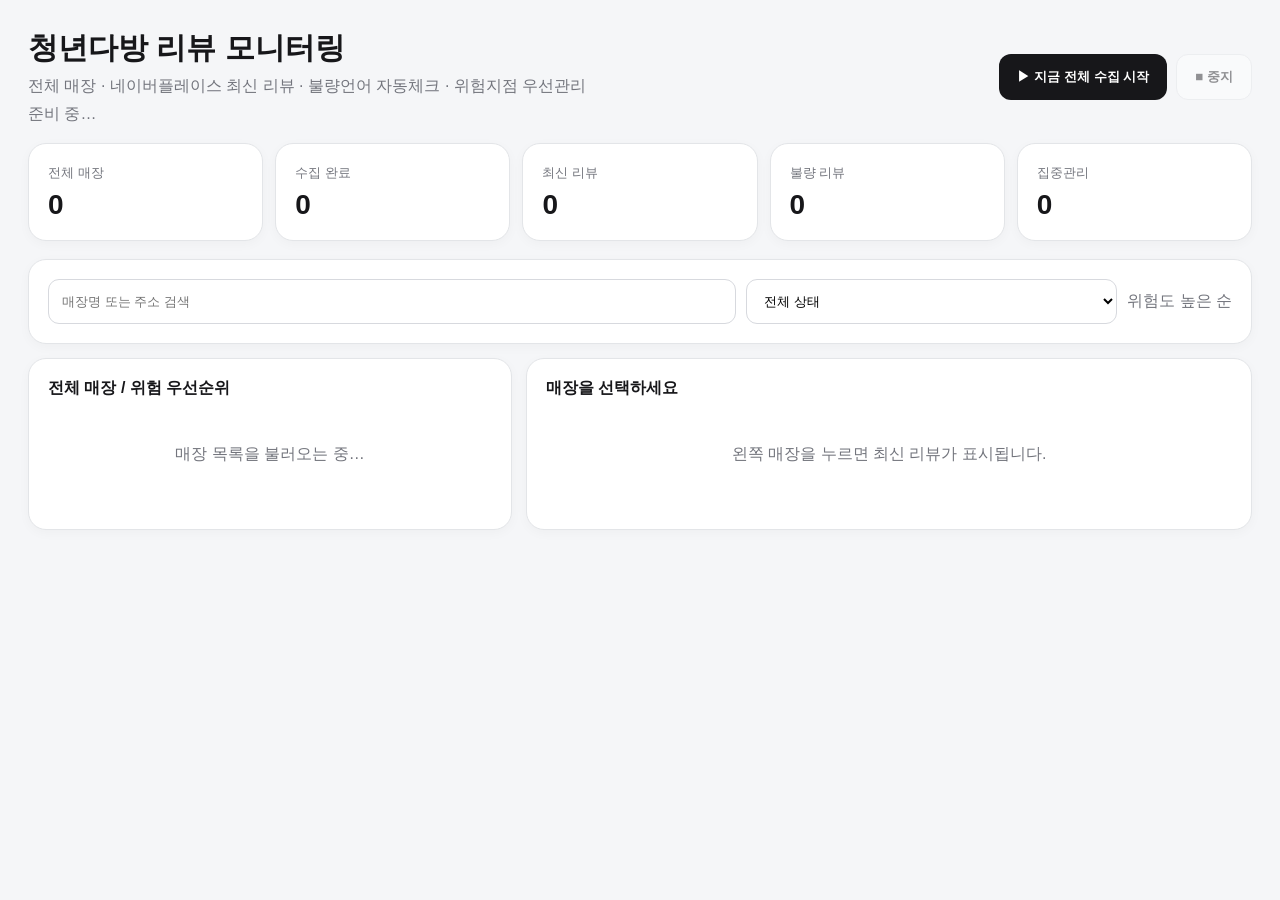
==== site/index.html @ ca62b362 "feat: connect dashboard to live review engine with one-click collection" ====
<!doctype html><html lang="ko"><head><meta charset="utf-8"><meta name="viewport" content="width=device-width,initial-scale=1"><title>청년다방 리뷰 모니터링</title><style>:root{--bg:#f5f6f8;--card:#fff;--line:#e3e5e8;--text:#17171a;--muted:#73757d}*{box-sizing:border-box}body{margin:0;background:var(--bg);color:var(--text);font-family:Pretendard,"Noto Sans KR",Arial,sans-serif}.wrap{max-width:1420px;margin:auto;padding:28px}.head{display:flex;justify-content:space-between;gap:20px;align-items:center}.head h1{margin:0;font-size:30px}.sub,.muted{color:var(--muted)}.sub{margin-top:7px}.actions{display:flex;gap:9px}.btn{border:0;border-radius:12px;padding:13px 18px;font-weight:800;cursor:pointer;background:#17171a;color:#fff}.btn:disabled{opacity:.45;cursor:not-allowed}.secondary{background:#fff;color:#17171a;border:1px solid var(--line)}.progress{display:none;margin:18px 0;background:#fff;border:1px solid var(--line);border-radius:16px;padding:16px}.bar{height:9px;background:#eceef1;border-radius:99px;overflow:hidden;margin-top:10px}.bar i{display:block;height:100%;width:0;background:#17171a;transition:.2s}.summary{display:grid;grid-template-columns:repeat(5,1fr);gap:12px;margin:18px 0}.card{background:#fff;border:1px solid var(--line);border-radius:18px;padding:19px;box-shadow:0 3px 12px #00000008}.metric span{font-size:13px;color:var(--muted)}.metric b{display:block;font-size:28px;margin-top:7px}.toolbar{display:grid;grid-template-columns:1.3fr .7fr auto;gap:10px;margin-bottom:14px}.toolbar input,.toolbar select{padding:13px;border:1px solid #d7d9de;border-radius:11px;background:#fff}.layout{display:grid;grid-template-columns:1fr 1.5fr;gap:14px}.stores{max-height:720px;overflow:auto}.store{padding:14px 4px;border-bottom:1px solid #eee;cursor:pointer}.store:hover{background:#fafafa}.top{display:flex;justify-content:space-between;gap:8px}.pill{font-size:11px;font-weight:800;padding:5px 8px;border-radius:999px}.critical{background:#fee2e2;color:#b91c1c}.warning{background:#fef3c7;color:#92400e}.good{background:#dcfce7;color:#166534}.pending{background:#e5e7eb;color:#4b5563}.error{color:#b91c1c}.review{padding:15px 0;border-bottom:1px solid #eee;line-height:1.7}.bad{background:#fee2e2;color:#b91c1c;font-weight:800;padding:2px 4px;border-radius:4px}.positive{background:#dcfce7;color:#166534;font-weight:800;padding:2px 4px;border-radius:4px}.empty{text-align:center;color:var(--muted);padding:45px 12px}.notice{margin:14px 0;padding:12px 15px;background:#eff6ff;color:#1e3a8a;border-radius:12px;font-size:13px}@media(max-width:850px){.summary,.layout,.toolbar{grid-template-columns:1fr}.head{align-items:flex-start;flex-direction:column}.wrap{padding:16px}.actions{width:100%}.actions button{flex:1}}</style></head><body><div class="wrap"><div class="head"><div><h1>청년다방 리뷰 모니터링</h1><div class="sub">전체 매장 · 네이버플레이스 최신 리뷰 · 불량언어 자동체크 · 위험지점 우선관리</div><div id="scan" class="muted" style="margin-top:7px">준비 중…</div></div><div class="actions"><button class="btn" id="start">▶ 지금 전체 수집 시작</button><button class="btn secondary" id="stop" disabled>■ 중지</button></div></div><div class="progress" id="progress"><b id="progressText">수집 준비 중</b><div class="bar"><i id="bar"></i></div><div class="muted" id="current" style="margin-top:8px"></div></div><div class="summary"><div class="card metric"><span>전체 매장</span><b id="mStores">0</b></div><div class="card metric"><span>수집 완료</span><b id="mOk">0</b></div><div class="card metric"><span>최신 리뷰</span><b id="mReviews">0</b></div><div class="card metric"><span>불량 리뷰</span><b id="mBad">0</b></div><div class="card metric"><span>집중관리</span><b id="mCritical">0</b></div></div><div class="card toolbar"><input id="search" placeholder="매장명 또는 주소 검색"><select id="filter"><option value="all">전체 상태</option><option value="critical">집중관리</option><option value="warning">주의</option><option value="good">정상</option><option value="pending">미수집</option></select><span class="muted" style="align-self:center">위험도 높은 순</span></div><div class="layout"><div class="card"><b>전체 매장 / 위험 우선순위</b><div id="stores" class="stores"><div class="empty">매장 목록을 불러오는 중…</div></div></div><div class="card"><b id="title">매장을 선택하세요</b><div id="reviews" class="empty">왼쪽 매장을 누르면 최신 리뷰가 표시됩니다.</div></div></div></div><script>const API='https://youngdabang-review-live-heeseung-1664s-projects.vercel.app';const BAD=['불친절','맛없','별로','최악','위생','더럽','머리카락','늦','오래 걸','짜증','불쾌','실망','비싸','재방문 안'];const GOOD=['친절','맛있','추천','깨끗','만족','좋아요','재방문','최고'];let DATA={stores:[]},running=false,selected=null;const $=x=>document.getElementById(x),esc=s=>String(s??'').replace(/[&<>"']/g,m=>({'&':'&amp;','<':'&lt;','>':'&gt;','"':'&quot;',"'":'&#39;'}[m]));function analyze(t){const bad=BAD.filter(w=>t.includes(w));let good=GOOD.filter(w=>t.includes(w));if(t.includes('불친절')||t.includes('친절하지'))good=good.filter(w=>w!=='친절');const score=Math.max(0,bad.length*10-good.length*2);return{bad,good,score,level:score>=20?'critical':score>=10?'warning':'good'}}function stats(s){if(!s.reviews?.length)return{bad:0,max:0,level:'pending'};const a=s.reviews.map(r=>analyze(r.text||'')),max=Math.max(...a.map(x=>x.score));return{bad:a.filter(x=>x.bad.length).length,max,level:max>=20?'critical':max>=10?'warning':'good'}}function badge(l){return`<span class="pill ${l}">${{critical:'집중관리',warning:'주의',good:'정상',pending:'미수집'}[l]}</span>`}function save(){localStorage.setItem('yd-live-data',JSON.stringify(DATA))}function render(){const q=$('search').value.trim(),f=$('filter').value;const idx=DATA.stores.map((s,i)=>({s,i,st:stats(s)})),list=idx.filter(x=>(!q||(x.s.name+x.s.address).includes(q))&&(f==='all'||x.st.level===f)).sort((a,b)=>({critical:4,warning:3,good:2,pending:1}[b.st.level]-({critical:4,warning:3,good:2,pending:1}[a.st.level])||b.st.max-a.st.max);$('mStores').textContent=DATA.stores.length;$('mOk').textContent=idx.filter(x=>x.st.level!=='pending').length;$('mReviews').textContent=DATA.stores.reduce((n,s)=>n+(s.reviews?.length||0),0);$('mBad').textContent=idx.reduce((n,x)=>n+x.st.bad,0);$('mCritical').textContent=idx.filter(x=>x.st.level==='critical').length;$('stores').innerHTML=list.length?list.map(x=>`<div class="store" data-i="${x.i}"><div class="top"><b>${esc(x.s.name)}</b>${badge(x.st.level)}</div><div class="muted">${esc(x.s.address||'')}</div><div class="muted" style="margin-top:5px">리뷰 ${x.s.reviews?.length||0} · 불량 ${x.st.bad}${x.s.error?' · 수집오류':''}</div></div>`).join(''):'<div class="empty">표시할 매장이 없습니다.</div>';document.querySelectorAll('.store').forEach(e=>e.onclick=()=>show(DATA.stores[+e.dataset.i]))}function show(s){selected=s;$('title').textContent=s.name+' · 최신 리뷰';if(!s.reviews?.length){$('reviews').innerHTML=`<div class="empty">${s.error?`<span class="error">${esc(s.error)}</span><br><br>`:''}아직 수집된 리뷰가 없습니다.</div>`;return}$('reviews').innerHTML=s.reviews.map(r=>{const a=analyze(r.text||'');let t=esc(r.text);a.bad.forEach(w=>t=t.replaceAll(esc(w),`<span class="bad">${esc(w)}</span>`));a.good.forEach(w=>t=t.replaceAll(esc(w),`<span class="positive">${esc(w)}</span>`));return`<div class="review">${badge(a.level)} ${r.rating?`<b>★ ${r.rating}</b>`:''}<div style="margin-top:8px">${t}</div><div class="muted">불량 ${esc(a.bad.join(', ')||'-')} · 좋은 ${esc(a.good.join(', ')||'-')} · ${esc(r.created_at||'')}</div></div>`}).join('')}async function loadStores(){const cached=localStorage.getItem('yd-live-data');if(cached){try{DATA=JSON.parse(cached);render()}catch{}}if(DATA.stores.length)return;try{$('scan').textContent='공식 매장 목록 불러오는 중…';const r=await fetch(API+'/api/stores');const d=await r.json();if(!r.ok||!d.ok)throw Error(d.error||'매장목록 실패');DATA={stores:d.stores};save();render();$('scan').textContent=`매장 ${DATA.stores.length}개 준비 · 지금 전체 수집을 누르세요`;}catch(e){$('scan').innerHTML=`<span class="error">실행 엔진 연결 실패 · ${esc(e.message)}</span>`}}async function start(){if(running||!DATA.stores.length)return;running=true;$('start').disabled=true;$('stop').disabled=false;$('progress').style.display='block';let done=0,ok=0,fail=0;for(let i=0;i<DATA.stores.length&&running;i++){const s=DATA.stores[i];$('current').textContent=`현재: ${s.name}`;$('progressText').textContent=`${i+1} / ${DATA.stores.length} 매장 검사 중 · 성공 ${ok} · 실패 ${fail}`;$('bar').style.width=(i/DATA.stores.length*100)+'%';try{const r=await fetch(API+'/api/check',{method:'POST',headers:{'Content-Type':'application/json'},body:JSON.stringify({name:s.name,address:s.address})});const d=await r.json();if(!r.ok||!d.ok)throw Error(d.error||'수집 실패');s.reviews=d.reviews||[];s.place_id=d.place_id;s.error=null;s.checked_at=new Date().toISOString();ok++}catch(e){s.error=e.message;fail++}done++;save();render();if(selected===s)show(s)}running=false;$('bar').style.width='100%';$('progressText').textContent=`수집 완료 · ${done}개 검사 · 성공 ${ok} · 실패 ${fail}`;$('current').textContent='완료 시각 '+new Date().toLocaleString('ko-KR');$('scan').textContent=`최근 직접 검사 ${new Date().toLocaleString('ko-KR')} · 성공 ${ok} · 실패 ${fail}`;$('start').disabled=false;$('stop').disabled=true}function stop(){running=false;$('current').textContent='사용자가 수집을 중지했습니다.'}$('start').onclick=start;$('stop').onclick=stop;$('search').oninput=render;$('filter').onchange=render;loadStores();</script></body></html>
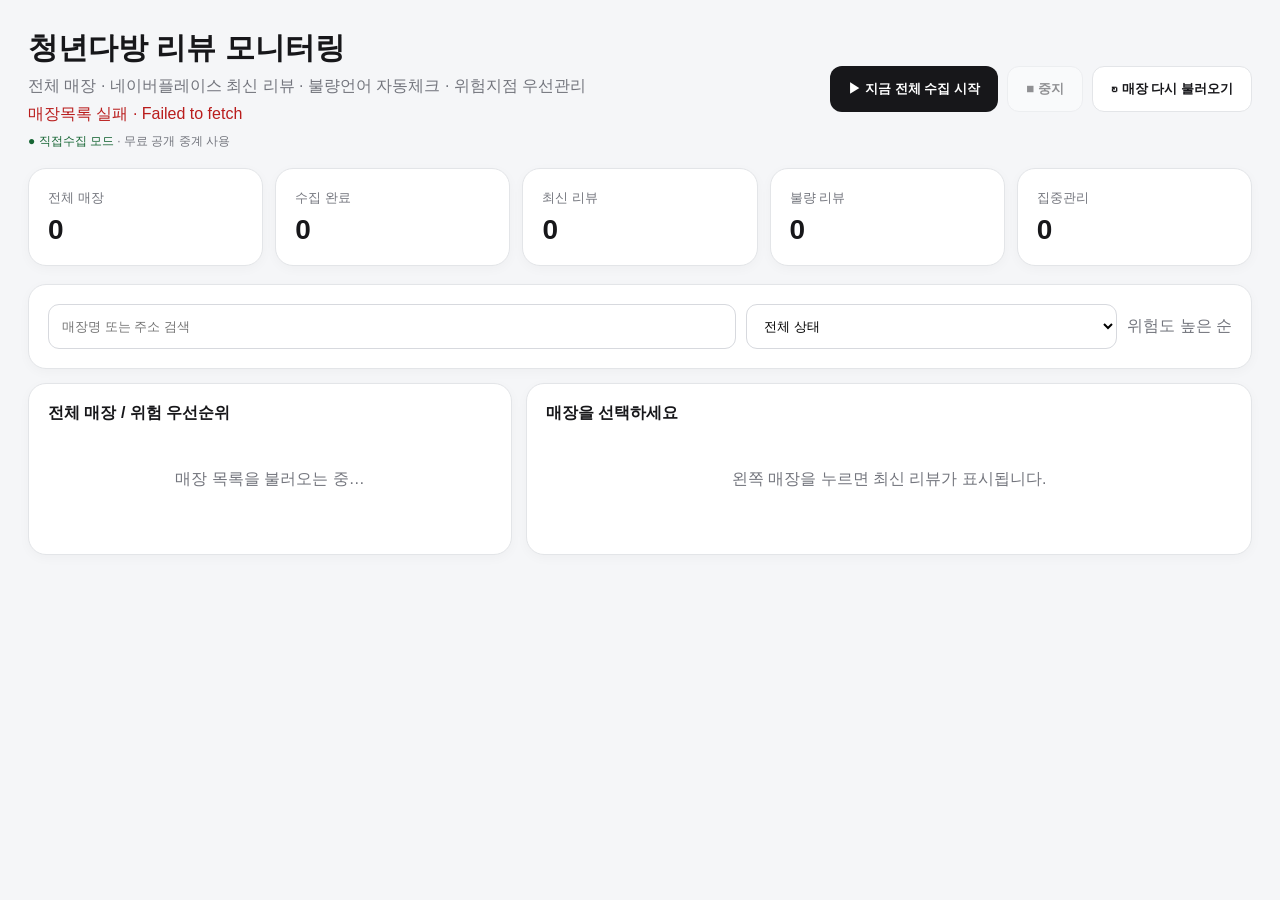
==== commit 26cc9f17: "feat: add resilient one-click live crawler fallback" ====
--- a/site/index.html
+++ b/site/index.html
@@ -1 +1,18 @@
-<!doctype html><html lang="ko"><head><meta charset="utf-8"><meta name="viewport" content="width=device-width,initial-scale=1"><title>청년다방 리뷰 모니터링</title><style>:root{--bg:#f5f6f8;--card:#fff;--line:#e3e5e8;--text:#17171a;--muted:#73757d}*{box-sizing:border-box}body{margin:0;background:var(--bg);color:var(--text);font-family:Pretendard,"Noto Sans KR",Arial,sans-serif}.wrap{max-width:1420px;margin:auto;padding:28px}.head{display:flex;justify-content:space-between;gap:20px;align-items:center}.head h1{margin:0;font-size:30px}.sub,.muted{color:var(--muted)}.sub{margin-top:7px}.actions{display:flex;gap:9px}.btn{border:0;border-radius:12px;padding:13px 18px;font-weight:800;cursor:pointer;background:#17171a;color:#fff}.btn:disabled{opacity:.45;cursor:not-allowed}.secondary{background:#fff;color:#17171a;border:1px solid var(--line)}.progress{display:none;margin:18px 0;background:#fff;border:1px solid var(--line);border-radius:16px;padding:16px}.bar{height:9px;background:#eceef1;border-radius:99px;overflow:hidden;margin-top:10px}.bar i{display:block;height:100%;width:0;background:#17171a;transition:.2s}.summary{display:grid;grid-template-columns:repeat(5,1fr);gap:12px;margin:18px 0}.card{background:#fff;border:1px solid var(--line);border-radius:18px;padding:19px;box-shadow:0 3px 12px #00000008}.metric span{font-size:13px;color:var(--muted)}.metric b{display:block;font-size:28px;margin-top:7px}.toolbar{display:grid;grid-template-columns:1.3fr .7fr auto;gap:10px;margin-bottom:14px}.toolbar input,.toolbar select{padding:13px;border:1px solid #d7d9de;border-radius:11px;background:#fff}.layout{display:grid;grid-template-columns:1fr 1.5fr;gap:14px}.stores{max-height:720px;overflow:auto}.store{padding:14px 4px;border-bottom:1px solid #eee;cursor:pointer}.store:hover{background:#fafafa}.top{display:flex;justify-content:space-between;gap:8px}.pill{font-size:11px;font-weight:800;padding:5px 8px;border-radius:999px}.critical{background:#fee2e2;color:#b91c1c}.warning{background:#fef3c7;color:#92400e}.good{background:#dcfce7;color:#166534}.pending{background:#e5e7eb;color:#4b5563}.error{color:#b91c1c}.review{padding:15px 0;border-bottom:1px solid #eee;line-height:1.7}.bad{background:#fee2e2;color:#b91c1c;font-weight:800;padding:2px 4px;border-radius:4px}.positive{background:#dcfce7;color:#166534;font-weight:800;padding:2px 4px;border-radius:4px}.empty{text-align:center;color:var(--muted);padding:45px 12px}.notice{margin:14px 0;padding:12px 15px;background:#eff6ff;color:#1e3a8a;border-radius:12px;font-size:13px}@media(max-width:850px){.summary,.layout,.toolbar{grid-template-columns:1fr}.head{align-items:flex-start;flex-direction:column}.wrap{padding:16px}.actions{width:100%}.actions button{flex:1}}</style></head><body><div class="wrap"><div class="head"><div><h1>청년다방 리뷰 모니터링</h1><div class="sub">전체 매장 · 네이버플레이스 최신 리뷰 · 불량언어 자동체크 · 위험지점 우선관리</div><div id="scan" class="muted" style="margin-top:7px">준비 중…</div></div><div class="actions"><button class="btn" id="start">▶ 지금 전체 수집 시작</button><button class="btn secondary" id="stop" disabled>■ 중지</button></div></div><div class="progress" id="progress"><b id="progressText">수집 준비 중</b><div class="bar"><i id="bar"></i></div><div class="muted" id="current" style="margin-top:8px"></div></div><div class="summary"><div class="card metric"><span>전체 매장</span><b id="mStores">0</b></div><div class="card metric"><span>수집 완료</span><b id="mOk">0</b></div><div class="card metric"><span>최신 리뷰</span><b id="mReviews">0</b></div><div class="card metric"><span>불량 리뷰</span><b id="mBad">0</b></div><div class="card metric"><span>집중관리</span><b id="mCritical">0</b></div></div><div class="card toolbar"><input id="search" placeholder="매장명 또는 주소 검색"><select id="filter"><option value="all">전체 상태</option><option value="critical">집중관리</option><option value="warning">주의</option><option value="good">정상</option><option value="pending">미수집</option></select><span class="muted" style="align-self:center">위험도 높은 순</span></div><div class="layout"><div class="card"><b>전체 매장 / 위험 우선순위</b><div id="stores" class="stores"><div class="empty">매장 목록을 불러오는 중…</div></div></div><div class="card"><b id="title">매장을 선택하세요</b><div id="reviews" class="empty">왼쪽 매장을 누르면 최신 리뷰가 표시됩니다.</div></div></div></div><script>const API='https://youngdabang-review-live-heeseung-1664s-projects.vercel.app';const BAD=['불친절','맛없','별로','최악','위생','더럽','머리카락','늦','오래 걸','짜증','불쾌','실망','비싸','재방문 안'];const GOOD=['친절','맛있','추천','깨끗','만족','좋아요','재방문','최고'];let DATA={stores:[]},running=false,selected=null;const $=x=>document.getElementById(x),esc=s=>String(s??'').replace(/[&<>"']/g,m=>({'&':'&amp;','<':'&lt;','>':'&gt;','"':'&quot;',"'":'&#39;'}[m]));function analyze(t){const bad=BAD.filter(w=>t.includes(w));let good=GOOD.filter(w=>t.includes(w));if(t.includes('불친절')||t.includes('친절하지'))good=good.filter(w=>w!=='친절');const score=Math.max(0,bad.length*10-good.length*2);return{bad,good,score,level:score>=20?'critical':score>=10?'warning':'good'}}function stats(s){if(!s.reviews?.length)return{bad:0,max:0,level:'pending'};const a=s.reviews.map(r=>analyze(r.text||'')),max=Math.max(...a.map(x=>x.score));return{bad:a.filter(x=>x.bad.length).length,max,level:max>=20?'critical':max>=10?'warning':'good'}}function badge(l){return`<span class="pill ${l}">${{critical:'집중관리',warning:'주의',good:'정상',pending:'미수집'}[l]}</span>`}function save(){localStorage.setItem('yd-live-data',JSON.stringify(DATA))}function render(){const q=$('search').value.trim(),f=$('filter').value;const idx=DATA.stores.map((s,i)=>({s,i,st:stats(s)})),list=idx.filter(x=>(!q||(x.s.name+x.s.address).includes(q))&&(f==='all'||x.st.level===f)).sort((a,b)=>({critical:4,warning:3,good:2,pending:1}[b.st.level]-({critical:4,warning:3,good:2,pending:1}[a.st.level])||b.st.max-a.st.max);$('mStores').textContent=DATA.stores.length;$('mOk').textContent=idx.filter(x=>x.st.level!=='pending').length;$('mReviews').textContent=DATA.stores.reduce((n,s)=>n+(s.reviews?.length||0),0);$('mBad').textContent=idx.reduce((n,x)=>n+x.st.bad,0);$('mCritical').textContent=idx.filter(x=>x.st.level==='critical').length;$('stores').innerHTML=list.length?list.map(x=>`<div class="store" data-i="${x.i}"><div class="top"><b>${esc(x.s.name)}</b>${badge(x.st.level)}</div><div class="muted">${esc(x.s.address||'')}</div><div class="muted" style="margin-top:5px">리뷰 ${x.s.reviews?.length||0} · 불량 ${x.st.bad}${x.s.error?' · 수집오류':''}</div></div>`).join(''):'<div class="empty">표시할 매장이 없습니다.</div>';document.querySelectorAll('.store').forEach(e=>e.onclick=()=>show(DATA.stores[+e.dataset.i]))}function show(s){selected=s;$('title').textContent=s.name+' · 최신 리뷰';if(!s.reviews?.length){$('reviews').innerHTML=`<div class="empty">${s.error?`<span class="error">${esc(s.error)}</span><br><br>`:''}아직 수집된 리뷰가 없습니다.</div>`;return}$('reviews').innerHTML=s.reviews.map(r=>{const a=analyze(r.text||'');let t=esc(r.text);a.bad.forEach(w=>t=t.replaceAll(esc(w),`<span class="bad">${esc(w)}</span>`));a.good.forEach(w=>t=t.replaceAll(esc(w),`<span class="positive">${esc(w)}</span>`));return`<div class="review">${badge(a.level)} ${r.rating?`<b>★ ${r.rating}</b>`:''}<div style="margin-top:8px">${t}</div><div class="muted">불량 ${esc(a.bad.join(', ')||'-')} · 좋은 ${esc(a.good.join(', ')||'-')} · ${esc(r.created_at||'')}</div></div>`}).join('')}async function loadStores(){const cached=localStorage.getItem('yd-live-data');if(cached){try{DATA=JSON.parse(cached);render()}catch{}}if(DATA.stores.length)return;try{$('scan').textContent='공식 매장 목록 불러오는 중…';const r=await fetch(API+'/api/stores');const d=await r.json();if(!r.ok||!d.ok)throw Error(d.error||'매장목록 실패');DATA={stores:d.stores};save();render();$('scan').textContent=`매장 ${DATA.stores.length}개 준비 · 지금 전체 수집을 누르세요`;}catch(e){$('scan').innerHTML=`<span class="error">실행 엔진 연결 실패 · ${esc(e.message)}</span>`}}async function start(){if(running||!DATA.stores.length)return;running=true;$('start').disabled=true;$('stop').disabled=false;$('progress').style.display='block';let done=0,ok=0,fail=0;for(let i=0;i<DATA.stores.length&&running;i++){const s=DATA.stores[i];$('current').textContent=`현재: ${s.name}`;$('progressText').textContent=`${i+1} / ${DATA.stores.length} 매장 검사 중 · 성공 ${ok} · 실패 ${fail}`;$('bar').style.width=(i/DATA.stores.length*100)+'%';try{const r=await fetch(API+'/api/check',{method:'POST',headers:{'Content-Type':'application/json'},body:JSON.stringify({name:s.name,address:s.address})});const d=await r.json();if(!r.ok||!d.ok)throw Error(d.error||'수집 실패');s.reviews=d.reviews||[];s.place_id=d.place_id;s.error=null;s.checked_at=new Date().toISOString();ok++}catch(e){s.error=e.message;fail++}done++;save();render();if(selected===s)show(s)}running=false;$('bar').style.width='100%';$('progressText').textContent=`수집 완료 · ${done}개 검사 · 성공 ${ok} · 실패 ${fail}`;$('current').textContent='완료 시각 '+new Date().toLocaleString('ko-KR');$('scan').textContent=`최근 직접 검사 ${new Date().toLocaleString('ko-KR')} · 성공 ${ok} · 실패 ${fail}`;$('start').disabled=false;$('stop').disabled=true}function stop(){running=false;$('current').textContent='사용자가 수집을 중지했습니다.'}$('start').onclick=start;$('stop').onclick=stop;$('search').oninput=render;$('filter').onchange=render;loadStores();</script></body></html>+<!doctype html><html lang="ko"><head><meta charset="utf-8"><meta name="viewport" content="width=device-width,initial-scale=1"><title>청년다방 리뷰 모니터링</title><style>:root{--bg:#f5f6f8;--card:#fff;--line:#e3e5e8;--text:#17171a;--muted:#73757d}*{box-sizing:border-box}body{margin:0;background:var(--bg);color:var(--text);font-family:Pretendard,"Noto Sans KR",Arial,sans-serif}.wrap{max-width:1420px;margin:auto;padding:28px}.head{display:flex;justify-content:space-between;gap:20px;align-items:center}.head h1{margin:0;font-size:30px}.sub,.muted{color:var(--muted)}.sub{margin-top:7px}.actions{display:flex;gap:9px;flex-wrap:wrap}.btn{border:0;border-radius:12px;padding:13px 18px;font-weight:800;cursor:pointer;background:#17171a;color:#fff}.btn:disabled{opacity:.45;cursor:not-allowed}.secondary{background:#fff;color:#17171a;border:1px solid var(--line)}.progress{display:none;margin:18px 0;background:#fff;border:1px solid var(--line);border-radius:16px;padding:16px}.bar{height:9px;background:#eceef1;border-radius:99px;overflow:hidden;margin-top:10px}.bar i{display:block;height:100%;width:0;background:#17171a;transition:.2s}.summary{display:grid;grid-template-columns:repeat(5,1fr);gap:12px;margin:18px 0}.card{background:#fff;border:1px solid var(--line);border-radius:18px;padding:19px;box-shadow:0 3px 12px #00000008}.metric span{font-size:13px;color:var(--muted)}.metric b{display:block;font-size:28px;margin-top:7px}.toolbar{display:grid;grid-template-columns:1.3fr .7fr auto;gap:10px;margin-bottom:14px}.toolbar input,.toolbar select{padding:13px;border:1px solid #d7d9de;border-radius:11px;background:#fff}.layout{display:grid;grid-template-columns:1fr 1.5fr;gap:14px}.stores{max-height:720px;overflow:auto}.store{padding:14px 4px;border-bottom:1px solid #eee;cursor:pointer}.store:hover{background:#fafafa}.top{display:flex;justify-content:space-between;gap:8px}.pill{font-size:11px;font-weight:800;padding:5px 8px;border-radius:999px}.critical{background:#fee2e2;color:#b91c1c}.warning{background:#fef3c7;color:#92400e}.good{background:#dcfce7;color:#166534}.pending{background:#e5e7eb;color:#4b5563}.error{color:#b91c1c}.review{padding:15px 0;border-bottom:1px solid #eee;line-height:1.7}.bad{background:#fee2e2;color:#b91c1c;font-weight:800;padding:2px 4px;border-radius:4px}.positive{background:#dcfce7;color:#166534;font-weight:800;padding:2px 4px;border-radius:4px}.empty{text-align:center;color:var(--muted);padding:45px 12px}.engine{margin-top:8px;font-size:12px}.okdot{color:#166534}.baddot{color:#b91c1c}@media(max-width:850px){.summary,.layout,.toolbar{grid-template-columns:1fr}.head{align-items:flex-start;flex-direction:column}.wrap{padding:16px}.actions{width:100%}.actions button{flex:1}}</style></head><body><div class="wrap"><div class="head"><div><h1>청년다방 리뷰 모니터링</h1><div class="sub">전체 매장 · 네이버플레이스 최신 리뷰 · 불량언어 자동체크 · 위험지점 우선관리</div><div id="scan" class="muted" style="margin-top:7px">실행엔진 확인 중…</div><div id="engine" class="engine muted"></div></div><div class="actions"><button class="btn" id="start">▶ 지금 전체 수집 시작</button><button class="btn secondary" id="stop" disabled>■ 중지</button><button class="btn secondary" id="reload">↻ 매장 다시 불러오기</button></div></div><div class="progress" id="progress"><b id="progressText">수집 준비 중</b><div class="bar"><i id="bar"></i></div><div class="muted" id="current" style="margin-top:8px"></div></div><div class="summary"><div class="card metric"><span>전체 매장</span><b id="mStores">0</b></div><div class="card metric"><span>수집 완료</span><b id="mOk">0</b></div><div class="card metric"><span>최신 리뷰</span><b id="mReviews">0</b></div><div class="card metric"><span>불량 리뷰</span><b id="mBad">0</b></div><div class="card metric"><span>집중관리</span><b id="mCritical">0</b></div></div><div class="card toolbar"><input id="search" placeholder="매장명 또는 주소 검색"><select id="filter"><option value="all">전체 상태</option><option value="critical">집중관리</option><option value="warning">주의</option><option value="good">정상</option><option value="pending">미수집</option></select><span class="muted" style="align-self:center">위험도 높은 순</span></div><div class="layout"><div class="card"><b>전체 매장 / 위험 우선순위</b><div id="stores" class="stores"><div class="empty">매장 목록을 불러오는 중…</div></div></div><div class="card"><b id="title">매장을 선택하세요</b><div id="reviews" class="empty">왼쪽 매장을 누르면 최신 리뷰가 표시됩니다.</div></div></div></div><script>
+const API='https://youngdabang-review-live-heeseung-1664s-projects.vercel.app';const PROXY='https://api.allorigins.win';const BAD=['불친절','맛없','별로','최악','위생','더럽','머리카락','늦','오래 걸','짜증','불쾌','실망','비싸','재방문 안'];const GOOD=['친절','맛있','추천','깨끗','만족','좋아요','재방문','최고'];let DATA={stores:[]},running=false,selected=null,engineMode='checking';const $=x=>document.getElementById(x),esc=s=>String(s??'').replace(/[&<>"']/g,m=>({'&':'&amp;','<':'&lt;','>':'&gt;','"':'&quot;',"'":'&#39;'}[m]));const sleep=ms=>new Promise(r=>setTimeout(r,ms));
+function analyze(t){const bad=BAD.filter(w=>t.includes(w));let good=GOOD.filter(w=>t.includes(w));if(t.includes('불친절')||t.includes('친절하지'))good=good.filter(w=>w!=='친절');const score=Math.max(0,bad.length*10-good.length*2);return{bad,good,score,level:score>=20?'critical':score>=10?'warning':'good'}}function stats(s){if(!s.reviews?.length)return{bad:0,max:0,level:'pending'};const a=s.reviews.map(r=>analyze(r.text||'')),max=Math.max(...a.map(x=>x.score));return{bad:a.filter(x=>x.bad.length).length,max,level:max>=20?'critical':max>=10?'warning':'good'}}function badge(l){return`<span class="pill ${l}">${{critical:'집중관리',warning:'주의',good:'정상',pending:'미수집'}[l]}</span>`}function save(){localStorage.setItem('yd-live-data',JSON.stringify(DATA))}
+function render(){const q=$('search').value.trim(),f=$('filter').value;const idx=DATA.stores.map((s,i)=>({s,i,st:stats(s)})),rank={critical:4,warning:3,good:2,pending:1},list=idx.filter(x=>(!q||(x.s.name+x.s.address).includes(q))&&(f==='all'||x.st.level===f)).sort((a,b)=>rank[b.st.level]-rank[a.st.level]||b.st.max-a.st.max||a.s.name.localeCompare(b.s.name));$('mStores').textContent=DATA.stores.length;$('mOk').textContent=idx.filter(x=>x.st.level!=='pending').length;$('mReviews').textContent=DATA.stores.reduce((n,s)=>n+(s.reviews?.length||0),0);$('mBad').textContent=idx.reduce((n,x)=>n+x.st.bad,0);$('mCritical').textContent=idx.filter(x=>x.st.level==='critical').length;$('stores').innerHTML=list.length?list.map(x=>`<div class="store" data-i="${x.i}"><div class="top"><b>${esc(x.s.name)}</b>${badge(x.st.level)}</div><div class="muted">${esc(x.s.address||'')}</div><div class="muted" style="margin-top:5px">리뷰 ${x.s.reviews?.length||0} · 불량 ${x.st.bad}${x.s.error?' · 수집오류':''}</div></div>`).join(''):'<div class="empty">표시할 매장이 없습니다.</div>';document.querySelectorAll('.store').forEach(e=>e.onclick=()=>show(DATA.stores[+e.dataset.i]))}
+function show(s){selected=s;$('title').textContent=s.name+' · 최신 리뷰';if(!s.reviews?.length){$('reviews').innerHTML=`<div class="empty">${s.error?`<span class="error">${esc(s.error)}</span><br><br>`:''}아직 수집된 리뷰가 없습니다.</div>`;return}$('reviews').innerHTML=s.reviews.map(r=>{const a=analyze(r.text||'');let t=esc(r.text);[...a.bad].sort((a,b)=>b.length-a.length).forEach(w=>t=t.replaceAll(esc(w),`<span class="bad">${esc(w)}</span>`));[...a.good].sort((a,b)=>b.length-a.length).forEach(w=>t=t.replaceAll(esc(w),`<span class="positive">${esc(w)}</span>`));return`<div class="review">${badge(a.level)} ${r.rating?`<b>★ ${r.rating}</b>`:''}<div style="margin-top:8px">${t}</div><div class="muted">불량 ${esc(a.bad.join(', ')||'-')} · 좋은 ${esc(a.good.join(', ')||'-')} · ${esc(r.created_at||'')}</div></div>`}).join('')}
+async function proxyText(url){const r=await fetch(PROXY+'/get?url='+encodeURIComponent(url),{cache:'no-store'});if(!r.ok)throw Error('중계 HTTP '+r.status);const d=await r.json();if(!d.contents)throw Error('중계 응답 없음');return d.contents}
+function parseStoresHtml(html){const doc=new DOMParser().parseFromString(html,'text/html');const lines=(doc.body.innerText||doc.body.textContent||'').split(/\n+/).map(x=>x.replace(/\s+/g,' ').trim()).filter(Boolean);const phone=/^(?:0\d{1,2})[)\-]?\s*\d{3,4}-\d{4}$/;const regions=/^(서울|부산|대구|인천|광주|대전|울산|세종|경기|강원|충북|충남|전북|전남|경북|경남|제주)/;const out=[];for(let i=2;i<lines.length;i++){if(!phone.test(lines[i]))continue;let address=lines[i-1],name=lines[i-2];if(!regions.test(address))continue;if(/^\d+$/.test(name)||name.length>50)continue;out.push({name,address})}return out}
+async function fallbackStores(){let out=[],seen=new Set(),empty=0;for(let p=1;p<=35;p++){const html=await proxyText(`https://www.youngdabang.com/board/index.php?board=map_01&page=${p}&sca=all&type=list`);const rows=parseStoresHtml(html);let n=0;for(const s of rows){const k=s.name+'|'+s.address;if(!seen.has(k)){seen.add(k);out.push(s);n++}}if(p>2&&n===0){empty++;if(empty>=2)break}else empty=0;$('scan').textContent=`공식 매장목록 불러오는 중 · ${out.length}개`;await sleep(100)}if(!out.length)throw Error('공식 매장목록을 읽지 못했습니다');return out}
+function extractPlace(html){let m=html.match(/m\.place\.naver\.com\/(restaurant|place|cafe)\/([0-9]{5,})/i)||html.match(/(?:pcmap\.)?place\.naver\.com\/(restaurant|place|cafe)\/([0-9]{5,})/i);if(m)return{type:m[1].toLowerCase(),id:m[2]};m=html.match(/map\.naver\.com\/(?:p\/)?entry\/place\/([0-9]{5,})/i)||html.match(/(?:placeId|entryId)[=\"':]+([0-9]{5,})/i);return m?{type:'restaurant',id:m[1]}:null}
+function balancedJson(text,marker){const idx=text.indexOf(marker);if(idx<0)return null;let start=text.indexOf('{',idx),depth=0,str=false,escp=false;for(let i=start;i>=0&&i<text.length;i++){const c=text[i];if(str){if(escp)escp=false;else if(c==='\\')escp=true;else if(c==='"')str=false;continue}if(c==='"'){str=true;continue}if(c==='{')depth++;if(c==='}'){depth--;if(depth===0){try{return JSON.parse(text.slice(start,i+1))}catch{return null}}}}return null}
+function walkReviews(obj,path='root',out=[]){if(Array.isArray(obj)){obj.forEach((x,i)=>walkReviews(x,path+'['+i+']',out));return out}if(!obj||typeof obj!=='object')return out;const hint=(path+' '+Object.keys(obj).join(' ')).toLowerCase();const text=['body','reviewBody','content','comment','reviewText'].map(k=>obj[k]).find(v=>typeof v==='string'&&v.trim().length>1);if(text&&hint.includes('review')&&('id'in obj||'reviewId'in obj||'created'in obj||'createdAt'in obj||'rating'in obj)){out.push({id:String(obj.reviewId||obj.id||Math.random()),text:text.replace(/\s+/g,' ').trim(),created_at:obj.createdAt||obj.created||obj.visitDate||null,rating:obj.rating||obj.starRating||null})}Object.entries(obj).forEach(([k,v])=>walkReviews(v,path+'.'+k,out));return out}
+async function fallbackCheck(s){const search=await proxyText('https://search.naver.com/search.naver?query='+encodeURIComponent('청년다방 '+s.name+' '+s.address));const p=extractPlace(search);if(!p)throw Error('네이버 플레이스를 찾지 못했습니다');for(const type of [...new Set([p.type,'restaurant','place'])]){const url=`https://m.place.naver.com/${type}/${p.id}/review/visitor?reviewSort=recent`;try{const html=await proxyText(url);const state=balancedJson(html,'window.__APOLLO_STATE__')||balancedJson(html,'__APOLLO_STATE__');if(state){const reviews=walkReviews(state).filter((x,i,a)=>a.findIndex(y=>y.id===x.id)===i).slice(0,20);if(reviews.length)return{ok:true,place_id:p.id,review_url:url,reviews}}}catch{}}throw Error('플레이스는 찾았지만 공개 리뷰 본문을 읽지 못했습니다')}
+async function engineCheck(){try{const c=new AbortController();setTimeout(()=>c.abort(),5000);const r=await fetch(API+'/api/ping',{signal:c.signal,cache:'no-store'});const d=await r.json();if(r.ok&&d.ok){engineMode='vercel';$('engine').innerHTML='<span class="okdot">● 실행엔진 연결됨</span> · Vercel';return true}}catch{}engineMode='proxy';$('engine').innerHTML='<span class="okdot">● 직접수집 모드</span> · 무료 공개 중계 사용';return false}
+async function loadStores(force=false){if(force){DATA={stores:[]};localStorage.removeItem('yd-live-data')}if(!force){const cached=localStorage.getItem('yd-live-data');if(cached){try{DATA=JSON.parse(cached);if(DATA.stores?.length){render();$('scan').textContent=`저장된 매장 ${DATA.stores.length}개 준비`;return}}catch{}}}try{$('scan').textContent='공식 매장 목록 불러오는 중…';let stores=[];if(engineMode==='vercel'){try{const r=await fetch(API+'/api/stores',{cache:'no-store'});const d=await r.json();if(!r.ok||!d.ok)throw Error(d.error||'매장목록 실패');stores=d.stores||[]}catch{engineMode='proxy';$('engine').innerHTML='<span class="okdot">● 직접수집 모드</span> · 실행엔진 자동 폴백'}}if(!stores.length)stores=await fallbackStores();DATA={stores};save();render();$('scan').textContent=`매장 ${DATA.stores.length}개 준비 · 지금 전체 수집 시작을 누르세요`;}catch(e){$('scan').innerHTML=`<span class="error">매장목록 실패 · ${esc(e.message)}</span>`}}
+async function checkStore(s){if(engineMode==='vercel'){try{const r=await fetch(API+'/api/check',{method:'POST',headers:{'Content-Type':'application/json'},body:JSON.stringify({name:s.name,address:s.address})});const d=await r.json();if(!r.ok||!d.ok)throw Error(d.error||'수집 실패');return d}catch{engineMode='proxy';$('engine').innerHTML='<span class="okdot">● 직접수집 모드</span> · 실행엔진 자동 폴백'}}return fallbackCheck(s)}
+async function start(){if(running)return;if(!DATA.stores.length)await loadStores(true);if(!DATA.stores.length)return;running=true;$('start').disabled=true;$('stop').disabled=false;$('progress').style.display='block';let done=0,ok=0,fail=0;for(let i=0;i<DATA.stores.length&&running;i++){const s=DATA.stores[i];$('current').textContent=`현재: ${s.name}`;$('progressText').textContent=`${i+1} / ${DATA.stores.length} 매장 검사 중 · 성공 ${ok} · 실패 ${fail}`;$('bar').style.width=(i/DATA.stores.length*100)+'%';try{const d=await checkStore(s);s.reviews=d.reviews||[];s.place_id=d.place_id;s.review_url=d.review_url;s.error=null;s.checked_at=new Date().toISOString();ok++}catch(e){s.error=e.message;fail++}done++;save();render();if(selected===s)show(s);await sleep(180)}running=false;$('bar').style.width='100%';$('progressText').textContent=`수집 종료 · ${done}개 검사 · 성공 ${ok} · 실패 ${fail}`;$('current').textContent='완료 시각 '+new Date().toLocaleString('ko-KR');$('scan').textContent=`최근 직접 검사 ${new Date().toLocaleString('ko-KR')} · 성공 ${ok} · 실패 ${fail}`;$('start').disabled=false;$('stop').disabled=true}
+function stop(){running=false;$('current').textContent='사용자가 수집을 중지했습니다.'}$('start').onclick=start;$('stop').onclick=stop;$('reload').onclick=()=>loadStores(true);$('search').oninput=render;$('filter').onchange=render;(async()=>{await engineCheck();await loadStores(false)})();
+</script></body></html>
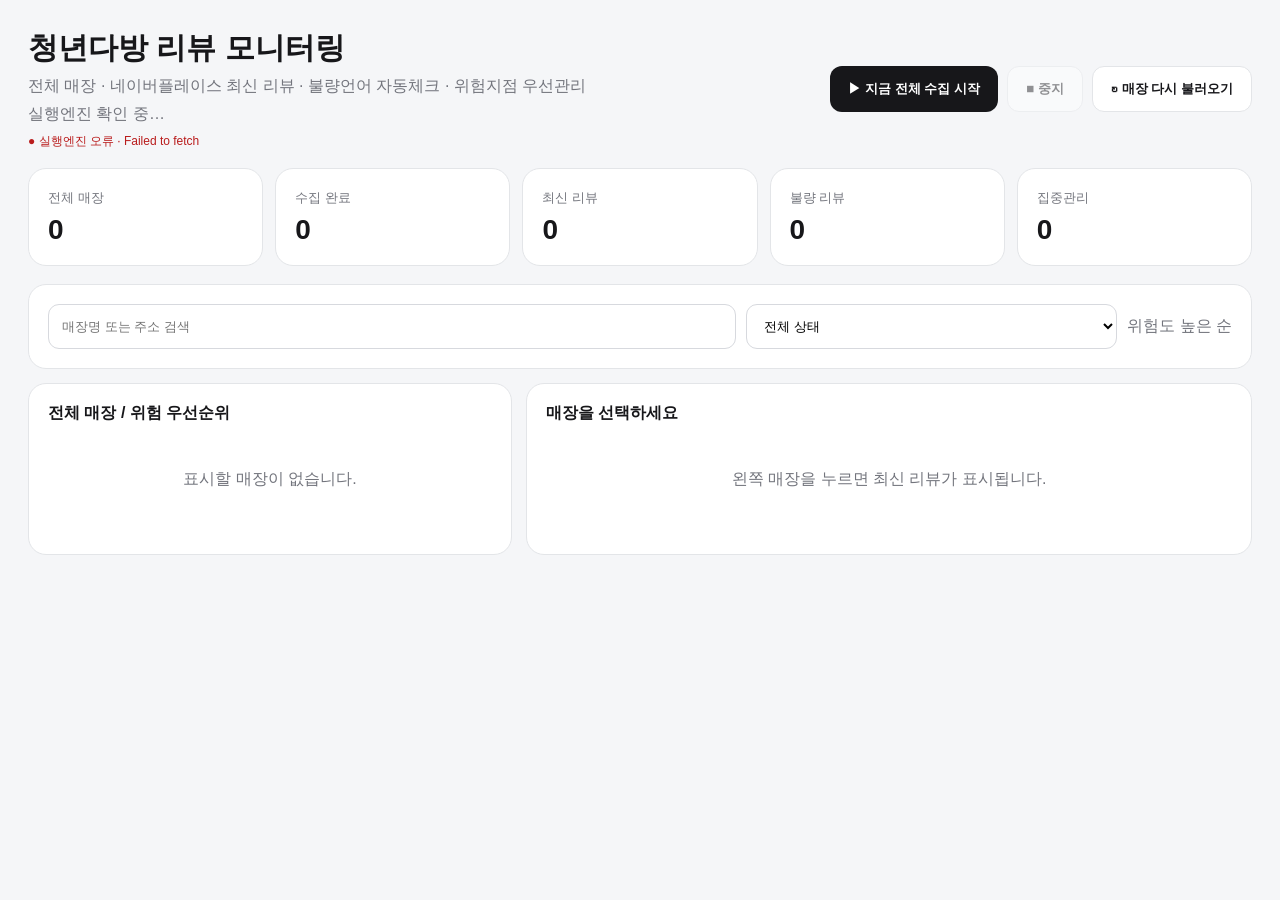
==== commit 2ced0820: "fix: connect dashboard to verified Vercel production engine" ====
--- a/site/index.html
+++ b/site/index.html
@@ -1,18 +1,11 @@
-<!doctype html><html lang="ko"><head><meta charset="utf-8"><meta name="viewport" content="width=device-width,initial-scale=1"><title>청년다방 리뷰 모니터링</title><style>:root{--bg:#f5f6f8;--card:#fff;--line:#e3e5e8;--text:#17171a;--muted:#73757d}*{box-sizing:border-box}body{margin:0;background:var(--bg);color:var(--text);font-family:Pretendard,"Noto Sans KR",Arial,sans-serif}.wrap{max-width:1420px;margin:auto;padding:28px}.head{display:flex;justify-content:space-between;gap:20px;align-items:center}.head h1{margin:0;font-size:30px}.sub,.muted{color:var(--muted)}.sub{margin-top:7px}.actions{display:flex;gap:9px;flex-wrap:wrap}.btn{border:0;border-radius:12px;padding:13px 18px;font-weight:800;cursor:pointer;background:#17171a;color:#fff}.btn:disabled{opacity:.45;cursor:not-allowed}.secondary{background:#fff;color:#17171a;border:1px solid var(--line)}.progress{display:none;margin:18px 0;background:#fff;border:1px solid var(--line);border-radius:16px;padding:16px}.bar{height:9px;background:#eceef1;border-radius:99px;overflow:hidden;margin-top:10px}.bar i{display:block;height:100%;width:0;background:#17171a;transition:.2s}.summary{display:grid;grid-template-columns:repeat(5,1fr);gap:12px;margin:18px 0}.card{background:#fff;border:1px solid var(--line);border-radius:18px;padding:19px;box-shadow:0 3px 12px #00000008}.metric span{font-size:13px;color:var(--muted)}.metric b{display:block;font-size:28px;margin-top:7px}.toolbar{display:grid;grid-template-columns:1.3fr .7fr auto;gap:10px;margin-bottom:14px}.toolbar input,.toolbar select{padding:13px;border:1px solid #d7d9de;border-radius:11px;background:#fff}.layout{display:grid;grid-template-columns:1fr 1.5fr;gap:14px}.stores{max-height:720px;overflow:auto}.store{padding:14px 4px;border-bottom:1px solid #eee;cursor:pointer}.store:hover{background:#fafafa}.top{display:flex;justify-content:space-between;gap:8px}.pill{font-size:11px;font-weight:800;padding:5px 8px;border-radius:999px}.critical{background:#fee2e2;color:#b91c1c}.warning{background:#fef3c7;color:#92400e}.good{background:#dcfce7;color:#166534}.pending{background:#e5e7eb;color:#4b5563}.error{color:#b91c1c}.review{padding:15px 0;border-bottom:1px solid #eee;line-height:1.7}.bad{background:#fee2e2;color:#b91c1c;font-weight:800;padding:2px 4px;border-radius:4px}.positive{background:#dcfce7;color:#166534;font-weight:800;padding:2px 4px;border-radius:4px}.empty{text-align:center;color:var(--muted);padding:45px 12px}.engine{margin-top:8px;font-size:12px}.okdot{color:#166534}.baddot{color:#b91c1c}@media(max-width:850px){.summary,.layout,.toolbar{grid-template-columns:1fr}.head{align-items:flex-start;flex-direction:column}.wrap{padding:16px}.actions{width:100%}.actions button{flex:1}}</style></head><body><div class="wrap"><div class="head"><div><h1>청년다방 리뷰 모니터링</h1><div class="sub">전체 매장 · 네이버플레이스 최신 리뷰 · 불량언어 자동체크 · 위험지점 우선관리</div><div id="scan" class="muted" style="margin-top:7px">실행엔진 확인 중…</div><div id="engine" class="engine muted"></div></div><div class="actions"><button class="btn" id="start">▶ 지금 전체 수집 시작</button><button class="btn secondary" id="stop" disabled>■ 중지</button><button class="btn secondary" id="reload">↻ 매장 다시 불러오기</button></div></div><div class="progress" id="progress"><b id="progressText">수집 준비 중</b><div class="bar"><i id="bar"></i></div><div class="muted" id="current" style="margin-top:8px"></div></div><div class="summary"><div class="card metric"><span>전체 매장</span><b id="mStores">0</b></div><div class="card metric"><span>수집 완료</span><b id="mOk">0</b></div><div class="card metric"><span>최신 리뷰</span><b id="mReviews">0</b></div><div class="card metric"><span>불량 리뷰</span><b id="mBad">0</b></div><div class="card metric"><span>집중관리</span><b id="mCritical">0</b></div></div><div class="card toolbar"><input id="search" placeholder="매장명 또는 주소 검색"><select id="filter"><option value="all">전체 상태</option><option value="critical">집중관리</option><option value="warning">주의</option><option value="good">정상</option><option value="pending">미수집</option></select><span class="muted" style="align-self:center">위험도 높은 순</span></div><div class="layout"><div class="card"><b>전체 매장 / 위험 우선순위</b><div id="stores" class="stores"><div class="empty">매장 목록을 불러오는 중…</div></div></div><div class="card"><b id="title">매장을 선택하세요</b><div id="reviews" class="empty">왼쪽 매장을 누르면 최신 리뷰가 표시됩니다.</div></div></div></div><script>
-const API='https://youngdabang-review-live-heeseung-1664s-projects.vercel.app';const PROXY='https://api.allorigins.win';const BAD=['불친절','맛없','별로','최악','위생','더럽','머리카락','늦','오래 걸','짜증','불쾌','실망','비싸','재방문 안'];const GOOD=['친절','맛있','추천','깨끗','만족','좋아요','재방문','최고'];let DATA={stores:[]},running=false,selected=null,engineMode='checking';const $=x=>document.getElementById(x),esc=s=>String(s??'').replace(/[&<>"']/g,m=>({'&':'&amp;','<':'&lt;','>':'&gt;','"':'&quot;',"'":'&#39;'}[m]));const sleep=ms=>new Promise(r=>setTimeout(r,ms));
+<!doctype html><html lang="ko"><head><meta charset="utf-8"><meta name="viewport" content="width=device-width,initial-scale=1"><title>청년다방 리뷰 모니터링</title><style>:root{--bg:#f5f6f8;--card:#fff;--line:#e3e5e8;--text:#17171a;--muted:#73757d}*{box-sizing:border-box}body{margin:0;background:var(--bg);color:var(--text);font-family:Pretendard,"Noto Sans KR",Arial,sans-serif}.wrap{max-width:1420px;margin:auto;padding:28px}.head{display:flex;justify-content:space-between;gap:20px;align-items:center}.head h1{margin:0;font-size:30px}.sub,.muted{color:var(--muted)}.sub{margin-top:7px}.actions{display:flex;gap:9px;flex-wrap:wrap}.btn{border:0;border-radius:12px;padding:13px 18px;font-weight:800;cursor:pointer;background:#17171a;color:#fff}.btn:disabled{opacity:.45}.secondary{background:#fff;color:#17171a;border:1px solid var(--line)}.progress{display:none;margin:18px 0;background:#fff;border:1px solid var(--line);border-radius:16px;padding:16px}.bar{height:9px;background:#eceef1;border-radius:99px;overflow:hidden;margin-top:10px}.bar i{display:block;height:100%;width:0;background:#17171a}.summary{display:grid;grid-template-columns:repeat(5,1fr);gap:12px;margin:18px 0}.card{background:#fff;border:1px solid var(--line);border-radius:18px;padding:19px}.metric span{font-size:13px;color:var(--muted)}.metric b{display:block;font-size:28px;margin-top:7px}.toolbar{display:grid;grid-template-columns:1.3fr .7fr auto;gap:10px;margin-bottom:14px}.toolbar input,.toolbar select{padding:13px;border:1px solid #d7d9de;border-radius:11px;background:#fff}.layout{display:grid;grid-template-columns:1fr 1.5fr;gap:14px}.stores{max-height:720px;overflow:auto}.store{padding:14px 4px;border-bottom:1px solid #eee;cursor:pointer}.top{display:flex;justify-content:space-between;gap:8px}.pill{font-size:11px;font-weight:800;padding:5px 8px;border-radius:999px}.critical{background:#fee2e2;color:#b91c1c}.warning{background:#fef3c7;color:#92400e}.good{background:#dcfce7;color:#166534}.pending{background:#e5e7eb;color:#4b5563}.error{color:#b91c1c}.review{padding:15px 0;border-bottom:1px solid #eee;line-height:1.7}.bad{background:#fee2e2;color:#b91c1c;font-weight:800;padding:2px 4px;border-radius:4px}.positive{background:#dcfce7;color:#166534;font-weight:800;padding:2px 4px;border-radius:4px}.empty{text-align:center;color:var(--muted);padding:45px 12px}.engine{margin-top:8px;font-size:12px}@media(max-width:850px){.summary,.layout,.toolbar{grid-template-columns:1fr}.head{align-items:flex-start;flex-direction:column}.wrap{padding:16px}}</style></head><body><div class="wrap"><div class="head"><div><h1>청년다방 리뷰 모니터링</h1><div class="sub">전체 매장 · 네이버플레이스 최신 리뷰 · 불량언어 자동체크 · 위험지점 우선관리</div><div id="scan" class="muted" style="margin-top:7px">실행엔진 확인 중…</div><div id="engine" class="engine muted"></div></div><div class="actions"><button class="btn" id="start">▶ 지금 전체 수집 시작</button><button class="btn secondary" id="stop" disabled>■ 중지</button><button class="btn secondary" id="reload">↻ 매장 다시 불러오기</button></div></div><div class="progress" id="progress"><b id="progressText">수집 준비 중</b><div class="bar"><i id="bar"></i></div><div class="muted" id="current" style="margin-top:8px"></div></div><div class="summary"><div class="card metric"><span>전체 매장</span><b id="mStores">0</b></div><div class="card metric"><span>수집 완료</span><b id="mOk">0</b></div><div class="card metric"><span>최신 리뷰</span><b id="mReviews">0</b></div><div class="card metric"><span>불량 리뷰</span><b id="mBad">0</b></div><div class="card metric"><span>집중관리</span><b id="mCritical">0</b></div></div><div class="card toolbar"><input id="search" placeholder="매장명 또는 주소 검색"><select id="filter"><option value="all">전체 상태</option><option value="critical">집중관리</option><option value="warning">주의</option><option value="good">정상</option><option value="pending">미수집</option></select><span class="muted" style="align-self:center">위험도 높은 순</span></div><div class="layout"><div class="card"><b>전체 매장 / 위험 우선순위</b><div id="stores" class="stores"><div class="empty">매장 목록을 불러오는 중…</div></div></div><div class="card"><b id="title">매장을 선택하세요</b><div id="reviews" class="empty">왼쪽 매장을 누르면 최신 리뷰가 표시됩니다.</div></div></div></div><script>
+const API='https://youngdabang-review-live.vercel.app';const BAD=['불친절','맛없','별로','최악','위생','더럽','머리카락','늦','오래 걸','짜증','불쾌','실망','비싸','재방문 안'];const GOOD=['친절','맛있','추천','깨끗','만족','좋아요','재방문','최고'];let DATA={stores:[]},running=false;const $=x=>document.getElementById(x),esc=s=>String(s??'').replace(/[&<>"']/g,m=>({'&':'&amp;','<':'&lt;','>':'&gt;','"':'&quot;',"'":'&#39;'}[m]));
 function analyze(t){const bad=BAD.filter(w=>t.includes(w));let good=GOOD.filter(w=>t.includes(w));if(t.includes('불친절')||t.includes('친절하지'))good=good.filter(w=>w!=='친절');const score=Math.max(0,bad.length*10-good.length*2);return{bad,good,score,level:score>=20?'critical':score>=10?'warning':'good'}}function stats(s){if(!s.reviews?.length)return{bad:0,max:0,level:'pending'};const a=s.reviews.map(r=>analyze(r.text||'')),max=Math.max(...a.map(x=>x.score));return{bad:a.filter(x=>x.bad.length).length,max,level:max>=20?'critical':max>=10?'warning':'good'}}function badge(l){return`<span class="pill ${l}">${{critical:'집중관리',warning:'주의',good:'정상',pending:'미수집'}[l]}</span>`}function save(){localStorage.setItem('yd-live-data',JSON.stringify(DATA))}
-function render(){const q=$('search').value.trim(),f=$('filter').value;const idx=DATA.stores.map((s,i)=>({s,i,st:stats(s)})),rank={critical:4,warning:3,good:2,pending:1},list=idx.filter(x=>(!q||(x.s.name+x.s.address).includes(q))&&(f==='all'||x.st.level===f)).sort((a,b)=>rank[b.st.level]-rank[a.st.level]||b.st.max-a.st.max||a.s.name.localeCompare(b.s.name));$('mStores').textContent=DATA.stores.length;$('mOk').textContent=idx.filter(x=>x.st.level!=='pending').length;$('mReviews').textContent=DATA.stores.reduce((n,s)=>n+(s.reviews?.length||0),0);$('mBad').textContent=idx.reduce((n,x)=>n+x.st.bad,0);$('mCritical').textContent=idx.filter(x=>x.st.level==='critical').length;$('stores').innerHTML=list.length?list.map(x=>`<div class="store" data-i="${x.i}"><div class="top"><b>${esc(x.s.name)}</b>${badge(x.st.level)}</div><div class="muted">${esc(x.s.address||'')}</div><div class="muted" style="margin-top:5px">리뷰 ${x.s.reviews?.length||0} · 불량 ${x.st.bad}${x.s.error?' · 수집오류':''}</div></div>`).join(''):'<div class="empty">표시할 매장이 없습니다.</div>';document.querySelectorAll('.store').forEach(e=>e.onclick=()=>show(DATA.stores[+e.dataset.i]))}
-function show(s){selected=s;$('title').textContent=s.name+' · 최신 리뷰';if(!s.reviews?.length){$('reviews').innerHTML=`<div class="empty">${s.error?`<span class="error">${esc(s.error)}</span><br><br>`:''}아직 수집된 리뷰가 없습니다.</div>`;return}$('reviews').innerHTML=s.reviews.map(r=>{const a=analyze(r.text||'');let t=esc(r.text);[...a.bad].sort((a,b)=>b.length-a.length).forEach(w=>t=t.replaceAll(esc(w),`<span class="bad">${esc(w)}</span>`));[...a.good].sort((a,b)=>b.length-a.length).forEach(w=>t=t.replaceAll(esc(w),`<span class="positive">${esc(w)}</span>`));return`<div class="review">${badge(a.level)} ${r.rating?`<b>★ ${r.rating}</b>`:''}<div style="margin-top:8px">${t}</div><div class="muted">불량 ${esc(a.bad.join(', ')||'-')} · 좋은 ${esc(a.good.join(', ')||'-')} · ${esc(r.created_at||'')}</div></div>`}).join('')}
-async function proxyText(url){const r=await fetch(PROXY+'/get?url='+encodeURIComponent(url),{cache:'no-store'});if(!r.ok)throw Error('중계 HTTP '+r.status);const d=await r.json();if(!d.contents)throw Error('중계 응답 없음');return d.contents}
-function parseStoresHtml(html){const doc=new DOMParser().parseFromString(html,'text/html');const lines=(doc.body.innerText||doc.body.textContent||'').split(/\n+/).map(x=>x.replace(/\s+/g,' ').trim()).filter(Boolean);const phone=/^(?:0\d{1,2})[)\-]?\s*\d{3,4}-\d{4}$/;const regions=/^(서울|부산|대구|인천|광주|대전|울산|세종|경기|강원|충북|충남|전북|전남|경북|경남|제주)/;const out=[];for(let i=2;i<lines.length;i++){if(!phone.test(lines[i]))continue;let address=lines[i-1],name=lines[i-2];if(!regions.test(address))continue;if(/^\d+$/.test(name)||name.length>50)continue;out.push({name,address})}return out}
-async function fallbackStores(){let out=[],seen=new Set(),empty=0;for(let p=1;p<=35;p++){const html=await proxyText(`https://www.youngdabang.com/board/index.php?board=map_01&page=${p}&sca=all&type=list`);const rows=parseStoresHtml(html);let n=0;for(const s of rows){const k=s.name+'|'+s.address;if(!seen.has(k)){seen.add(k);out.push(s);n++}}if(p>2&&n===0){empty++;if(empty>=2)break}else empty=0;$('scan').textContent=`공식 매장목록 불러오는 중 · ${out.length}개`;await sleep(100)}if(!out.length)throw Error('공식 매장목록을 읽지 못했습니다');return out}
-function extractPlace(html){let m=html.match(/m\.place\.naver\.com\/(restaurant|place|cafe)\/([0-9]{5,})/i)||html.match(/(?:pcmap\.)?place\.naver\.com\/(restaurant|place|cafe)\/([0-9]{5,})/i);if(m)return{type:m[1].toLowerCase(),id:m[2]};m=html.match(/map\.naver\.com\/(?:p\/)?entry\/place\/([0-9]{5,})/i)||html.match(/(?:placeId|entryId)[=\"':]+([0-9]{5,})/i);return m?{type:'restaurant',id:m[1]}:null}
-function balancedJson(text,marker){const idx=text.indexOf(marker);if(idx<0)return null;let start=text.indexOf('{',idx),depth=0,str=false,escp=false;for(let i=start;i>=0&&i<text.length;i++){const c=text[i];if(str){if(escp)escp=false;else if(c==='\\')escp=true;else if(c==='"')str=false;continue}if(c==='"'){str=true;continue}if(c==='{')depth++;if(c==='}'){depth--;if(depth===0){try{return JSON.parse(text.slice(start,i+1))}catch{return null}}}}return null}
-function walkReviews(obj,path='root',out=[]){if(Array.isArray(obj)){obj.forEach((x,i)=>walkReviews(x,path+'['+i+']',out));return out}if(!obj||typeof obj!=='object')return out;const hint=(path+' '+Object.keys(obj).join(' ')).toLowerCase();const text=['body','reviewBody','content','comment','reviewText'].map(k=>obj[k]).find(v=>typeof v==='string'&&v.trim().length>1);if(text&&hint.includes('review')&&('id'in obj||'reviewId'in obj||'created'in obj||'createdAt'in obj||'rating'in obj)){out.push({id:String(obj.reviewId||obj.id||Math.random()),text:text.replace(/\s+/g,' ').trim(),created_at:obj.createdAt||obj.created||obj.visitDate||null,rating:obj.rating||obj.starRating||null})}Object.entries(obj).forEach(([k,v])=>walkReviews(v,path+'.'+k,out));return out}
-async function fallbackCheck(s){const search=await proxyText('https://search.naver.com/search.naver?query='+encodeURIComponent('청년다방 '+s.name+' '+s.address));const p=extractPlace(search);if(!p)throw Error('네이버 플레이스를 찾지 못했습니다');for(const type of [...new Set([p.type,'restaurant','place'])]){const url=`https://m.place.naver.com/${type}/${p.id}/review/visitor?reviewSort=recent`;try{const html=await proxyText(url);const state=balancedJson(html,'window.__APOLLO_STATE__')||balancedJson(html,'__APOLLO_STATE__');if(state){const reviews=walkReviews(state).filter((x,i,a)=>a.findIndex(y=>y.id===x.id)===i).slice(0,20);if(reviews.length)return{ok:true,place_id:p.id,review_url:url,reviews}}}catch{}}throw Error('플레이스는 찾았지만 공개 리뷰 본문을 읽지 못했습니다')}
-async function engineCheck(){try{const c=new AbortController();setTimeout(()=>c.abort(),5000);const r=await fetch(API+'/api/ping',{signal:c.signal,cache:'no-store'});const d=await r.json();if(r.ok&&d.ok){engineMode='vercel';$('engine').innerHTML='<span class="okdot">● 실행엔진 연결됨</span> · Vercel';return true}}catch{}engineMode='proxy';$('engine').innerHTML='<span class="okdot">● 직접수집 모드</span> · 무료 공개 중계 사용';return false}
-async function loadStores(force=false){if(force){DATA={stores:[]};localStorage.removeItem('yd-live-data')}if(!force){const cached=localStorage.getItem('yd-live-data');if(cached){try{DATA=JSON.parse(cached);if(DATA.stores?.length){render();$('scan').textContent=`저장된 매장 ${DATA.stores.length}개 준비`;return}}catch{}}}try{$('scan').textContent='공식 매장 목록 불러오는 중…';let stores=[];if(engineMode==='vercel'){try{const r=await fetch(API+'/api/stores',{cache:'no-store'});const d=await r.json();if(!r.ok||!d.ok)throw Error(d.error||'매장목록 실패');stores=d.stores||[]}catch{engineMode='proxy';$('engine').innerHTML='<span class="okdot">● 직접수집 모드</span> · 실행엔진 자동 폴백'}}if(!stores.length)stores=await fallbackStores();DATA={stores};save();render();$('scan').textContent=`매장 ${DATA.stores.length}개 준비 · 지금 전체 수집 시작을 누르세요`;}catch(e){$('scan').innerHTML=`<span class="error">매장목록 실패 · ${esc(e.message)}</span>`}}
-async function checkStore(s){if(engineMode==='vercel'){try{const r=await fetch(API+'/api/check',{method:'POST',headers:{'Content-Type':'application/json'},body:JSON.stringify({name:s.name,address:s.address})});const d=await r.json();if(!r.ok||!d.ok)throw Error(d.error||'수집 실패');return d}catch{engineMode='proxy';$('engine').innerHTML='<span class="okdot">● 직접수집 모드</span> · 실행엔진 자동 폴백'}}return fallbackCheck(s)}
-async function start(){if(running)return;if(!DATA.stores.length)await loadStores(true);if(!DATA.stores.length)return;running=true;$('start').disabled=true;$('stop').disabled=false;$('progress').style.display='block';let done=0,ok=0,fail=0;for(let i=0;i<DATA.stores.length&&running;i++){const s=DATA.stores[i];$('current').textContent=`현재: ${s.name}`;$('progressText').textContent=`${i+1} / ${DATA.stores.length} 매장 검사 중 · 성공 ${ok} · 실패 ${fail}`;$('bar').style.width=(i/DATA.stores.length*100)+'%';try{const d=await checkStore(s);s.reviews=d.reviews||[];s.place_id=d.place_id;s.review_url=d.review_url;s.error=null;s.checked_at=new Date().toISOString();ok++}catch(e){s.error=e.message;fail++}done++;save();render();if(selected===s)show(s);await sleep(180)}running=false;$('bar').style.width='100%';$('progressText').textContent=`수집 종료 · ${done}개 검사 · 성공 ${ok} · 실패 ${fail}`;$('current').textContent='완료 시각 '+new Date().toLocaleString('ko-KR');$('scan').textContent=`최근 직접 검사 ${new Date().toLocaleString('ko-KR')} · 성공 ${ok} · 실패 ${fail}`;$('start').disabled=false;$('stop').disabled=true}
-function stop(){running=false;$('current').textContent='사용자가 수집을 중지했습니다.'}$('start').onclick=start;$('stop').onclick=stop;$('reload').onclick=()=>loadStores(true);$('search').oninput=render;$('filter').onchange=render;(async()=>{await engineCheck();await loadStores(false)})();
+function render(){const q=$('search').value.trim(),f=$('filter').value,rank={critical:4,warning:3,good:2,pending:1};const idx=DATA.stores.map((s,i)=>({s,i,st:stats(s)}));const list=idx.filter(x=>(!q||(x.s.name+x.s.address).includes(q))&&(f==='all'||x.st.level===f)).sort((a,b)=>rank[b.st.level]-rank[a.st.level]||b.st.max-a.st.max||a.s.name.localeCompare(b.s.name));$('mStores').textContent=DATA.stores.length;$('mOk').textContent=idx.filter(x=>x.st.level!=='pending').length;$('mReviews').textContent=DATA.stores.reduce((n,s)=>n+(s.reviews?.length||0),0);$('mBad').textContent=idx.reduce((n,x)=>n+x.st.bad,0);$('mCritical').textContent=idx.filter(x=>x.st.level==='critical').length;$('stores').innerHTML=list.length?list.map(x=>`<div class="store" data-i="${x.i}"><div class="top"><b>${esc(x.s.name)}</b>${badge(x.st.level)}</div><div class="muted">${esc(x.s.address||'')}</div><div class="muted">리뷰 ${x.s.reviews?.length||0} · 불량 ${x.st.bad}${x.s.error?' · 수집오류':''}</div></div>`).join(''):'<div class="empty">표시할 매장이 없습니다.</div>';document.querySelectorAll('.store').forEach(e=>e.onclick=()=>show(DATA.stores[+e.dataset.i]))}
+function show(s){$('title').textContent=s.name+' · 최신 리뷰';if(!s.reviews?.length){$('reviews').innerHTML=`<div class="empty">${s.error?`<span class="error">${esc(s.error)}</span><br><br>`:''}아직 수집된 리뷰가 없습니다.</div>`;return}$('reviews').innerHTML=s.reviews.map(r=>{const a=analyze(r.text||'');let t=esc(r.text);a.bad.forEach(w=>t=t.replaceAll(esc(w),`<span class="bad">${esc(w)}</span>`));a.good.forEach(w=>t=t.replaceAll(esc(w),`<span class="positive">${esc(w)}</span>`));return`<div class="review">${badge(a.level)}<div style="margin-top:8px">${t}</div><div class="muted">불량 ${esc(a.bad.join(', ')||'-')} · 좋은 ${esc(a.good.join(', ')||'-')} · ${esc(r.created_at||'')}</div></div>`}).join('')}
+async function json(url,opt){const r=await fetch(url,opt);const d=await r.json().catch(()=>({}));if(!r.ok)throw Error(d.error||`HTTP ${r.status}`);return d}
+async function loadStores(){try{$('scan').textContent='공식 매장목록 불러오는 중…';const d=await json(API+'/api/stores');const old=new Map(DATA.stores.map(s=>[s.name+'|'+s.address,s]));DATA.stores=(d.stores||[]).map(s=>({...s,reviews:old.get(s.name+'|'+s.address)?.reviews||[],error:null}));save();render();$('scan').textContent=`매장 ${DATA.stores.length}개 준비 완료`;}catch(e){$('scan').innerHTML=`<span class="error">매장목록 실패 · ${esc(e.message)}</span>`;}}
+async function ping(){try{const d=await json(API+'/api/ping');$('engine').innerHTML=`<span style="color:#166534">● 실행엔진 연결됨 · ${esc(d.service||'Vercel')} v${esc(d.version||'')}</span>`;return true}catch(e){$('engine').innerHTML=`<span class="error">● 실행엔진 오류 · ${esc(e.message)}</span>`;return false}}
+async function run(){if(running)return;if(!DATA.stores.length)await loadStores();if(!DATA.stores.length)return;running=true;$('start').disabled=true;$('stop').disabled=false;$('progress').style.display='block';let ok=0,fail=0;for(let i=0;i<DATA.stores.length&&running;i++){const s=DATA.stores[i];$('progressText').textContent=`${i+1} / ${DATA.stores.length} 매장 검사 중 · 성공 ${ok} · 실패 ${fail}`;$('current').textContent=s.name+' '+s.address;$('bar').style.width=((i+1)/DATA.stores.length*100)+'%';try{const d=await json(API+'/api/check',{method:'POST',headers:{'Content-Type':'application/json'},body:JSON.stringify({name:s.name,address:s.address})});s.reviews=d.reviews||[];s.place_id=d.place_id;s.error=null;ok++;}catch(e){s.error=e.message;fail++;}save();render()}running=false;$('start').disabled=false;$('stop').disabled=true;$('scan').textContent=`검사 완료 · 성공 ${ok} · 실패 ${fail}`;}
+$('start').onclick=run;$('stop').onclick=()=>running=false;$('reload').onclick=loadStores;$('search').oninput=render;$('filter').onchange=render;(async()=>{try{DATA=JSON.parse(localStorage.getItem('yd-live-data')||'{"stores":[]}')}catch{}render();if(await ping())await loadStores()})();
 </script></body></html>
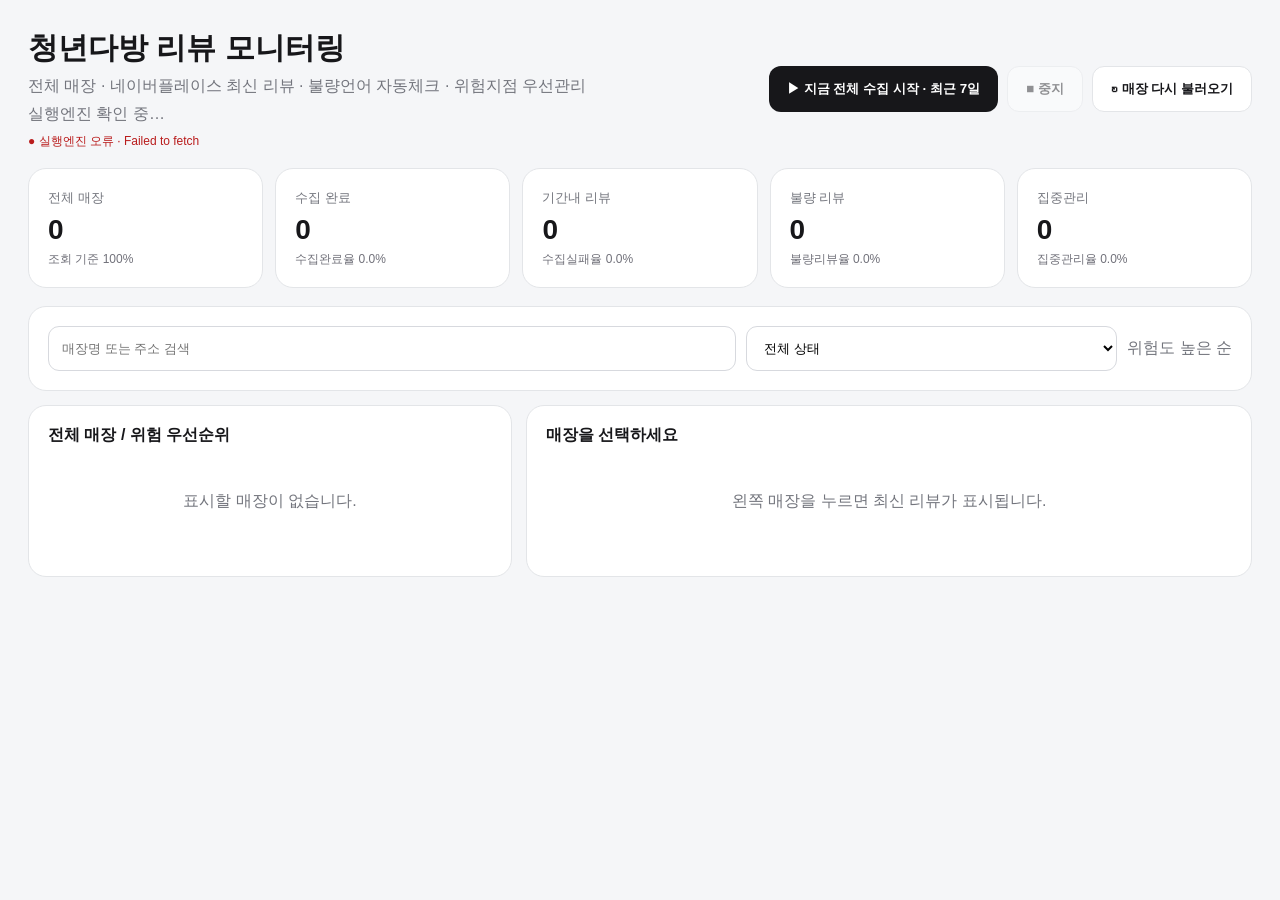
==== commit cada1c8a: "feat: show collection windows and percentage KPIs" ====
--- a/site/index.html
+++ b/site/index.html
@@ -1,11 +1,13 @@
-<!doctype html><html lang="ko"><head><meta charset="utf-8"><meta name="viewport" content="width=device-width,initial-scale=1"><title>청년다방 리뷰 모니터링</title><style>:root{--bg:#f5f6f8;--card:#fff;--line:#e3e5e8;--text:#17171a;--muted:#73757d}*{box-sizing:border-box}body{margin:0;background:var(--bg);color:var(--text);font-family:Pretendard,"Noto Sans KR",Arial,sans-serif}.wrap{max-width:1420px;margin:auto;padding:28px}.head{display:flex;justify-content:space-between;gap:20px;align-items:center}.head h1{margin:0;font-size:30px}.sub,.muted{color:var(--muted)}.sub{margin-top:7px}.actions{display:flex;gap:9px;flex-wrap:wrap}.btn{border:0;border-radius:12px;padding:13px 18px;font-weight:800;cursor:pointer;background:#17171a;color:#fff}.btn:disabled{opacity:.45}.secondary{background:#fff;color:#17171a;border:1px solid var(--line)}.progress{display:none;margin:18px 0;background:#fff;border:1px solid var(--line);border-radius:16px;padding:16px}.bar{height:9px;background:#eceef1;border-radius:99px;overflow:hidden;margin-top:10px}.bar i{display:block;height:100%;width:0;background:#17171a}.summary{display:grid;grid-template-columns:repeat(5,1fr);gap:12px;margin:18px 0}.card{background:#fff;border:1px solid var(--line);border-radius:18px;padding:19px}.metric span{font-size:13px;color:var(--muted)}.metric b{display:block;font-size:28px;margin-top:7px}.toolbar{display:grid;grid-template-columns:1.3fr .7fr auto;gap:10px;margin-bottom:14px}.toolbar input,.toolbar select{padding:13px;border:1px solid #d7d9de;border-radius:11px;background:#fff}.layout{display:grid;grid-template-columns:1fr 1.5fr;gap:14px}.stores{max-height:720px;overflow:auto}.store{padding:14px 4px;border-bottom:1px solid #eee;cursor:pointer}.top{display:flex;justify-content:space-between;gap:8px}.pill{font-size:11px;font-weight:800;padding:5px 8px;border-radius:999px}.critical{background:#fee2e2;color:#b91c1c}.warning{background:#fef3c7;color:#92400e}.good{background:#dcfce7;color:#166534}.pending{background:#e5e7eb;color:#4b5563}.error{color:#b91c1c}.review{padding:15px 0;border-bottom:1px solid #eee;line-height:1.7}.bad{background:#fee2e2;color:#b91c1c;font-weight:800;padding:2px 4px;border-radius:4px}.positive{background:#dcfce7;color:#166534;font-weight:800;padding:2px 4px;border-radius:4px}.empty{text-align:center;color:var(--muted);padding:45px 12px}.engine{margin-top:8px;font-size:12px}@media(max-width:850px){.summary,.layout,.toolbar{grid-template-columns:1fr}.head{align-items:flex-start;flex-direction:column}.wrap{padding:16px}}</style></head><body><div class="wrap"><div class="head"><div><h1>청년다방 리뷰 모니터링</h1><div class="sub">전체 매장 · 네이버플레이스 최신 리뷰 · 불량언어 자동체크 · 위험지점 우선관리</div><div id="scan" class="muted" style="margin-top:7px">실행엔진 확인 중…</div><div id="engine" class="engine muted"></div></div><div class="actions"><button class="btn" id="start">▶ 지금 전체 수집 시작</button><button class="btn secondary" id="stop" disabled>■ 중지</button><button class="btn secondary" id="reload">↻ 매장 다시 불러오기</button></div></div><div class="progress" id="progress"><b id="progressText">수집 준비 중</b><div class="bar"><i id="bar"></i></div><div class="muted" id="current" style="margin-top:8px"></div></div><div class="summary"><div class="card metric"><span>전체 매장</span><b id="mStores">0</b></div><div class="card metric"><span>수집 완료</span><b id="mOk">0</b></div><div class="card metric"><span>최신 리뷰</span><b id="mReviews">0</b></div><div class="card metric"><span>불량 리뷰</span><b id="mBad">0</b></div><div class="card metric"><span>집중관리</span><b id="mCritical">0</b></div></div><div class="card toolbar"><input id="search" placeholder="매장명 또는 주소 검색"><select id="filter"><option value="all">전체 상태</option><option value="critical">집중관리</option><option value="warning">주의</option><option value="good">정상</option><option value="pending">미수집</option></select><span class="muted" style="align-self:center">위험도 높은 순</span></div><div class="layout"><div class="card"><b>전체 매장 / 위험 우선순위</b><div id="stores" class="stores"><div class="empty">매장 목록을 불러오는 중…</div></div></div><div class="card"><b id="title">매장을 선택하세요</b><div id="reviews" class="empty">왼쪽 매장을 누르면 최신 리뷰가 표시됩니다.</div></div></div></div><script>
-const API='https://youngdabang-review-live.vercel.app';const BAD=['불친절','맛없','별로','최악','위생','더럽','머리카락','늦','오래 걸','짜증','불쾌','실망','비싸','재방문 안'];const GOOD=['친절','맛있','추천','깨끗','만족','좋아요','재방문','최고'];let DATA={stores:[]},running=false;const $=x=>document.getElementById(x),esc=s=>String(s??'').replace(/[&<>"']/g,m=>({'&':'&amp;','<':'&lt;','>':'&gt;','"':'&quot;',"'":'&#39;'}[m]));
-function analyze(t){const bad=BAD.filter(w=>t.includes(w));let good=GOOD.filter(w=>t.includes(w));if(t.includes('불친절')||t.includes('친절하지'))good=good.filter(w=>w!=='친절');const score=Math.max(0,bad.length*10-good.length*2);return{bad,good,score,level:score>=20?'critical':score>=10?'warning':'good'}}function stats(s){if(!s.reviews?.length)return{bad:0,max:0,level:'pending'};const a=s.reviews.map(r=>analyze(r.text||'')),max=Math.max(...a.map(x=>x.score));return{bad:a.filter(x=>x.bad.length).length,max,level:max>=20?'critical':max>=10?'warning':'good'}}function badge(l){return`<span class="pill ${l}">${{critical:'집중관리',warning:'주의',good:'정상',pending:'미수집'}[l]}</span>`}function save(){localStorage.setItem('yd-live-data',JSON.stringify(DATA))}
-function render(){const q=$('search').value.trim(),f=$('filter').value,rank={critical:4,warning:3,good:2,pending:1};const idx=DATA.stores.map((s,i)=>({s,i,st:stats(s)}));const list=idx.filter(x=>(!q||(x.s.name+x.s.address).includes(q))&&(f==='all'||x.st.level===f)).sort((a,b)=>rank[b.st.level]-rank[a.st.level]||b.st.max-a.st.max||a.s.name.localeCompare(b.s.name));$('mStores').textContent=DATA.stores.length;$('mOk').textContent=idx.filter(x=>x.st.level!=='pending').length;$('mReviews').textContent=DATA.stores.reduce((n,s)=>n+(s.reviews?.length||0),0);$('mBad').textContent=idx.reduce((n,x)=>n+x.st.bad,0);$('mCritical').textContent=idx.filter(x=>x.st.level==='critical').length;$('stores').innerHTML=list.length?list.map(x=>`<div class="store" data-i="${x.i}"><div class="top"><b>${esc(x.s.name)}</b>${badge(x.st.level)}</div><div class="muted">${esc(x.s.address||'')}</div><div class="muted">리뷰 ${x.s.reviews?.length||0} · 불량 ${x.st.bad}${x.s.error?' · 수집오류':''}</div></div>`).join(''):'<div class="empty">표시할 매장이 없습니다.</div>';document.querySelectorAll('.store').forEach(e=>e.onclick=()=>show(DATA.stores[+e.dataset.i]))}
-function show(s){$('title').textContent=s.name+' · 최신 리뷰';if(!s.reviews?.length){$('reviews').innerHTML=`<div class="empty">${s.error?`<span class="error">${esc(s.error)}</span><br><br>`:''}아직 수집된 리뷰가 없습니다.</div>`;return}$('reviews').innerHTML=s.reviews.map(r=>{const a=analyze(r.text||'');let t=esc(r.text);a.bad.forEach(w=>t=t.replaceAll(esc(w),`<span class="bad">${esc(w)}</span>`));a.good.forEach(w=>t=t.replaceAll(esc(w),`<span class="positive">${esc(w)}</span>`));return`<div class="review">${badge(a.level)}<div style="margin-top:8px">${t}</div><div class="muted">불량 ${esc(a.bad.join(', ')||'-')} · 좋은 ${esc(a.good.join(', ')||'-')} · ${esc(r.created_at||'')}</div></div>`}).join('')}
+<!doctype html><html lang="ko"><head><meta charset="utf-8"><meta name="viewport" content="width=device-width,initial-scale=1"><title>청년다방 리뷰 모니터링</title><style>:root{--bg:#f5f6f8;--card:#fff;--line:#e3e5e8;--text:#17171a;--muted:#73757d}*{box-sizing:border-box}body{margin:0;background:var(--bg);color:var(--text);font-family:Pretendard,"Noto Sans KR",Arial,sans-serif}.wrap{max-width:1420px;margin:auto;padding:28px}.head{display:flex;justify-content:space-between;gap:20px;align-items:center}.head h1{margin:0;font-size:30px}.sub,.muted{color:var(--muted)}.sub{margin-top:7px}.actions{display:flex;gap:9px;flex-wrap:wrap}.btn{border:0;border-radius:12px;padding:13px 18px;font-weight:800;cursor:pointer;background:#17171a;color:#fff}.btn:disabled{opacity:.45}.secondary{background:#fff;color:#17171a;border:1px solid var(--line)}.progress{display:none;margin:18px 0;background:#fff;border:1px solid var(--line);border-radius:16px;padding:16px}.bar{height:9px;background:#eceef1;border-radius:99px;overflow:hidden;margin-top:10px}.bar i{display:block;height:100%;width:0;background:#17171a}.summary{display:grid;grid-template-columns:repeat(5,1fr);gap:12px;margin:18px 0}.card{background:#fff;border:1px solid var(--line);border-radius:18px;padding:19px}.metric span{font-size:13px;color:var(--muted)}.metric b{display:block;font-size:28px;margin-top:7px}.ratio{font-size:12px;color:#71717a;margin-top:5px}.toolbar{display:grid;grid-template-columns:1.3fr .7fr auto;gap:10px;margin-bottom:14px}.toolbar input,.toolbar select{padding:13px;border:1px solid #d7d9de;border-radius:11px;background:#fff}.layout{display:grid;grid-template-columns:1fr 1.5fr;gap:14px}.stores{max-height:720px;overflow:auto}.store{padding:14px 4px;border-bottom:1px solid #eee;cursor:pointer}.top{display:flex;justify-content:space-between;gap:8px}.pill{font-size:11px;font-weight:800;padding:5px 8px;border-radius:999px}.critical{background:#fee2e2;color:#b91c1c}.warning{background:#fef3c7;color:#92400e}.good{background:#dcfce7;color:#166534}.pending{background:#e5e7eb;color:#4b5563}.failed{background:#fee2e2;color:#991b1b}.error{color:#b91c1c}.review{padding:15px 0;border-bottom:1px solid #eee;line-height:1.7}.bad{background:#fee2e2;color:#b91c1c;font-weight:800;padding:2px 4px;border-radius:4px}.positive{background:#dcfce7;color:#166534;font-weight:800;padding:2px 4px;border-radius:4px}.empty{text-align:center;color:var(--muted);padding:45px 12px}.engine{margin-top:8px;font-size:12px}.mode{display:inline-block;margin-left:8px;padding:4px 8px;border-radius:999px;background:#eef2ff;color:#3730a3;font-size:12px;font-weight:700}@media(max-width:850px){.summary,.layout,.toolbar{grid-template-columns:1fr}.head{align-items:flex-start;flex-direction:column}.wrap{padding:16px}}</style></head><body><div class="wrap"><div class="head"><div><h1>청년다방 리뷰 모니터링</h1><div class="sub">전체 매장 · 네이버플레이스 최신 리뷰 · 불량언어 자동체크 · 위험지점 우선관리</div><div id="scan" class="muted" style="margin-top:7px">실행엔진 확인 중…</div><div id="engine" class="engine muted"></div></div><div class="actions"><button class="btn" id="start">▶ 지금 전체 수집 시작 · 최근 7일</button><button class="btn secondary" id="stop" disabled>■ 중지</button><button class="btn secondary" id="reload">↻ 매장 다시 불러오기</button></div></div><div class="progress" id="progress"><b id="progressText">수집 준비 중</b><div class="bar"><i id="bar"></i></div><div class="muted" id="current" style="margin-top:8px"></div></div><div class="summary"><div class="card metric"><span>전체 매장</span><b id="mStores">0</b><div class="ratio">조회 기준 100%</div></div><div class="card metric"><span>수집 완료</span><b id="mOk">0</b><div class="ratio" id="rOk">0%</div></div><div class="card metric"><span>기간내 리뷰</span><b id="mReviews">0</b><div class="ratio" id="rFail">실패 0%</div></div><div class="card metric"><span>불량 리뷰</span><b id="mBad">0</b><div class="ratio" id="rBad">0%</div></div><div class="card metric"><span>집중관리</span><b id="mCritical">0</b><div class="ratio" id="rCritical">0%</div></div></div><div class="card toolbar"><input id="search" placeholder="매장명 또는 주소 검색"><select id="filter"><option value="all">전체 상태</option><option value="critical">집중관리</option><option value="warning">주의</option><option value="good">정상</option><option value="pending">미수집</option><option value="failed">수집실패</option></select><span class="muted" style="align-self:center">위험도 높은 순</span></div><div class="layout"><div class="card"><b>전체 매장 / 위험 우선순위</b><div id="stores" class="stores"><div class="empty">매장 목록을 불러오는 중…</div></div></div><div class="card"><b id="title">매장을 선택하세요</b><div id="reviews" class="empty">왼쪽 매장을 누르면 최신 리뷰가 표시됩니다.</div></div></div></div><script>
+const API='https://youngdabang-review-live.vercel.app';const BAD=['불친절','맛없','별로','최악','위생','더럽','머리카락','늦','오래 걸','짜증','불쾌','실망','비싸','재방문 안'];const GOOD=['친절','맛있','추천','깨끗','만족','좋아요','재방문','최고'];let DATA={stores:[],mode:'auto',window_days:2},running=false;const $=x=>document.getElementById(x),esc=s=>String(s??'').replace(/[&<>"']/g,m=>({'&':'&amp;','<':'&lt;','>':'&gt;','"':'&quot;',"'":'&#39;'}[m])),pct=(a,b)=>b?((a/b)*100).toFixed(1)+'%':'0.0%';
+function analyze(t){const bad=BAD.filter(w=>t.includes(w));let good=GOOD.filter(w=>t.includes(w));if(t.includes('불친절')||t.includes('친절하지'))good=good.filter(w=>w!=='친절');const score=Math.max(0,bad.length*10-good.length*2);return{bad,good,score,level:score>=20?'critical':score>=10?'warning':'good'}}function stats(s){if(s.error&&!s.collected)return{bad:0,max:0,level:'failed'};if(!s.collected)return{bad:0,max:0,level:'pending'};if(!s.reviews?.length)return{bad:0,max:0,level:'good'};const a=s.reviews.map(r=>analyze(r.text||'')),max=Math.max(...a.map(x=>x.score));return{bad:a.filter(x=>x.bad.length).length,max,level:max>=20?'critical':max>=10?'warning':'good'}}function badge(l){return`<span class="pill ${l}">${{critical:'집중관리',warning:'주의',good:'정상',pending:'미수집',failed:'수집실패'}[l]}</span>`}function save(){localStorage.setItem('yd-live-data-v2',JSON.stringify(DATA))}
+function render(){const q=$('search').value.trim(),f=$('filter').value,rank={critical:5,warning:4,failed:3,good:2,pending:1};const idx=DATA.stores.map((s,i)=>({s,i,st:stats(s)})),list=idx.filter(x=>(!q||(x.s.name+x.s.address).includes(q))&&(f==='all'||x.st.level===f)).sort((a,b)=>rank[b.st.level]-rank[a.st.level]||b.st.max-a.st.max||a.s.name.localeCompare(b.s.name));const total=DATA.stores.length,ok=DATA.stores.filter(s=>s.collected).length,failed=DATA.stores.filter(s=>s.error&&!s.collected).length,reviews=DATA.stores.reduce((n,s)=>n+(s.reviews?.length||0),0),bad=idx.reduce((n,x)=>n+x.st.bad,0),critical=idx.filter(x=>x.st.level==='critical').length;$('mStores').textContent=total;$('mOk').textContent=ok;$('mReviews').textContent=reviews;$('mBad').textContent=bad;$('mCritical').textContent=critical;$('rOk').textContent='수집완료율 '+pct(ok,total);$('rFail').textContent='수집실패율 '+pct(failed,total);$('rBad').textContent='불량리뷰율 '+pct(bad,reviews);$('rCritical').textContent='집중관리율 '+pct(critical,total);$('stores').innerHTML=list.length?list.map(x=>`<div class="store" data-i="${x.i}"><div class="top"><b>${esc(x.s.name)}</b>${badge(x.st.level)}</div><div class="muted">${esc(x.s.address||'')}</div><div class="muted">리뷰 ${x.s.reviews?.length||0} · 불량 ${x.st.bad}${x.s.error?' · '+esc(x.s.error):''}</div></div>`).join(''):'<div class="empty">표시할 매장이 없습니다.</div>';document.querySelectorAll('.store').forEach(e=>e.onclick=()=>show(DATA.stores[+e.dataset.i]))}
+function show(s){$('title').textContent=s.name+' · 최신 리뷰';if(!s.reviews?.length){$('reviews').innerHTML=`<div class="empty">${s.error?`<span class="error">${esc(s.error)}</span><br><br>`:''}${s.collected?'해당 기간 신규 리뷰가 없습니다.':'아직 수집되지 않았습니다.'}</div>`;return}$('reviews').innerHTML=s.reviews.map(r=>{const a=analyze(r.text||'');let t=esc(r.text);a.bad.forEach(w=>t=t.replaceAll(esc(w),`<span class="bad">${esc(w)}</span>`));a.good.forEach(w=>t=t.replaceAll(esc(w),`<span class="positive">${esc(w)}</span>`));return`<div class="review">${badge(a.level)}<div style="margin-top:8px">${t}</div><div class="muted">불량 ${esc(a.bad.join(', ')||'-')} · 좋은 ${esc(a.good.join(', ')||'-')} · ${esc(r.created_at||'')}</div></div>`}).join('')}
 async function json(url,opt){const r=await fetch(url,opt);const d=await r.json().catch(()=>({}));if(!r.ok)throw Error(d.error||`HTTP ${r.status}`);return d}
-async function loadStores(){try{$('scan').textContent='공식 매장목록 불러오는 중…';const d=await json(API+'/api/stores');const old=new Map(DATA.stores.map(s=>[s.name+'|'+s.address,s]));DATA.stores=(d.stores||[]).map(s=>({...s,reviews:old.get(s.name+'|'+s.address)?.reviews||[],error:null}));save();render();$('scan').textContent=`매장 ${DATA.stores.length}개 준비 완료`;}catch(e){$('scan').innerHTML=`<span class="error">매장목록 실패 · ${esc(e.message)}</span>`;}}
+function modeText(){return DATA.mode==='manual'?'<span class="mode">지금조회 · 최근 7일</span>':'<span class="mode">자동수집 · 전일+당일</span>'}
+async function loadAutoSnapshot(){try{const r=await fetch('./data/reviews.json?ts='+Date.now(),{cache:'no-store'});if(!r.ok)return false;const d=await r.json();if(!d.stores?.length)return false;DATA={mode:'auto',window_days:2,stores:d.stores.map(s=>({...s,collected:!s.error}))};save();render();$('scan').innerHTML=`자동수집 결과 ${esc(d.generated_at||'')} ${modeText()}`;return true}catch{return false}}
+async function loadStores(){try{const d=await json(API+'/api/stores');const old=new Map(DATA.stores.map(s=>[s.name+'|'+s.address,s]));DATA.stores=(d.stores||[]).map(s=>{const p=old.get(s.name+'|'+s.address);return{...s,reviews:p?.reviews||[],error:p?.error||null,collected:p?.collected||false,place_id:p?.place_id||null}});save();render();if(!DATA.stores.some(s=>s.collected))$('scan').innerHTML=`매장 ${DATA.stores.length}개 준비 ${modeText()}`;}catch(e){$('scan').innerHTML=`<span class="error">매장목록 실패 · ${esc(e.message)}</span>`}}
 async function ping(){try{const d=await json(API+'/api/ping');$('engine').innerHTML=`<span style="color:#166534">● 실행엔진 연결됨 · ${esc(d.service||'Vercel')} v${esc(d.version||'')}</span>`;return true}catch(e){$('engine').innerHTML=`<span class="error">● 실행엔진 오류 · ${esc(e.message)}</span>`;return false}}
-async function run(){if(running)return;if(!DATA.stores.length)await loadStores();if(!DATA.stores.length)return;running=true;$('start').disabled=true;$('stop').disabled=false;$('progress').style.display='block';let ok=0,fail=0;for(let i=0;i<DATA.stores.length&&running;i++){const s=DATA.stores[i];$('progressText').textContent=`${i+1} / ${DATA.stores.length} 매장 검사 중 · 성공 ${ok} · 실패 ${fail}`;$('current').textContent=s.name+' '+s.address;$('bar').style.width=((i+1)/DATA.stores.length*100)+'%';try{const d=await json(API+'/api/check',{method:'POST',headers:{'Content-Type':'application/json'},body:JSON.stringify({name:s.name,address:s.address})});s.reviews=d.reviews||[];s.place_id=d.place_id;s.error=null;ok++;}catch(e){s.error=e.message;fail++;}save();render()}running=false;$('start').disabled=false;$('stop').disabled=true;$('scan').textContent=`검사 완료 · 성공 ${ok} · 실패 ${fail}`;}
-$('start').onclick=run;$('stop').onclick=()=>running=false;$('reload').onclick=loadStores;$('search').oninput=render;$('filter').onchange=render;(async()=>{try{DATA=JSON.parse(localStorage.getItem('yd-live-data')||'{"stores":[]}')}catch{}render();if(await ping())await loadStores()})();
+async function run(){if(running)return;if(!DATA.stores.length)await loadStores();if(!DATA.stores.length)return;DATA.mode='manual';DATA.window_days=7;running=true;$('start').disabled=true;$('stop').disabled=false;$('progress').style.display='block';let ok=0,fail=0;for(let i=0;i<DATA.stores.length&&running;i++){const s=DATA.stores[i];$('progressText').textContent=`${i+1} / ${DATA.stores.length} 매장 검사 중 · 성공 ${ok} · 실패 ${fail}`;$('current').textContent=s.name+' '+s.address;$('bar').style.width=((i+1)/DATA.stores.length*100)+'%';try{const d=await json(API+'/api/check',{method:'POST',headers:{'Content-Type':'application/json'},body:JSON.stringify({name:s.name,address:s.address,days:7})});s.reviews=d.reviews||[];s.place_id=d.place_id;s.error=null;s.collected=true;ok++}catch(e){s.error=e.message;s.collected=false;fail++}save();render()}running=false;$('start').disabled=false;$('stop').disabled=true;$('scan').innerHTML=`직접수집 완료 · 성공 ${ok} · 실패 ${fail} ${modeText()}`}
+$('start').onclick=run;$('stop').onclick=()=>running=false;$('reload').onclick=loadStores;$('search').oninput=render;$('filter').onchange=render;(async()=>{try{DATA=JSON.parse(localStorage.getItem('yd-live-data-v2')||'{"stores":[],"mode":"auto","window_days":2}')}catch{}render();await loadAutoSnapshot();if(await ping())await loadStores()})();
 </script></body></html>
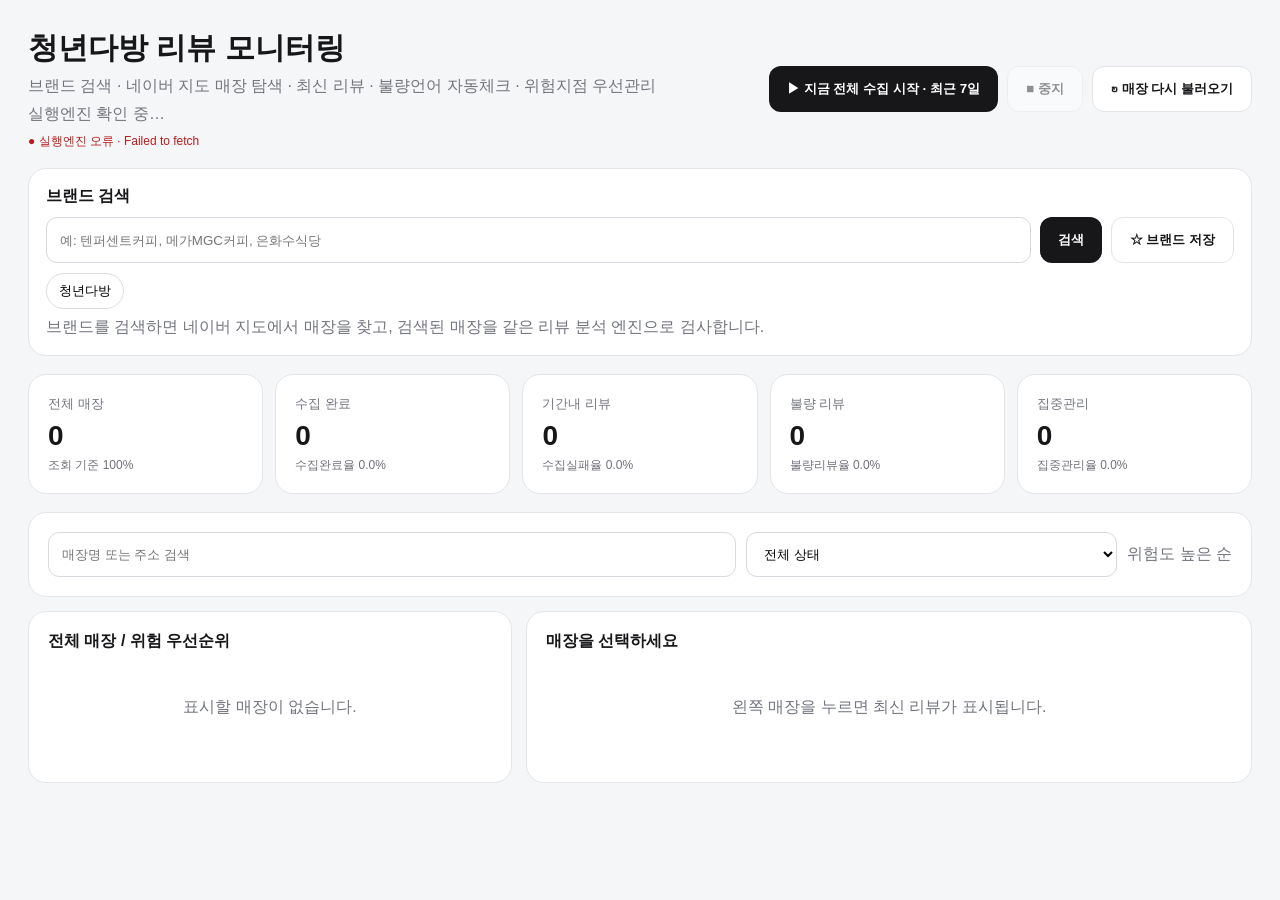
==== commit 1e72acd0: "feat: add brand search and switchable review analysis" ====
--- a/site/index.html
+++ b/site/index.html
@@ -1,13 +1,12 @@
-<!doctype html><html lang="ko"><head><meta charset="utf-8"><meta name="viewport" content="width=device-width,initial-scale=1"><title>청년다방 리뷰 모니터링</title><style>:root{--bg:#f5f6f8;--card:#fff;--line:#e3e5e8;--text:#17171a;--muted:#73757d}*{box-sizing:border-box}body{margin:0;background:var(--bg);color:var(--text);font-family:Pretendard,"Noto Sans KR",Arial,sans-serif}.wrap{max-width:1420px;margin:auto;padding:28px}.head{display:flex;justify-content:space-between;gap:20px;align-items:center}.head h1{margin:0;font-size:30px}.sub,.muted{color:var(--muted)}.sub{margin-top:7px}.actions{display:flex;gap:9px;flex-wrap:wrap}.btn{border:0;border-radius:12px;padding:13px 18px;font-weight:800;cursor:pointer;background:#17171a;color:#fff}.btn:disabled{opacity:.45}.secondary{background:#fff;color:#17171a;border:1px solid var(--line)}.progress{display:none;margin:18px 0;background:#fff;border:1px solid var(--line);border-radius:16px;padding:16px}.bar{height:9px;background:#eceef1;border-radius:99px;overflow:hidden;margin-top:10px}.bar i{display:block;height:100%;width:0;background:#17171a}.summary{display:grid;grid-template-columns:repeat(5,1fr);gap:12px;margin:18px 0}.card{background:#fff;border:1px solid var(--line);border-radius:18px;padding:19px}.metric span{font-size:13px;color:var(--muted)}.metric b{display:block;font-size:28px;margin-top:7px}.ratio{font-size:12px;color:#71717a;margin-top:5px}.toolbar{display:grid;grid-template-columns:1.3fr .7fr auto;gap:10px;margin-bottom:14px}.toolbar input,.toolbar select{padding:13px;border:1px solid #d7d9de;border-radius:11px;background:#fff}.layout{display:grid;grid-template-columns:1fr 1.5fr;gap:14px}.stores{max-height:720px;overflow:auto}.store{padding:14px 4px;border-bottom:1px solid #eee;cursor:pointer}.top{display:flex;justify-content:space-between;gap:8px}.pill{font-size:11px;font-weight:800;padding:5px 8px;border-radius:999px}.critical{background:#fee2e2;color:#b91c1c}.warning{background:#fef3c7;color:#92400e}.good{background:#dcfce7;color:#166534}.pending{background:#e5e7eb;color:#4b5563}.failed{background:#fee2e2;color:#991b1b}.error{color:#b91c1c}.review{padding:15px 0;border-bottom:1px solid #eee;line-height:1.7}.bad{background:#fee2e2;color:#b91c1c;font-weight:800;padding:2px 4px;border-radius:4px}.positive{background:#dcfce7;color:#166534;font-weight:800;padding:2px 4px;border-radius:4px}.empty{text-align:center;color:var(--muted);padding:45px 12px}.engine{margin-top:8px;font-size:12px}.mode{display:inline-block;margin-left:8px;padding:4px 8px;border-radius:999px;background:#eef2ff;color:#3730a3;font-size:12px;font-weight:700}@media(max-width:850px){.summary,.layout,.toolbar{grid-template-columns:1fr}.head{align-items:flex-start;flex-direction:column}.wrap{padding:16px}}</style></head><body><div class="wrap"><div class="head"><div><h1>청년다방 리뷰 모니터링</h1><div class="sub">전체 매장 · 네이버플레이스 최신 리뷰 · 불량언어 자동체크 · 위험지점 우선관리</div><div id="scan" class="muted" style="margin-top:7px">실행엔진 확인 중…</div><div id="engine" class="engine muted"></div></div><div class="actions"><button class="btn" id="start">▶ 지금 전체 수집 시작 · 최근 7일</button><button class="btn secondary" id="stop" disabled>■ 중지</button><button class="btn secondary" id="reload">↻ 매장 다시 불러오기</button></div></div><div class="progress" id="progress"><b id="progressText">수집 준비 중</b><div class="bar"><i id="bar"></i></div><div class="muted" id="current" style="margin-top:8px"></div></div><div class="summary"><div class="card metric"><span>전체 매장</span><b id="mStores">0</b><div class="ratio">조회 기준 100%</div></div><div class="card metric"><span>수집 완료</span><b id="mOk">0</b><div class="ratio" id="rOk">0%</div></div><div class="card metric"><span>기간내 리뷰</span><b id="mReviews">0</b><div class="ratio" id="rFail">실패 0%</div></div><div class="card metric"><span>불량 리뷰</span><b id="mBad">0</b><div class="ratio" id="rBad">0%</div></div><div class="card metric"><span>집중관리</span><b id="mCritical">0</b><div class="ratio" id="rCritical">0%</div></div></div><div class="card toolbar"><input id="search" placeholder="매장명 또는 주소 검색"><select id="filter"><option value="all">전체 상태</option><option value="critical">집중관리</option><option value="warning">주의</option><option value="good">정상</option><option value="pending">미수집</option><option value="failed">수집실패</option></select><span class="muted" style="align-self:center">위험도 높은 순</span></div><div class="layout"><div class="card"><b>전체 매장 / 위험 우선순위</b><div id="stores" class="stores"><div class="empty">매장 목록을 불러오는 중…</div></div></div><div class="card"><b id="title">매장을 선택하세요</b><div id="reviews" class="empty">왼쪽 매장을 누르면 최신 리뷰가 표시됩니다.</div></div></div></div><script>
-const API='https://youngdabang-review-live.vercel.app';const BAD=['불친절','맛없','별로','최악','위생','더럽','머리카락','늦','오래 걸','짜증','불쾌','실망','비싸','재방문 안'];const GOOD=['친절','맛있','추천','깨끗','만족','좋아요','재방문','최고'];let DATA={stores:[],mode:'auto',window_days:2},running=false;const $=x=>document.getElementById(x),esc=s=>String(s??'').replace(/[&<>"']/g,m=>({'&':'&amp;','<':'&lt;','>':'&gt;','"':'&quot;',"'":'&#39;'}[m])),pct=(a,b)=>b?((a/b)*100).toFixed(1)+'%':'0.0%';
-function analyze(t){const bad=BAD.filter(w=>t.includes(w));let good=GOOD.filter(w=>t.includes(w));if(t.includes('불친절')||t.includes('친절하지'))good=good.filter(w=>w!=='친절');const score=Math.max(0,bad.length*10-good.length*2);return{bad,good,score,level:score>=20?'critical':score>=10?'warning':'good'}}function stats(s){if(s.error&&!s.collected)return{bad:0,max:0,level:'failed'};if(!s.collected)return{bad:0,max:0,level:'pending'};if(!s.reviews?.length)return{bad:0,max:0,level:'good'};const a=s.reviews.map(r=>analyze(r.text||'')),max=Math.max(...a.map(x=>x.score));return{bad:a.filter(x=>x.bad.length).length,max,level:max>=20?'critical':max>=10?'warning':'good'}}function badge(l){return`<span class="pill ${l}">${{critical:'집중관리',warning:'주의',good:'정상',pending:'미수집',failed:'수집실패'}[l]}</span>`}function save(){localStorage.setItem('yd-live-data-v2',JSON.stringify(DATA))}
-function render(){const q=$('search').value.trim(),f=$('filter').value,rank={critical:5,warning:4,failed:3,good:2,pending:1};const idx=DATA.stores.map((s,i)=>({s,i,st:stats(s)})),list=idx.filter(x=>(!q||(x.s.name+x.s.address).includes(q))&&(f==='all'||x.st.level===f)).sort((a,b)=>rank[b.st.level]-rank[a.st.level]||b.st.max-a.st.max||a.s.name.localeCompare(b.s.name));const total=DATA.stores.length,ok=DATA.stores.filter(s=>s.collected).length,failed=DATA.stores.filter(s=>s.error&&!s.collected).length,reviews=DATA.stores.reduce((n,s)=>n+(s.reviews?.length||0),0),bad=idx.reduce((n,x)=>n+x.st.bad,0),critical=idx.filter(x=>x.st.level==='critical').length;$('mStores').textContent=total;$('mOk').textContent=ok;$('mReviews').textContent=reviews;$('mBad').textContent=bad;$('mCritical').textContent=critical;$('rOk').textContent='수집완료율 '+pct(ok,total);$('rFail').textContent='수집실패율 '+pct(failed,total);$('rBad').textContent='불량리뷰율 '+pct(bad,reviews);$('rCritical').textContent='집중관리율 '+pct(critical,total);$('stores').innerHTML=list.length?list.map(x=>`<div class="store" data-i="${x.i}"><div class="top"><b>${esc(x.s.name)}</b>${badge(x.st.level)}</div><div class="muted">${esc(x.s.address||'')}</div><div class="muted">리뷰 ${x.s.reviews?.length||0} · 불량 ${x.st.bad}${x.s.error?' · '+esc(x.s.error):''}</div></div>`).join(''):'<div class="empty">표시할 매장이 없습니다.</div>';document.querySelectorAll('.store').forEach(e=>e.onclick=()=>show(DATA.stores[+e.dataset.i]))}
+<!doctype html><html lang="ko"><head><meta charset="utf-8"><meta name="viewport" content="width=device-width,initial-scale=1"><title>브랜드 리뷰 모니터링</title><style>:root{--bg:#f5f6f8;--card:#fff;--line:#e3e5e8;--text:#17171a;--muted:#73757d}*{box-sizing:border-box}body{margin:0;background:var(--bg);color:var(--text);font-family:Pretendard,"Noto Sans KR",Arial,sans-serif}.wrap{max-width:1420px;margin:auto;padding:28px}.head{display:flex;justify-content:space-between;gap:20px;align-items:center}.head h1{margin:0;font-size:30px}.sub,.muted{color:var(--muted)}.sub{margin-top:7px}.actions,.brandbar{display:flex;gap:9px;flex-wrap:wrap}.btn{border:0;border-radius:12px;padding:13px 18px;font-weight:800;cursor:pointer;background:#17171a;color:#fff}.btn:disabled{opacity:.45}.secondary{background:#fff;color:#17171a;border:1px solid var(--line)}input,select{padding:13px;border:1px solid #d7d9de;border-radius:11px;background:#fff}.brandbox{margin:18px 0;padding:17px;background:#fff;border:1px solid var(--line);border-radius:18px}.brandbar input{flex:1;min-width:220px}.chip{border:1px solid #ddd;background:#fff;border-radius:999px;padding:8px 12px;cursor:pointer}.progress{display:none;margin:18px 0;background:#fff;border:1px solid var(--line);border-radius:16px;padding:16px}.bar{height:9px;background:#eceef1;border-radius:99px;overflow:hidden;margin-top:10px}.bar i{display:block;height:100%;width:0;background:#17171a}.summary{display:grid;grid-template-columns:repeat(5,1fr);gap:12px;margin:18px 0}.card{background:#fff;border:1px solid var(--line);border-radius:18px;padding:19px}.metric span{font-size:13px;color:var(--muted)}.metric b{display:block;font-size:28px;margin-top:7px}.ratio{font-size:12px;color:#71717a;margin-top:5px}.toolbar{display:grid;grid-template-columns:1.3fr .7fr auto;gap:10px;margin-bottom:14px}.layout{display:grid;grid-template-columns:1fr 1.5fr;gap:14px}.stores{max-height:720px;overflow:auto}.store{padding:14px 4px;border-bottom:1px solid #eee;cursor:pointer}.top{display:flex;justify-content:space-between;gap:8px}.pill{font-size:11px;font-weight:800;padding:5px 8px;border-radius:999px}.critical{background:#fee2e2;color:#b91c1c}.warning{background:#fef3c7;color:#92400e}.good{background:#dcfce7;color:#166534}.pending{background:#e5e7eb;color:#4b5563}.failed{background:#fee2e2;color:#991b1b}.error{color:#b91c1c}.review{padding:15px 0;border-bottom:1px solid #eee;line-height:1.7}.bad{background:#fee2e2;color:#b91c1c;font-weight:800;padding:2px 4px;border-radius:4px}.positive{background:#dcfce7;color:#166534;font-weight:800;padding:2px 4px;border-radius:4px}.empty{text-align:center;color:var(--muted);padding:45px 12px}.engine{margin-top:8px;font-size:12px}.mode{display:inline-block;margin-left:8px;padding:4px 8px;border-radius:999px;background:#eef2ff;color:#3730a3;font-size:12px;font-weight:700}@media(max-width:850px){.summary,.layout,.toolbar{grid-template-columns:1fr}.head{align-items:flex-start;flex-direction:column}.wrap{padding:16px}}</style></head><body><div class="wrap"><div class="head"><div><h1><span id="brandTitle">청년다방</span> 리뷰 모니터링</h1><div class="sub">브랜드 검색 · 네이버 지도 매장 탐색 · 최신 리뷰 · 불량언어 자동체크 · 위험지점 우선관리</div><div id="scan" class="muted" style="margin-top:7px">실행엔진 확인 중…</div><div id="engine" class="engine muted"></div></div><div class="actions"><button class="btn" id="start">▶ 지금 전체 수집 시작 · 최근 7일</button><button class="btn secondary" id="stop" disabled>■ 중지</button><button class="btn secondary" id="reload">↻ 매장 다시 불러오기</button></div></div><div class="brandbox"><b>브랜드 검색</b><div class="brandbar" style="margin-top:10px"><input id="brandSearch" placeholder="예: 텐퍼센트커피, 메가MGC커피, 은화수식당"><button class="btn" id="brandGo">검색</button><button class="btn secondary" id="favorite">☆ 브랜드 저장</button></div><div id="recentBrands" style="margin-top:10px"></div><div class="muted" style="margin-top:8px">브랜드를 검색하면 네이버 지도에서 매장을 찾고, 검색된 매장을 같은 리뷰 분석 엔진으로 검사합니다.</div></div><div class="progress" id="progress"><b id="progressText">수집 준비 중</b><div class="bar"><i id="bar"></i></div><div class="muted" id="current" style="margin-top:8px"></div></div><div class="summary"><div class="card metric"><span>전체 매장</span><b id="mStores">0</b><div class="ratio">조회 기준 100%</div></div><div class="card metric"><span>수집 완료</span><b id="mOk">0</b><div class="ratio" id="rOk">0%</div></div><div class="card metric"><span>기간내 리뷰</span><b id="mReviews">0</b><div class="ratio" id="rFail">실패 0%</div></div><div class="card metric"><span>불량 리뷰</span><b id="mBad">0</b><div class="ratio" id="rBad">0%</div></div><div class="card metric"><span>집중관리</span><b id="mCritical">0</b><div class="ratio" id="rCritical">0%</div></div></div><div class="card toolbar"><input id="search" placeholder="매장명 또는 주소 검색"><select id="filter"><option value="all">전체 상태</option><option value="critical">집중관리</option><option value="warning">주의</option><option value="good">정상</option><option value="pending">미수집</option><option value="failed">수집실패</option></select><span class="muted" style="align-self:center">위험도 높은 순</span></div><div class="layout"><div class="card"><b>전체 매장 / 위험 우선순위</b><div id="stores" class="stores"><div class="empty">매장 목록을 불러오는 중…</div></div></div><div class="card"><b id="title">매장을 선택하세요</b><div id="reviews" class="empty">왼쪽 매장을 누르면 최신 리뷰가 표시됩니다.</div></div></div></div><script>
+const API='https://youngdabang-review-live.vercel.app';const BAD=['불친절','맛없','별로','최악','위생','더럽','머리카락','늦','오래 걸','짜증','불쾌','실망','비싸','재방문 안'];const GOOD=['친절','맛있','추천','깨끗','만족','좋아요','재방문','최고'];let DATA={brand:'청년다방',stores:[],mode:'auto',window_days:2},running=false;const $=x=>document.getElementById(x),esc=s=>String(s??'').replace(/[&<>"']/g,m=>({'&':'&amp;','<':'&lt;','>':'&gt;','"':'&quot;',"'":'&#39;'}[m])),pct=(a,b)=>b?((a/b)*100).toFixed(1)+'%':'0.0%';
+function analyze(t){const bad=BAD.filter(w=>t.includes(w));let good=GOOD.filter(w=>t.includes(w));if(t.includes('불친절')||t.includes('친절하지'))good=good.filter(w=>w!=='친절');const score=Math.max(0,bad.length*10-good.length*2);return{bad,good,score,level:score>=20?'critical':score>=10?'warning':'good'}}function stats(s){if(s.error&&!s.collected)return{bad:0,max:0,level:'failed'};if(!s.collected)return{bad:0,max:0,level:'pending'};if(!s.reviews?.length)return{bad:0,max:0,level:'good'};const a=s.reviews.map(r=>analyze(r.text||'')),max=Math.max(...a.map(x=>x.score));return{bad:a.filter(x=>x.bad.length).length,max,level:max>=20?'critical':max>=10?'warning':'good'}}function badge(l){return`<span class="pill ${l}">${{critical:'집중관리',warning:'주의',good:'정상',pending:'미수집',failed:'수집실패'}[l]}</span>`}function key(){return'brand-review-'+DATA.brand}function save(){localStorage.setItem(key(),JSON.stringify(DATA));localStorage.setItem('last-brand',DATA.brand)}
+function render(){ $('brandTitle').textContent=DATA.brand;const q=$('search').value.trim(),f=$('filter').value,rank={critical:5,warning:4,failed:3,good:2,pending:1};const idx=DATA.stores.map((s,i)=>({s,i,st:stats(s)})),list=idx.filter(x=>(!q||(x.s.name+x.s.address).includes(q))&&(f==='all'||x.st.level===f)).sort((a,b)=>rank[b.st.level]-rank[a.st.level]||b.st.max-a.st.max||a.s.name.localeCompare(b.s.name));const total=DATA.stores.length,ok=DATA.stores.filter(s=>s.collected).length,failed=DATA.stores.filter(s=>s.error&&!s.collected).length,reviews=DATA.stores.reduce((n,s)=>n+(s.reviews?.length||0),0),bad=idx.reduce((n,x)=>n+x.st.bad,0),critical=idx.filter(x=>x.st.level==='critical').length;$('mStores').textContent=total;$('mOk').textContent=ok;$('mReviews').textContent=reviews;$('mBad').textContent=bad;$('mCritical').textContent=critical;$('rOk').textContent='수집완료율 '+pct(ok,total);$('rFail').textContent='수집실패율 '+pct(failed,total);$('rBad').textContent='불량리뷰율 '+pct(bad,reviews);$('rCritical').textContent='집중관리율 '+pct(critical,total);$('stores').innerHTML=list.length?list.map(x=>`<div class="store" data-i="${x.i}"><div class="top"><b>${esc(x.s.name)}</b>${badge(x.st.level)}</div><div class="muted">${esc(x.s.address||'')}</div><div class="muted">리뷰 ${x.s.reviews?.length||0} · 불량 ${x.st.bad}${x.s.error?' · '+esc(x.s.error):''}</div></div>`).join(''):'<div class="empty">표시할 매장이 없습니다.</div>';document.querySelectorAll('.store').forEach(e=>e.onclick=()=>show(DATA.stores[+e.dataset.i]));renderBrands()}
 function show(s){$('title').textContent=s.name+' · 최신 리뷰';if(!s.reviews?.length){$('reviews').innerHTML=`<div class="empty">${s.error?`<span class="error">${esc(s.error)}</span><br><br>`:''}${s.collected?'해당 기간 신규 리뷰가 없습니다.':'아직 수집되지 않았습니다.'}</div>`;return}$('reviews').innerHTML=s.reviews.map(r=>{const a=analyze(r.text||'');let t=esc(r.text);a.bad.forEach(w=>t=t.replaceAll(esc(w),`<span class="bad">${esc(w)}</span>`));a.good.forEach(w=>t=t.replaceAll(esc(w),`<span class="positive">${esc(w)}</span>`));return`<div class="review">${badge(a.level)}<div style="margin-top:8px">${t}</div><div class="muted">불량 ${esc(a.bad.join(', ')||'-')} · 좋은 ${esc(a.good.join(', ')||'-')} · ${esc(r.created_at||'')}</div></div>`}).join('')}
-async function json(url,opt){const r=await fetch(url,opt);const d=await r.json().catch(()=>({}));if(!r.ok)throw Error(d.error||`HTTP ${r.status}`);return d}
-function modeText(){return DATA.mode==='manual'?'<span class="mode">지금조회 · 최근 7일</span>':'<span class="mode">자동수집 · 전일+당일</span>'}
-async function loadAutoSnapshot(){try{const r=await fetch('./data/reviews.json?ts='+Date.now(),{cache:'no-store'});if(!r.ok)return false;const d=await r.json();if(!d.stores?.length)return false;DATA={mode:'auto',window_days:2,stores:d.stores.map(s=>({...s,collected:!s.error}))};save();render();$('scan').innerHTML=`자동수집 결과 ${esc(d.generated_at||'')} ${modeText()}`;return true}catch{return false}}
-async function loadStores(){try{const d=await json(API+'/api/stores');const old=new Map(DATA.stores.map(s=>[s.name+'|'+s.address,s]));DATA.stores=(d.stores||[]).map(s=>{const p=old.get(s.name+'|'+s.address);return{...s,reviews:p?.reviews||[],error:p?.error||null,collected:p?.collected||false,place_id:p?.place_id||null}});save();render();if(!DATA.stores.some(s=>s.collected))$('scan').innerHTML=`매장 ${DATA.stores.length}개 준비 ${modeText()}`;}catch(e){$('scan').innerHTML=`<span class="error">매장목록 실패 · ${esc(e.message)}</span>`}}
-async function ping(){try{const d=await json(API+'/api/ping');$('engine').innerHTML=`<span style="color:#166534">● 실행엔진 연결됨 · ${esc(d.service||'Vercel')} v${esc(d.version||'')}</span>`;return true}catch(e){$('engine').innerHTML=`<span class="error">● 실행엔진 오류 · ${esc(e.message)}</span>`;return false}}
-async function run(){if(running)return;if(!DATA.stores.length)await loadStores();if(!DATA.stores.length)return;DATA.mode='manual';DATA.window_days=7;running=true;$('start').disabled=true;$('stop').disabled=false;$('progress').style.display='block';let ok=0,fail=0;for(let i=0;i<DATA.stores.length&&running;i++){const s=DATA.stores[i];$('progressText').textContent=`${i+1} / ${DATA.stores.length} 매장 검사 중 · 성공 ${ok} · 실패 ${fail}`;$('current').textContent=s.name+' '+s.address;$('bar').style.width=((i+1)/DATA.stores.length*100)+'%';try{const d=await json(API+'/api/check',{method:'POST',headers:{'Content-Type':'application/json'},body:JSON.stringify({name:s.name,address:s.address,days:7})});s.reviews=d.reviews||[];s.place_id=d.place_id;s.error=null;s.collected=true;ok++}catch(e){s.error=e.message;s.collected=false;fail++}save();render()}running=false;$('start').disabled=false;$('stop').disabled=true;$('scan').innerHTML=`직접수집 완료 · 성공 ${ok} · 실패 ${fail} ${modeText()}`}
-$('start').onclick=run;$('stop').onclick=()=>running=false;$('reload').onclick=loadStores;$('search').oninput=render;$('filter').onchange=render;(async()=>{try{DATA=JSON.parse(localStorage.getItem('yd-live-data-v2')||'{"stores":[],"mode":"auto","window_days":2}')}catch{}render();await loadAutoSnapshot();if(await ping())await loadStores()})();
+async function json(url,opt){const r=await fetch(url,opt);const d=await r.json().catch(()=>({}));if(!r.ok)throw Error(d.error||`HTTP ${r.status}`);return d}function modeText(){return DATA.mode==='manual'?'<span class="mode">지금조회 · 최근 7일</span>':'<span class="mode">자동수집 · 전일+당일</span>'}
+function brandList(){try{return JSON.parse(localStorage.getItem('saved-brands')||'["청년다방"]')}catch{return['청년다방']}}function renderBrands(){$('recentBrands').innerHTML=brandList().map(b=>`<button class="chip" data-brand="${esc(b)}">${esc(b)}</button>`).join(' ');document.querySelectorAll('.chip').forEach(x=>x.onclick=()=>searchBrand(x.dataset.brand))}function remember(b){let a=brandList();a=[b,...a.filter(x=>x!==b)].slice(0,10);localStorage.setItem('saved-brands',JSON.stringify(a));renderBrands()}
+async function searchBrand(brand){brand=String(brand||'').trim();if(brand.length<2)return;running=false;$('brandSearch').value=brand;$('scan').textContent=`${brand} · 네이버 지도에서 매장 검색 중…`;try{let d;if(brand==='청년다방')d=await json(API+'/api/stores');else d=await json(API+'/api/brand-search?brand='+encodeURIComponent(brand));let old={};try{old=JSON.parse(localStorage.getItem('brand-review-'+brand)||'{}')}catch{}const om=new Map((old.stores||[]).map(s=>[s.place_id||s.name+'|'+s.address,s]));DATA={brand,mode:'manual',window_days:7,stores:(d.stores||[]).map(s=>{const p=om.get(s.place_id||s.name+'|'+s.address);return{...s,reviews:p?.reviews||[],error:null,collected:p?.collected||false}})};save();remember(brand);render();$('scan').innerHTML=`${esc(brand)} · 네이버 지도 검색 ${DATA.stores.length}개 매장 ${modeText()}`;}catch(e){$('scan').innerHTML=`<span class="error">${esc(brand)} 검색 실패 · ${esc(e.message)}</span>`}}
+async function loadStores(){return searchBrand(DATA.brand||'청년다방')}async function ping(){try{const d=await json(API+'/api/ping');$('engine').innerHTML=`<span style="color:#166534">● 실행엔진 연결됨 · ${esc(d.service||'Vercel')} v${esc(d.version||'')}</span>`;return true}catch(e){$('engine').innerHTML=`<span class="error">● 실행엔진 오류 · ${esc(e.message)}</span>`;return false}}
+async function run(){if(running)return;if(!DATA.stores.length)await loadStores();if(!DATA.stores.length)return;DATA.mode='manual';DATA.window_days=7;running=true;$('start').disabled=true;$('stop').disabled=false;$('progress').style.display='block';let ok=0,fail=0;for(let i=0;i<DATA.stores.length&&running;i++){const s=DATA.stores[i];$('progressText').textContent=`${i+1} / ${DATA.stores.length} 매장 검사 중 · 성공 ${ok} · 실패 ${fail}`;$('current').textContent=s.name+' '+s.address;$('bar').style.width=((i+1)/DATA.stores.length*100)+'%';try{const d=await json(API+'/api/check',{method:'POST',headers:{'Content-Type':'application/json'},body:JSON.stringify({name:s.name,address:s.address,days:7,place_id:s.place_id})});s.reviews=d.reviews||[];s.place_id=d.place_id||s.place_id;s.error=null;s.collected=true;ok++}catch(e){s.error=e.message;s.collected=false;fail++}save();render()}running=false;$('start').disabled=false;$('stop').disabled=true;$('scan').innerHTML=`${esc(DATA.brand)} 직접수집 완료 · 성공 ${ok} · 실패 ${fail} ${modeText()}`}
+$('brandGo').onclick=()=>searchBrand($('brandSearch').value);$('brandSearch').onkeydown=e=>{if(e.key==='Enter')searchBrand(e.target.value)};$('favorite').onclick=()=>remember(DATA.brand);$('start').onclick=run;$('stop').onclick=()=>running=false;$('reload').onclick=loadStores;$('search').oninput=render;$('filter').onchange=render;(async()=>{const b=localStorage.getItem('last-brand')||'청년다방';try{DATA=JSON.parse(localStorage.getItem('brand-review-'+b)||'null')||{brand:b,stores:[],mode:'manual',window_days:7}}catch{}render();if(await ping())await loadStores()})();
 </script></body></html>
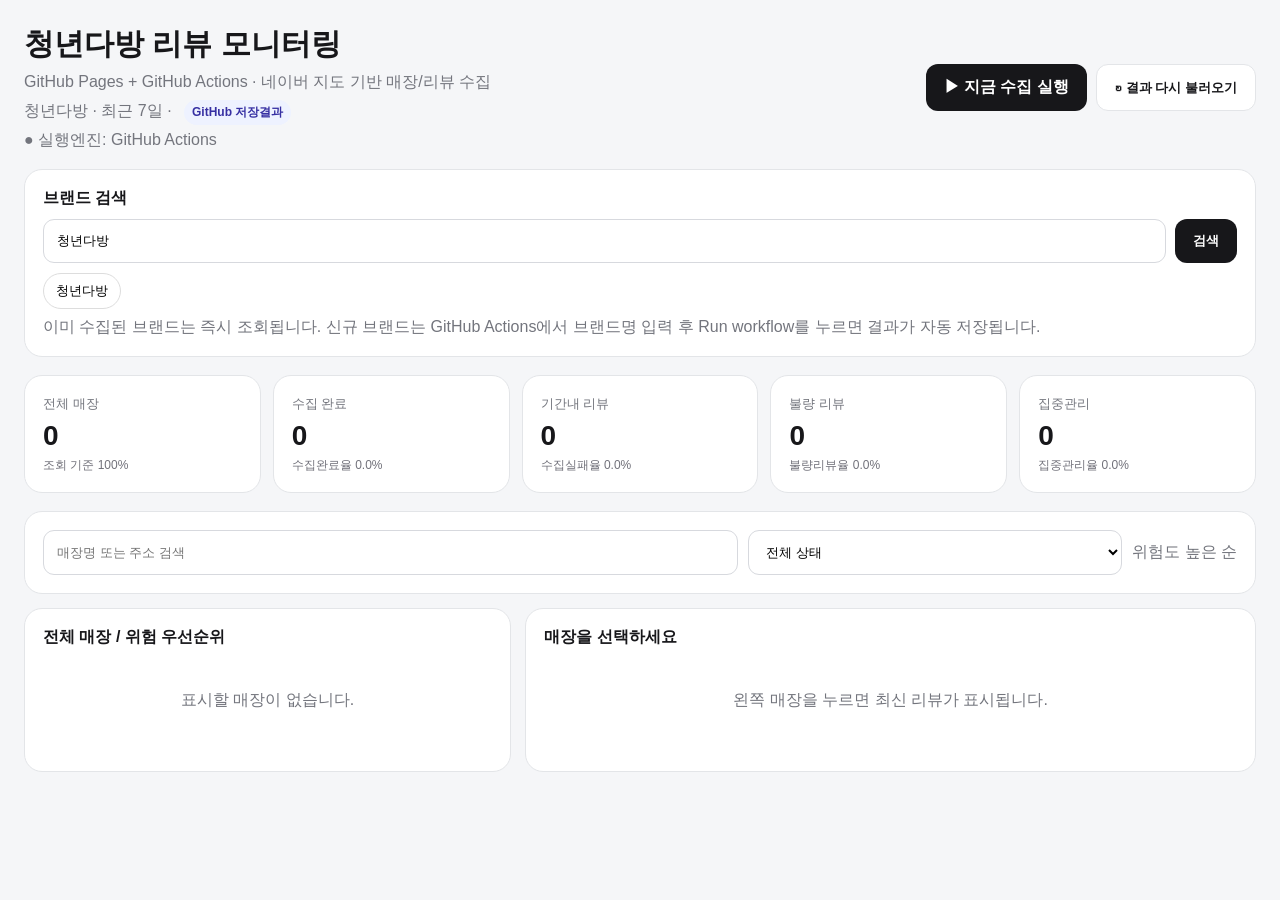
==== commit 6eae4157: "feat: remove Vercel dependency from dashboard" ====
--- a/site/index.html
+++ b/site/index.html
@@ -1,12 +1,11 @@
-<!doctype html><html lang="ko"><head><meta charset="utf-8"><meta name="viewport" content="width=device-width,initial-scale=1"><title>브랜드 리뷰 모니터링</title><style>:root{--bg:#f5f6f8;--card:#fff;--line:#e3e5e8;--text:#17171a;--muted:#73757d}*{box-sizing:border-box}body{margin:0;background:var(--bg);color:var(--text);font-family:Pretendard,"Noto Sans KR",Arial,sans-serif}.wrap{max-width:1420px;margin:auto;padding:28px}.head{display:flex;justify-content:space-between;gap:20px;align-items:center}.head h1{margin:0;font-size:30px}.sub,.muted{color:var(--muted)}.sub{margin-top:7px}.actions,.brandbar{display:flex;gap:9px;flex-wrap:wrap}.btn{border:0;border-radius:12px;padding:13px 18px;font-weight:800;cursor:pointer;background:#17171a;color:#fff}.btn:disabled{opacity:.45}.secondary{background:#fff;color:#17171a;border:1px solid var(--line)}input,select{padding:13px;border:1px solid #d7d9de;border-radius:11px;background:#fff}.brandbox{margin:18px 0;padding:17px;background:#fff;border:1px solid var(--line);border-radius:18px}.brandbar input{flex:1;min-width:220px}.chip{border:1px solid #ddd;background:#fff;border-radius:999px;padding:8px 12px;cursor:pointer}.progress{display:none;margin:18px 0;background:#fff;border:1px solid var(--line);border-radius:16px;padding:16px}.bar{height:9px;background:#eceef1;border-radius:99px;overflow:hidden;margin-top:10px}.bar i{display:block;height:100%;width:0;background:#17171a}.summary{display:grid;grid-template-columns:repeat(5,1fr);gap:12px;margin:18px 0}.card{background:#fff;border:1px solid var(--line);border-radius:18px;padding:19px}.metric span{font-size:13px;color:var(--muted)}.metric b{display:block;font-size:28px;margin-top:7px}.ratio{font-size:12px;color:#71717a;margin-top:5px}.toolbar{display:grid;grid-template-columns:1.3fr .7fr auto;gap:10px;margin-bottom:14px}.layout{display:grid;grid-template-columns:1fr 1.5fr;gap:14px}.stores{max-height:720px;overflow:auto}.store{padding:14px 4px;border-bottom:1px solid #eee;cursor:pointer}.top{display:flex;justify-content:space-between;gap:8px}.pill{font-size:11px;font-weight:800;padding:5px 8px;border-radius:999px}.critical{background:#fee2e2;color:#b91c1c}.warning{background:#fef3c7;color:#92400e}.good{background:#dcfce7;color:#166534}.pending{background:#e5e7eb;color:#4b5563}.failed{background:#fee2e2;color:#991b1b}.error{color:#b91c1c}.review{padding:15px 0;border-bottom:1px solid #eee;line-height:1.7}.bad{background:#fee2e2;color:#b91c1c;font-weight:800;padding:2px 4px;border-radius:4px}.positive{background:#dcfce7;color:#166534;font-weight:800;padding:2px 4px;border-radius:4px}.empty{text-align:center;color:var(--muted);padding:45px 12px}.engine{margin-top:8px;font-size:12px}.mode{display:inline-block;margin-left:8px;padding:4px 8px;border-radius:999px;background:#eef2ff;color:#3730a3;font-size:12px;font-weight:700}@media(max-width:850px){.summary,.layout,.toolbar{grid-template-columns:1fr}.head{align-items:flex-start;flex-direction:column}.wrap{padding:16px}}</style></head><body><div class="wrap"><div class="head"><div><h1><span id="brandTitle">청년다방</span> 리뷰 모니터링</h1><div class="sub">브랜드 검색 · 네이버 지도 매장 탐색 · 최신 리뷰 · 불량언어 자동체크 · 위험지점 우선관리</div><div id="scan" class="muted" style="margin-top:7px">실행엔진 확인 중…</div><div id="engine" class="engine muted"></div></div><div class="actions"><button class="btn" id="start">▶ 지금 전체 수집 시작 · 최근 7일</button><button class="btn secondary" id="stop" disabled>■ 중지</button><button class="btn secondary" id="reload">↻ 매장 다시 불러오기</button></div></div><div class="brandbox"><b>브랜드 검색</b><div class="brandbar" style="margin-top:10px"><input id="brandSearch" placeholder="예: 텐퍼센트커피, 메가MGC커피, 은화수식당"><button class="btn" id="brandGo">검색</button><button class="btn secondary" id="favorite">☆ 브랜드 저장</button></div><div id="recentBrands" style="margin-top:10px"></div><div class="muted" style="margin-top:8px">브랜드를 검색하면 네이버 지도에서 매장을 찾고, 검색된 매장을 같은 리뷰 분석 엔진으로 검사합니다.</div></div><div class="progress" id="progress"><b id="progressText">수집 준비 중</b><div class="bar"><i id="bar"></i></div><div class="muted" id="current" style="margin-top:8px"></div></div><div class="summary"><div class="card metric"><span>전체 매장</span><b id="mStores">0</b><div class="ratio">조회 기준 100%</div></div><div class="card metric"><span>수집 완료</span><b id="mOk">0</b><div class="ratio" id="rOk">0%</div></div><div class="card metric"><span>기간내 리뷰</span><b id="mReviews">0</b><div class="ratio" id="rFail">실패 0%</div></div><div class="card metric"><span>불량 리뷰</span><b id="mBad">0</b><div class="ratio" id="rBad">0%</div></div><div class="card metric"><span>집중관리</span><b id="mCritical">0</b><div class="ratio" id="rCritical">0%</div></div></div><div class="card toolbar"><input id="search" placeholder="매장명 또는 주소 검색"><select id="filter"><option value="all">전체 상태</option><option value="critical">집중관리</option><option value="warning">주의</option><option value="good">정상</option><option value="pending">미수집</option><option value="failed">수집실패</option></select><span class="muted" style="align-self:center">위험도 높은 순</span></div><div class="layout"><div class="card"><b>전체 매장 / 위험 우선순위</b><div id="stores" class="stores"><div class="empty">매장 목록을 불러오는 중…</div></div></div><div class="card"><b id="title">매장을 선택하세요</b><div id="reviews" class="empty">왼쪽 매장을 누르면 최신 리뷰가 표시됩니다.</div></div></div></div><script>
-const API='https://youngdabang-review-live.vercel.app';const BAD=['불친절','맛없','별로','최악','위생','더럽','머리카락','늦','오래 걸','짜증','불쾌','실망','비싸','재방문 안'];const GOOD=['친절','맛있','추천','깨끗','만족','좋아요','재방문','최고'];let DATA={brand:'청년다방',stores:[],mode:'auto',window_days:2},running=false;const $=x=>document.getElementById(x),esc=s=>String(s??'').replace(/[&<>"']/g,m=>({'&':'&amp;','<':'&lt;','>':'&gt;','"':'&quot;',"'":'&#39;'}[m])),pct=(a,b)=>b?((a/b)*100).toFixed(1)+'%':'0.0%';
-function analyze(t){const bad=BAD.filter(w=>t.includes(w));let good=GOOD.filter(w=>t.includes(w));if(t.includes('불친절')||t.includes('친절하지'))good=good.filter(w=>w!=='친절');const score=Math.max(0,bad.length*10-good.length*2);return{bad,good,score,level:score>=20?'critical':score>=10?'warning':'good'}}function stats(s){if(s.error&&!s.collected)return{bad:0,max:0,level:'failed'};if(!s.collected)return{bad:0,max:0,level:'pending'};if(!s.reviews?.length)return{bad:0,max:0,level:'good'};const a=s.reviews.map(r=>analyze(r.text||'')),max=Math.max(...a.map(x=>x.score));return{bad:a.filter(x=>x.bad.length).length,max,level:max>=20?'critical':max>=10?'warning':'good'}}function badge(l){return`<span class="pill ${l}">${{critical:'집중관리',warning:'주의',good:'정상',pending:'미수집',failed:'수집실패'}[l]}</span>`}function key(){return'brand-review-'+DATA.brand}function save(){localStorage.setItem(key(),JSON.stringify(DATA));localStorage.setItem('last-brand',DATA.brand)}
-function render(){ $('brandTitle').textContent=DATA.brand;const q=$('search').value.trim(),f=$('filter').value,rank={critical:5,warning:4,failed:3,good:2,pending:1};const idx=DATA.stores.map((s,i)=>({s,i,st:stats(s)})),list=idx.filter(x=>(!q||(x.s.name+x.s.address).includes(q))&&(f==='all'||x.st.level===f)).sort((a,b)=>rank[b.st.level]-rank[a.st.level]||b.st.max-a.st.max||a.s.name.localeCompare(b.s.name));const total=DATA.stores.length,ok=DATA.stores.filter(s=>s.collected).length,failed=DATA.stores.filter(s=>s.error&&!s.collected).length,reviews=DATA.stores.reduce((n,s)=>n+(s.reviews?.length||0),0),bad=idx.reduce((n,x)=>n+x.st.bad,0),critical=idx.filter(x=>x.st.level==='critical').length;$('mStores').textContent=total;$('mOk').textContent=ok;$('mReviews').textContent=reviews;$('mBad').textContent=bad;$('mCritical').textContent=critical;$('rOk').textContent='수집완료율 '+pct(ok,total);$('rFail').textContent='수집실패율 '+pct(failed,total);$('rBad').textContent='불량리뷰율 '+pct(bad,reviews);$('rCritical').textContent='집중관리율 '+pct(critical,total);$('stores').innerHTML=list.length?list.map(x=>`<div class="store" data-i="${x.i}"><div class="top"><b>${esc(x.s.name)}</b>${badge(x.st.level)}</div><div class="muted">${esc(x.s.address||'')}</div><div class="muted">리뷰 ${x.s.reviews?.length||0} · 불량 ${x.st.bad}${x.s.error?' · '+esc(x.s.error):''}</div></div>`).join(''):'<div class="empty">표시할 매장이 없습니다.</div>';document.querySelectorAll('.store').forEach(e=>e.onclick=()=>show(DATA.stores[+e.dataset.i]));renderBrands()}
-function show(s){$('title').textContent=s.name+' · 최신 리뷰';if(!s.reviews?.length){$('reviews').innerHTML=`<div class="empty">${s.error?`<span class="error">${esc(s.error)}</span><br><br>`:''}${s.collected?'해당 기간 신규 리뷰가 없습니다.':'아직 수집되지 않았습니다.'}</div>`;return}$('reviews').innerHTML=s.reviews.map(r=>{const a=analyze(r.text||'');let t=esc(r.text);a.bad.forEach(w=>t=t.replaceAll(esc(w),`<span class="bad">${esc(w)}</span>`));a.good.forEach(w=>t=t.replaceAll(esc(w),`<span class="positive">${esc(w)}</span>`));return`<div class="review">${badge(a.level)}<div style="margin-top:8px">${t}</div><div class="muted">불량 ${esc(a.bad.join(', ')||'-')} · 좋은 ${esc(a.good.join(', ')||'-')} · ${esc(r.created_at||'')}</div></div>`}).join('')}
-async function json(url,opt){const r=await fetch(url,opt);const d=await r.json().catch(()=>({}));if(!r.ok)throw Error(d.error||`HTTP ${r.status}`);return d}function modeText(){return DATA.mode==='manual'?'<span class="mode">지금조회 · 최근 7일</span>':'<span class="mode">자동수집 · 전일+당일</span>'}
-function brandList(){try{return JSON.parse(localStorage.getItem('saved-brands')||'["청년다방"]')}catch{return['청년다방']}}function renderBrands(){$('recentBrands').innerHTML=brandList().map(b=>`<button class="chip" data-brand="${esc(b)}">${esc(b)}</button>`).join(' ');document.querySelectorAll('.chip').forEach(x=>x.onclick=()=>searchBrand(x.dataset.brand))}function remember(b){let a=brandList();a=[b,...a.filter(x=>x!==b)].slice(0,10);localStorage.setItem('saved-brands',JSON.stringify(a));renderBrands()}
-async function searchBrand(brand){brand=String(brand||'').trim();if(brand.length<2)return;running=false;$('brandSearch').value=brand;$('scan').textContent=`${brand} · 네이버 지도에서 매장 검색 중…`;try{let d;if(brand==='청년다방')d=await json(API+'/api/stores');else d=await json(API+'/api/brand-search?brand='+encodeURIComponent(brand));let old={};try{old=JSON.parse(localStorage.getItem('brand-review-'+brand)||'{}')}catch{}const om=new Map((old.stores||[]).map(s=>[s.place_id||s.name+'|'+s.address,s]));DATA={brand,mode:'manual',window_days:7,stores:(d.stores||[]).map(s=>{const p=om.get(s.place_id||s.name+'|'+s.address);return{...s,reviews:p?.reviews||[],error:null,collected:p?.collected||false}})};save();remember(brand);render();$('scan').innerHTML=`${esc(brand)} · 네이버 지도 검색 ${DATA.stores.length}개 매장 ${modeText()}`;}catch(e){$('scan').innerHTML=`<span class="error">${esc(brand)} 검색 실패 · ${esc(e.message)}</span>`}}
-async function loadStores(){return searchBrand(DATA.brand||'청년다방')}async function ping(){try{const d=await json(API+'/api/ping');$('engine').innerHTML=`<span style="color:#166534">● 실행엔진 연결됨 · ${esc(d.service||'Vercel')} v${esc(d.version||'')}</span>`;return true}catch(e){$('engine').innerHTML=`<span class="error">● 실행엔진 오류 · ${esc(e.message)}</span>`;return false}}
-async function run(){if(running)return;if(!DATA.stores.length)await loadStores();if(!DATA.stores.length)return;DATA.mode='manual';DATA.window_days=7;running=true;$('start').disabled=true;$('stop').disabled=false;$('progress').style.display='block';let ok=0,fail=0;for(let i=0;i<DATA.stores.length&&running;i++){const s=DATA.stores[i];$('progressText').textContent=`${i+1} / ${DATA.stores.length} 매장 검사 중 · 성공 ${ok} · 실패 ${fail}`;$('current').textContent=s.name+' '+s.address;$('bar').style.width=((i+1)/DATA.stores.length*100)+'%';try{const d=await json(API+'/api/check',{method:'POST',headers:{'Content-Type':'application/json'},body:JSON.stringify({name:s.name,address:s.address,days:7,place_id:s.place_id})});s.reviews=d.reviews||[];s.place_id=d.place_id||s.place_id;s.error=null;s.collected=true;ok++}catch(e){s.error=e.message;s.collected=false;fail++}save();render()}running=false;$('start').disabled=false;$('stop').disabled=true;$('scan').innerHTML=`${esc(DATA.brand)} 직접수집 완료 · 성공 ${ok} · 실패 ${fail} ${modeText()}`}
-$('brandGo').onclick=()=>searchBrand($('brandSearch').value);$('brandSearch').onkeydown=e=>{if(e.key==='Enter')searchBrand(e.target.value)};$('favorite').onclick=()=>remember(DATA.brand);$('start').onclick=run;$('stop').onclick=()=>running=false;$('reload').onclick=loadStores;$('search').oninput=render;$('filter').onchange=render;(async()=>{const b=localStorage.getItem('last-brand')||'청년다방';try{DATA=JSON.parse(localStorage.getItem('brand-review-'+b)||'null')||{brand:b,stores:[],mode:'manual',window_days:7}}catch{}render();if(await ping())await loadStores()})();
+<!doctype html><html lang="ko"><head><meta charset="utf-8"><meta name="viewport" content="width=device-width,initial-scale=1"><title>브랜드 리뷰 모니터링</title><style>:root{--bg:#f5f6f8;--card:#fff;--line:#e3e5e8;--text:#17171a;--muted:#73757d}*{box-sizing:border-box}body{margin:0;background:var(--bg);color:var(--text);font-family:Pretendard,"Noto Sans KR",Arial,sans-serif}.wrap{max-width:1420px;margin:auto;padding:24px}.head{display:flex;justify-content:space-between;gap:18px;align-items:center}.head h1{margin:0;font-size:30px}.sub,.muted{color:var(--muted)}.sub{margin-top:7px}.actions,.brandbar{display:flex;gap:9px;flex-wrap:wrap}.btn{border:0;border-radius:12px;padding:13px 18px;font-weight:800;cursor:pointer;background:#17171a;color:#fff;text-decoration:none;display:inline-flex;align-items:center}.secondary{background:#fff;color:#17171a;border:1px solid var(--line)}input,select{padding:13px;border:1px solid #d7d9de;border-radius:11px;background:#fff}.brandbox,.card{background:#fff;border:1px solid var(--line);border-radius:18px;padding:18px}.brandbox{margin:18px 0}.brandbar input{flex:1;min-width:220px}.chip{border:1px solid #ddd;background:#fff;border-radius:999px;padding:8px 12px;cursor:pointer}.summary{display:grid;grid-template-columns:repeat(5,1fr);gap:12px;margin:18px 0}.metric span{font-size:13px;color:var(--muted)}.metric b{display:block;font-size:28px;margin-top:7px}.ratio{font-size:12px;color:#71717a;margin-top:5px}.toolbar{display:grid;grid-template-columns:1.3fr .7fr auto;gap:10px;margin-bottom:14px}.layout{display:grid;grid-template-columns:1fr 1.5fr;gap:14px}.stores{max-height:720px;overflow:auto}.store{padding:14px 4px;border-bottom:1px solid #eee;cursor:pointer}.top{display:flex;justify-content:space-between;gap:8px}.pill{font-size:11px;font-weight:800;padding:5px 8px;border-radius:999px}.critical{background:#fee2e2;color:#b91c1c}.warning{background:#fef3c7;color:#92400e}.good{background:#dcfce7;color:#166534}.pending{background:#e5e7eb;color:#4b5563}.failed{background:#fee2e2;color:#991b1b}.error{color:#b91c1c}.review{padding:15px 0;border-bottom:1px solid #eee;line-height:1.7}.bad{background:#fee2e2;color:#b91c1c;font-weight:800;padding:2px 4px;border-radius:4px}.positive{background:#dcfce7;color:#166534;font-weight:800;padding:2px 4px;border-radius:4px}.empty{text-align:center;color:var(--muted);padding:42px 12px}.mode{display:inline-block;margin-left:8px;padding:4px 8px;border-radius:999px;background:#eef2ff;color:#3730a3;font-size:12px;font-weight:700}.notice{padding:12px;border-radius:12px;background:#fff7ed;color:#9a3412;margin-top:10px}@media(max-width:850px){.summary,.layout,.toolbar{grid-template-columns:1fr}.head{align-items:flex-start;flex-direction:column}.wrap{padding:15px}}</style></head><body><div class="wrap"><div class="head"><div><h1><span id="brandTitle">청년다방</span> 리뷰 모니터링</h1><div class="sub">GitHub Pages + GitHub Actions · 네이버 지도 기반 매장/리뷰 수집</div><div id="scan" class="muted" style="margin-top:7px">GitHub 데이터 불러오는 중…</div><div class="muted" style="margin-top:5px">● 실행엔진: GitHub Actions</div></div><div class="actions"><a class="btn" id="collectLink" target="_blank" href="https://github.com/heeseung-lab/hee/actions/workflows/brand-search.yml">▶ 지금 수집 실행</a><button class="btn secondary" id="reload">↻ 결과 다시 불러오기</button></div></div><div class="brandbox"><b>브랜드 검색</b><div class="brandbar" style="margin-top:10px"><input id="brandSearch" placeholder="예: 한마음정육식당, 텐퍼센트커피, 메가MGC커피"><button class="btn" id="brandGo">검색</button></div><div id="brandChips" style="margin-top:10px"></div><div class="muted" style="margin-top:8px">이미 수집된 브랜드는 즉시 조회됩니다. 신규 브랜드는 GitHub Actions에서 브랜드명 입력 후 Run workflow를 누르면 결과가 자동 저장됩니다.</div><div id="requestBox"></div></div><div class="summary"><div class="card metric"><span>전체 매장</span><b id="mStores">0</b><div class="ratio">조회 기준 100%</div></div><div class="card metric"><span>수집 완료</span><b id="mOk">0</b><div class="ratio" id="rOk">0%</div></div><div class="card metric"><span>기간내 리뷰</span><b id="mReviews">0</b><div class="ratio" id="rFail">실패 0%</div></div><div class="card metric"><span>불량 리뷰</span><b id="mBad">0</b><div class="ratio" id="rBad">0%</div></div><div class="card metric"><span>집중관리</span><b id="mCritical">0</b><div class="ratio" id="rCritical">0%</div></div></div><div class="card toolbar"><input id="search" placeholder="매장명 또는 주소 검색"><select id="filter"><option value="all">전체 상태</option><option value="critical">집중관리</option><option value="warning">주의</option><option value="good">정상</option><option value="failed">수집실패</option></select><span class="muted" style="align-self:center">위험도 높은 순</span></div><div class="layout"><div class="card"><b>전체 매장 / 위험 우선순위</b><div id="stores" class="stores"><div class="empty">데이터를 불러오는 중…</div></div></div><div class="card"><b id="title">매장을 선택하세요</b><div id="reviews" class="empty">왼쪽 매장을 누르면 최신 리뷰가 표시됩니다.</div></div></div></div><script>
+const ACTION='https://github.com/heeseung-lab/hee/actions/workflows/brand-search.yml';const BAD=['불친절','맛없','별로','최악','위생','더럽','머리카락','늦','오래 걸','짜증','불쾌','실망','비싸','재방문 안'];const GOOD=['친절','맛있','추천','깨끗','만족','좋아요','재방문','최고'];let INDEX={brands:[]},DATA={brand:'청년다방',stores:[],window_days:2};const $=x=>document.getElementById(x),esc=s=>String(s??'').replace(/[&<>"']/g,m=>({'&':'&amp;','<':'&lt;','>':'&gt;','"':'&quot;',"'":'&#39;'}[m])),pct=(a,b)=>b?((a/b)*100).toFixed(1)+'%':'0.0%';
+function analyze(t){const bad=BAD.filter(w=>t.includes(w));let good=GOOD.filter(w=>t.includes(w));if(t.includes('불친절')||t.includes('친절하지'))good=good.filter(w=>w!=='친절');const score=Math.max(0,bad.length*10-good.length*2);return{bad,good,score,level:score>=20?'critical':score>=10?'warning':'good'}}function stats(s){if(s.error)return{bad:0,max:0,level:'failed'};if(!s.reviews?.length)return{bad:0,max:0,level:'good'};const a=s.reviews.map(r=>analyze(r.text||'')),max=Math.max(...a.map(x=>x.score));return{bad:a.filter(x=>x.bad.length).length,max,level:max>=20?'critical':max>=10?'warning':'good'}}function badge(l){return`<span class="pill ${l}">${{critical:'집중관리',warning:'주의',good:'정상',failed:'수집실패'}[l]}</span>`}
+function render(){ $('brandTitle').textContent=DATA.brand||'브랜드';const q=$('search').value.trim(),f=$('filter').value,rank={critical:4,warning:3,failed:2,good:1};const idx=DATA.stores.map((s,i)=>({s,i,st:stats(s)})),list=idx.filter(x=>(!q||(x.s.name+x.s.address).includes(q))&&(f==='all'||x.st.level===f)).sort((a,b)=>rank[b.st.level]-rank[a.st.level]||b.st.max-a.st.max||a.s.name.localeCompare(b.s.name));const total=DATA.stores.length,failed=DATA.stores.filter(s=>s.error).length,ok=total-failed,reviews=DATA.stores.reduce((n,s)=>n+(s.reviews?.length||0),0),bad=idx.reduce((n,x)=>n+x.st.bad,0),critical=idx.filter(x=>x.st.level==='critical').length;$('mStores').textContent=total;$('mOk').textContent=ok;$('mReviews').textContent=reviews;$('mBad').textContent=bad;$('mCritical').textContent=critical;$('rOk').textContent='수집완료율 '+pct(ok,total);$('rFail').textContent='수집실패율 '+pct(failed,total);$('rBad').textContent='불량리뷰율 '+pct(bad,reviews);$('rCritical').textContent='집중관리율 '+pct(critical,total);$('stores').innerHTML=list.length?list.map(x=>`<div class="store" data-i="${x.i}"><div class="top"><b>${esc(x.s.name)}</b>${badge(x.st.level)}</div><div class="muted">${esc(x.s.address||'')}</div><div class="muted">리뷰 ${x.s.reviews?.length||0} · 불량 ${x.st.bad}${x.s.error?' · '+esc(x.s.error):''}</div></div>`).join(''):'<div class="empty">표시할 매장이 없습니다.</div>';document.querySelectorAll('.store').forEach(e=>e.onclick=()=>show(DATA.stores[+e.dataset.i]))}
+function show(s){$('title').textContent=s.name+' · 최신 리뷰';if(!s.reviews?.length){$('reviews').innerHTML=`<div class="empty">${s.error?`<span class="error">${esc(s.error)}</span><br><br>`:''}해당 기간 리뷰가 없습니다.</div>`;return}$('reviews').innerHTML=s.reviews.map(r=>{const a=analyze(r.text||'');let t=esc(r.text);a.bad.forEach(w=>t=t.replaceAll(esc(w),`<span class="bad">${esc(w)}</span>`));a.good.forEach(w=>t=t.replaceAll(esc(w),`<span class="positive">${esc(w)}</span>`));return`<div class="review">${badge(a.level)}<div style="margin-top:8px">${t}</div><div class="muted">불량 ${esc(a.bad.join(', ')||'-')} · 좋은 ${esc(a.good.join(', ')||'-')} · ${esc(r.created_at||'')}</div></div>`}).join('')}
+async function getJson(url){const r=await fetch(url+'?ts='+Date.now(),{cache:'no-store'});if(!r.ok)throw Error('HTTP '+r.status);return r.json()}
+function chips(){const names=['청년다방',...(INDEX.brands||[]).map(x=>x.name).filter(x=>x!=='청년다방')];$('brandChips').innerHTML=[...new Set(names)].map(b=>`<button class="chip" data-b="${esc(b)}">${esc(b)}</button>`).join(' ');document.querySelectorAll('.chip').forEach(x=>x.onclick=()=>loadBrand(x.dataset.b))}
+async function loadIndex(){try{INDEX=await getJson('./data/brands/index.json')}catch{INDEX={brands:[]}}chips()}
+async function loadBrand(brand){brand=String(brand||'').trim();if(!brand)return;$('brandSearch').value=brand;$('requestBox').innerHTML='';try{let d;if(brand==='청년다방')d=await getJson('./data/reviews.json');else{const meta=(INDEX.brands||[]).find(x=>x.name===brand);if(!meta)throw Error('NOT_COLLECTED');d=await getJson('./data/brands/'+encodeURIComponent(meta.slug)+'.json')}DATA={brand,stores:(d.stores||[]),window_days:d.window_days||7};render();$('scan').innerHTML=`${esc(brand)} · ${esc(d.window_label||('최근 '+DATA.window_days+'일'))} · ${esc(d.generated_at||'')} <span class="mode">GitHub 저장결과</span>`;$('collectLink').href=brand==='청년다방'?'https://github.com/heeseung-lab/hee/actions/workflows/collect-static.yml':ACTION;}catch(e){DATA={brand,stores:[],window_days:7};render();$('scan').innerHTML=`<span class="error">${esc(brand)} 데이터가 아직 없습니다.</span>`;$('requestBox').innerHTML=`<div class="notice"><b>${esc(brand)} 신규 수집이 필요합니다.</b><br>아래 버튼 → Run workflow → Brand에 <b>${esc(brand)}</b> 입력 → Run workflow.<br><br><a class="btn" target="_blank" href="${ACTION}">GitHub에서 ${esc(brand)} 수집 시작</a></div>`;$('collectLink').href=ACTION;}}
+$('brandGo').onclick=()=>loadBrand($('brandSearch').value);$('brandSearch').onkeydown=e=>{if(e.key==='Enter')loadBrand(e.target.value)};$('reload').onclick=async()=>{await loadIndex();await loadBrand(DATA.brand)};$('search').oninput=render;$('filter').onchange=render;(async()=>{await loadIndex();await loadBrand('청년다방')})();
 </script></body></html>
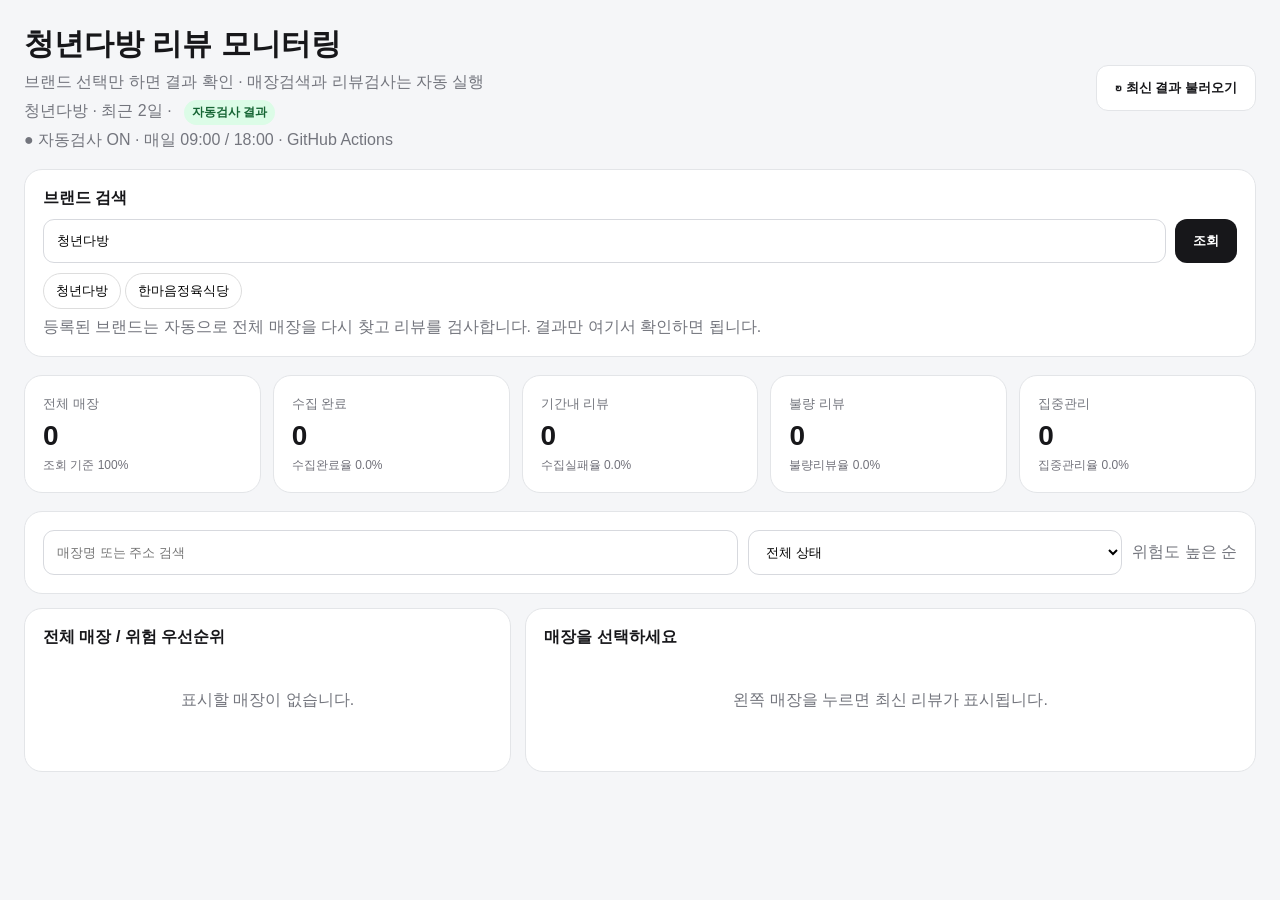
==== commit ccde8608: "feat: simplify dashboard for automatic monitoring" ====
--- a/site/index.html
+++ b/site/index.html
@@ -1,11 +1,11 @@
-<!doctype html><html lang="ko"><head><meta charset="utf-8"><meta name="viewport" content="width=device-width,initial-scale=1"><title>브랜드 리뷰 모니터링</title><style>:root{--bg:#f5f6f8;--card:#fff;--line:#e3e5e8;--text:#17171a;--muted:#73757d}*{box-sizing:border-box}body{margin:0;background:var(--bg);color:var(--text);font-family:Pretendard,"Noto Sans KR",Arial,sans-serif}.wrap{max-width:1420px;margin:auto;padding:24px}.head{display:flex;justify-content:space-between;gap:18px;align-items:center}.head h1{margin:0;font-size:30px}.sub,.muted{color:var(--muted)}.sub{margin-top:7px}.actions,.brandbar{display:flex;gap:9px;flex-wrap:wrap}.btn{border:0;border-radius:12px;padding:13px 18px;font-weight:800;cursor:pointer;background:#17171a;color:#fff;text-decoration:none;display:inline-flex;align-items:center}.secondary{background:#fff;color:#17171a;border:1px solid var(--line)}input,select{padding:13px;border:1px solid #d7d9de;border-radius:11px;background:#fff}.brandbox,.card{background:#fff;border:1px solid var(--line);border-radius:18px;padding:18px}.brandbox{margin:18px 0}.brandbar input{flex:1;min-width:220px}.chip{border:1px solid #ddd;background:#fff;border-radius:999px;padding:8px 12px;cursor:pointer}.summary{display:grid;grid-template-columns:repeat(5,1fr);gap:12px;margin:18px 0}.metric span{font-size:13px;color:var(--muted)}.metric b{display:block;font-size:28px;margin-top:7px}.ratio{font-size:12px;color:#71717a;margin-top:5px}.toolbar{display:grid;grid-template-columns:1.3fr .7fr auto;gap:10px;margin-bottom:14px}.layout{display:grid;grid-template-columns:1fr 1.5fr;gap:14px}.stores{max-height:720px;overflow:auto}.store{padding:14px 4px;border-bottom:1px solid #eee;cursor:pointer}.top{display:flex;justify-content:space-between;gap:8px}.pill{font-size:11px;font-weight:800;padding:5px 8px;border-radius:999px}.critical{background:#fee2e2;color:#b91c1c}.warning{background:#fef3c7;color:#92400e}.good{background:#dcfce7;color:#166534}.pending{background:#e5e7eb;color:#4b5563}.failed{background:#fee2e2;color:#991b1b}.error{color:#b91c1c}.review{padding:15px 0;border-bottom:1px solid #eee;line-height:1.7}.bad{background:#fee2e2;color:#b91c1c;font-weight:800;padding:2px 4px;border-radius:4px}.positive{background:#dcfce7;color:#166534;font-weight:800;padding:2px 4px;border-radius:4px}.empty{text-align:center;color:var(--muted);padding:42px 12px}.mode{display:inline-block;margin-left:8px;padding:4px 8px;border-radius:999px;background:#eef2ff;color:#3730a3;font-size:12px;font-weight:700}.notice{padding:12px;border-radius:12px;background:#fff7ed;color:#9a3412;margin-top:10px}@media(max-width:850px){.summary,.layout,.toolbar{grid-template-columns:1fr}.head{align-items:flex-start;flex-direction:column}.wrap{padding:15px}}</style></head><body><div class="wrap"><div class="head"><div><h1><span id="brandTitle">청년다방</span> 리뷰 모니터링</h1><div class="sub">GitHub Pages + GitHub Actions · 네이버 지도 기반 매장/리뷰 수집</div><div id="scan" class="muted" style="margin-top:7px">GitHub 데이터 불러오는 중…</div><div class="muted" style="margin-top:5px">● 실행엔진: GitHub Actions</div></div><div class="actions"><a class="btn" id="collectLink" target="_blank" href="https://github.com/heeseung-lab/hee/actions/workflows/brand-search.yml">▶ 지금 수집 실행</a><button class="btn secondary" id="reload">↻ 결과 다시 불러오기</button></div></div><div class="brandbox"><b>브랜드 검색</b><div class="brandbar" style="margin-top:10px"><input id="brandSearch" placeholder="예: 한마음정육식당, 텐퍼센트커피, 메가MGC커피"><button class="btn" id="brandGo">검색</button></div><div id="brandChips" style="margin-top:10px"></div><div class="muted" style="margin-top:8px">이미 수집된 브랜드는 즉시 조회됩니다. 신규 브랜드는 GitHub Actions에서 브랜드명 입력 후 Run workflow를 누르면 결과가 자동 저장됩니다.</div><div id="requestBox"></div></div><div class="summary"><div class="card metric"><span>전체 매장</span><b id="mStores">0</b><div class="ratio">조회 기준 100%</div></div><div class="card metric"><span>수집 완료</span><b id="mOk">0</b><div class="ratio" id="rOk">0%</div></div><div class="card metric"><span>기간내 리뷰</span><b id="mReviews">0</b><div class="ratio" id="rFail">실패 0%</div></div><div class="card metric"><span>불량 리뷰</span><b id="mBad">0</b><div class="ratio" id="rBad">0%</div></div><div class="card metric"><span>집중관리</span><b id="mCritical">0</b><div class="ratio" id="rCritical">0%</div></div></div><div class="card toolbar"><input id="search" placeholder="매장명 또는 주소 검색"><select id="filter"><option value="all">전체 상태</option><option value="critical">집중관리</option><option value="warning">주의</option><option value="good">정상</option><option value="failed">수집실패</option></select><span class="muted" style="align-self:center">위험도 높은 순</span></div><div class="layout"><div class="card"><b>전체 매장 / 위험 우선순위</b><div id="stores" class="stores"><div class="empty">데이터를 불러오는 중…</div></div></div><div class="card"><b id="title">매장을 선택하세요</b><div id="reviews" class="empty">왼쪽 매장을 누르면 최신 리뷰가 표시됩니다.</div></div></div></div><script>
-const ACTION='https://github.com/heeseung-lab/hee/actions/workflows/brand-search.yml';const BAD=['불친절','맛없','별로','최악','위생','더럽','머리카락','늦','오래 걸','짜증','불쾌','실망','비싸','재방문 안'];const GOOD=['친절','맛있','추천','깨끗','만족','좋아요','재방문','최고'];let INDEX={brands:[]},DATA={brand:'청년다방',stores:[],window_days:2};const $=x=>document.getElementById(x),esc=s=>String(s??'').replace(/[&<>"']/g,m=>({'&':'&amp;','<':'&lt;','>':'&gt;','"':'&quot;',"'":'&#39;'}[m])),pct=(a,b)=>b?((a/b)*100).toFixed(1)+'%':'0.0%';
+<!doctype html><html lang="ko"><head><meta charset="utf-8"><meta name="viewport" content="width=device-width,initial-scale=1"><title>브랜드 리뷰 모니터링</title><style>:root{--bg:#f5f6f8;--card:#fff;--line:#e3e5e8;--text:#17171a;--muted:#73757d}*{box-sizing:border-box}body{margin:0;background:var(--bg);color:var(--text);font-family:Pretendard,"Noto Sans KR",Arial,sans-serif}.wrap{max-width:1420px;margin:auto;padding:24px}.head{display:flex;justify-content:space-between;gap:18px;align-items:center}.head h1{margin:0;font-size:30px}.sub,.muted{color:var(--muted)}.sub{margin-top:7px}.actions,.brandbar{display:flex;gap:9px;flex-wrap:wrap}.btn{border:0;border-radius:12px;padding:13px 18px;font-weight:800;cursor:pointer;background:#17171a;color:#fff;text-decoration:none;display:inline-flex;align-items:center}.secondary{background:#fff;color:#17171a;border:1px solid var(--line)}input,select{padding:13px;border:1px solid #d7d9de;border-radius:11px;background:#fff}.brandbox,.card{background:#fff;border:1px solid var(--line);border-radius:18px;padding:18px}.brandbox{margin:18px 0}.brandbar input{flex:1;min-width:220px}.chip{border:1px solid #ddd;background:#fff;border-radius:999px;padding:8px 12px;cursor:pointer}.summary{display:grid;grid-template-columns:repeat(5,1fr);gap:12px;margin:18px 0}.metric span{font-size:13px;color:var(--muted)}.metric b{display:block;font-size:28px;margin-top:7px}.ratio{font-size:12px;color:#71717a;margin-top:5px}.toolbar{display:grid;grid-template-columns:1.3fr .7fr auto;gap:10px;margin-bottom:14px}.layout{display:grid;grid-template-columns:1fr 1.5fr;gap:14px}.stores{max-height:720px;overflow:auto}.store{padding:14px 4px;border-bottom:1px solid #eee;cursor:pointer}.top{display:flex;justify-content:space-between;gap:8px}.pill{font-size:11px;font-weight:800;padding:5px 8px;border-radius:999px}.critical{background:#fee2e2;color:#b91c1c}.warning{background:#fef3c7;color:#92400e}.good{background:#dcfce7;color:#166534}.failed{background:#fee2e2;color:#991b1b}.error{color:#b91c1c}.review{padding:15px 0;border-bottom:1px solid #eee;line-height:1.7}.bad{background:#fee2e2;color:#b91c1c;font-weight:800;padding:2px 4px;border-radius:4px}.positive{background:#dcfce7;color:#166534;font-weight:800;padding:2px 4px;border-radius:4px}.empty{text-align:center;color:var(--muted);padding:42px 12px}.mode{display:inline-block;margin-left:8px;padding:4px 8px;border-radius:999px;background:#dcfce7;color:#166534;font-size:12px;font-weight:700}.notice{padding:12px;border-radius:12px;background:#fff7ed;color:#9a3412;margin-top:10px}@media(max-width:850px){.summary,.layout,.toolbar{grid-template-columns:1fr}.head{align-items:flex-start;flex-direction:column}.wrap{padding:15px}}</style></head><body><div class="wrap"><div class="head"><div><h1><span id="brandTitle">청년다방</span> 리뷰 모니터링</h1><div class="sub">브랜드 선택만 하면 결과 확인 · 매장검색과 리뷰검사는 자동 실행</div><div id="scan" class="muted" style="margin-top:7px">GitHub 데이터 불러오는 중…</div><div class="muted" style="margin-top:5px">● 자동검사 ON · 매일 09:00 / 18:00 · GitHub Actions</div></div><div class="actions"><button class="btn secondary" id="reload">↻ 최신 결과 불러오기</button></div></div><div class="brandbox"><b>브랜드 검색</b><div class="brandbar" style="margin-top:10px"><input id="brandSearch" placeholder="등록된 브랜드명을 입력하세요"><button class="btn" id="brandGo">조회</button></div><div id="brandChips" style="margin-top:10px"></div><div class="muted" style="margin-top:8px">등록된 브랜드는 자동으로 전체 매장을 다시 찾고 리뷰를 검사합니다. 결과만 여기서 확인하면 됩니다.</div><div id="requestBox"></div></div><div class="summary"><div class="card metric"><span>전체 매장</span><b id="mStores">0</b><div class="ratio">조회 기준 100%</div></div><div class="card metric"><span>수집 완료</span><b id="mOk">0</b><div class="ratio" id="rOk">0%</div></div><div class="card metric"><span>기간내 리뷰</span><b id="mReviews">0</b><div class="ratio" id="rFail">실패 0%</div></div><div class="card metric"><span>불량 리뷰</span><b id="mBad">0</b><div class="ratio" id="rBad">0%</div></div><div class="card metric"><span>집중관리</span><b id="mCritical">0</b><div class="ratio" id="rCritical">0%</div></div></div><div class="card toolbar"><input id="search" placeholder="매장명 또는 주소 검색"><select id="filter"><option value="all">전체 상태</option><option value="critical">집중관리</option><option value="warning">주의</option><option value="good">정상</option><option value="failed">수집실패</option></select><span class="muted" style="align-self:center">위험도 높은 순</span></div><div class="layout"><div class="card"><b>전체 매장 / 위험 우선순위</b><div id="stores" class="stores"><div class="empty">데이터를 불러오는 중…</div></div></div><div class="card"><b id="title">매장을 선택하세요</b><div id="reviews" class="empty">왼쪽 매장을 누르면 최신 리뷰가 표시됩니다.</div></div></div></div><script>
+const BAD=['불친절','맛없','별로','최악','위생','더럽','머리카락','늦','오래 걸','짜증','불쾌','실망','비싸','재방문 안'];const GOOD=['친절','맛있','추천','깨끗','만족','좋아요','재방문','최고'];let INDEX={brands:[]},REGISTRY={brands:[]},DATA={brand:'청년다방',stores:[],window_days:2};const $=x=>document.getElementById(x),esc=s=>String(s??'').replace(/[&<>"']/g,m=>({'&':'&amp;','<':'&lt;','>':'&gt;','"':'&quot;',"'":'&#39;'}[m])),pct=(a,b)=>b?((a/b)*100).toFixed(1)+'%':'0.0%';
 function analyze(t){const bad=BAD.filter(w=>t.includes(w));let good=GOOD.filter(w=>t.includes(w));if(t.includes('불친절')||t.includes('친절하지'))good=good.filter(w=>w!=='친절');const score=Math.max(0,bad.length*10-good.length*2);return{bad,good,score,level:score>=20?'critical':score>=10?'warning':'good'}}function stats(s){if(s.error)return{bad:0,max:0,level:'failed'};if(!s.reviews?.length)return{bad:0,max:0,level:'good'};const a=s.reviews.map(r=>analyze(r.text||'')),max=Math.max(...a.map(x=>x.score));return{bad:a.filter(x=>x.bad.length).length,max,level:max>=20?'critical':max>=10?'warning':'good'}}function badge(l){return`<span class="pill ${l}">${{critical:'집중관리',warning:'주의',good:'정상',failed:'수집실패'}[l]}</span>`}
-function render(){ $('brandTitle').textContent=DATA.brand||'브랜드';const q=$('search').value.trim(),f=$('filter').value,rank={critical:4,warning:3,failed:2,good:1};const idx=DATA.stores.map((s,i)=>({s,i,st:stats(s)})),list=idx.filter(x=>(!q||(x.s.name+x.s.address).includes(q))&&(f==='all'||x.st.level===f)).sort((a,b)=>rank[b.st.level]-rank[a.st.level]||b.st.max-a.st.max||a.s.name.localeCompare(b.s.name));const total=DATA.stores.length,failed=DATA.stores.filter(s=>s.error).length,ok=total-failed,reviews=DATA.stores.reduce((n,s)=>n+(s.reviews?.length||0),0),bad=idx.reduce((n,x)=>n+x.st.bad,0),critical=idx.filter(x=>x.st.level==='critical').length;$('mStores').textContent=total;$('mOk').textContent=ok;$('mReviews').textContent=reviews;$('mBad').textContent=bad;$('mCritical').textContent=critical;$('rOk').textContent='수집완료율 '+pct(ok,total);$('rFail').textContent='수집실패율 '+pct(failed,total);$('rBad').textContent='불량리뷰율 '+pct(bad,reviews);$('rCritical').textContent='집중관리율 '+pct(critical,total);$('stores').innerHTML=list.length?list.map(x=>`<div class="store" data-i="${x.i}"><div class="top"><b>${esc(x.s.name)}</b>${badge(x.st.level)}</div><div class="muted">${esc(x.s.address||'')}</div><div class="muted">리뷰 ${x.s.reviews?.length||0} · 불량 ${x.st.bad}${x.s.error?' · '+esc(x.s.error):''}</div></div>`).join(''):'<div class="empty">표시할 매장이 없습니다.</div>';document.querySelectorAll('.store').forEach(e=>e.onclick=()=>show(DATA.stores[+e.dataset.i]))}
+function render(){$('brandTitle').textContent=DATA.brand||'브랜드';const q=$('search').value.trim(),f=$('filter').value,rank={critical:4,warning:3,failed:2,good:1};const idx=DATA.stores.map((s,i)=>({s,i,st:stats(s)})),list=idx.filter(x=>(!q||(x.s.name+x.s.address).includes(q))&&(f==='all'||x.st.level===f)).sort((a,b)=>rank[b.st.level]-rank[a.st.level]||b.st.max-a.st.max||a.s.name.localeCompare(b.s.name));const total=DATA.stores.length,failed=DATA.stores.filter(s=>s.error).length,ok=total-failed,reviews=DATA.stores.reduce((n,s)=>n+(s.reviews?.length||0),0),bad=idx.reduce((n,x)=>n+x.st.bad,0),critical=idx.filter(x=>x.st.level==='critical').length;$('mStores').textContent=total;$('mOk').textContent=ok;$('mReviews').textContent=reviews;$('mBad').textContent=bad;$('mCritical').textContent=critical;$('rOk').textContent='수집완료율 '+pct(ok,total);$('rFail').textContent='수집실패율 '+pct(failed,total);$('rBad').textContent='불량리뷰율 '+pct(bad,reviews);$('rCritical').textContent='집중관리율 '+pct(critical,total);$('stores').innerHTML=list.length?list.map(x=>`<div class="store" data-i="${x.i}"><div class="top"><b>${esc(x.s.name)}</b>${badge(x.st.level)}</div><div class="muted">${esc(x.s.address||'')}</div><div class="muted">리뷰 ${x.s.reviews?.length||0} · 불량 ${x.st.bad}${x.s.error?' · '+esc(x.s.error):''}</div></div>`).join(''):'<div class="empty">표시할 매장이 없습니다.</div>';document.querySelectorAll('.store').forEach(e=>e.onclick=()=>show(DATA.stores[+e.dataset.i]))}
 function show(s){$('title').textContent=s.name+' · 최신 리뷰';if(!s.reviews?.length){$('reviews').innerHTML=`<div class="empty">${s.error?`<span class="error">${esc(s.error)}</span><br><br>`:''}해당 기간 리뷰가 없습니다.</div>`;return}$('reviews').innerHTML=s.reviews.map(r=>{const a=analyze(r.text||'');let t=esc(r.text);a.bad.forEach(w=>t=t.replaceAll(esc(w),`<span class="bad">${esc(w)}</span>`));a.good.forEach(w=>t=t.replaceAll(esc(w),`<span class="positive">${esc(w)}</span>`));return`<div class="review">${badge(a.level)}<div style="margin-top:8px">${t}</div><div class="muted">불량 ${esc(a.bad.join(', ')||'-')} · 좋은 ${esc(a.good.join(', ')||'-')} · ${esc(r.created_at||'')}</div></div>`}).join('')}
 async function getJson(url){const r=await fetch(url+'?ts='+Date.now(),{cache:'no-store'});if(!r.ok)throw Error('HTTP '+r.status);return r.json()}
-function chips(){const names=['청년다방',...(INDEX.brands||[]).map(x=>x.name).filter(x=>x!=='청년다방')];$('brandChips').innerHTML=[...new Set(names)].map(b=>`<button class="chip" data-b="${esc(b)}">${esc(b)}</button>`).join(' ');document.querySelectorAll('.chip').forEach(x=>x.onclick=()=>loadBrand(x.dataset.b))}
-async function loadIndex(){try{INDEX=await getJson('./data/brands/index.json')}catch{INDEX={brands:[]}}chips()}
-async function loadBrand(brand){brand=String(brand||'').trim();if(!brand)return;$('brandSearch').value=brand;$('requestBox').innerHTML='';try{let d;if(brand==='청년다방')d=await getJson('./data/reviews.json');else{const meta=(INDEX.brands||[]).find(x=>x.name===brand);if(!meta)throw Error('NOT_COLLECTED');d=await getJson('./data/brands/'+encodeURIComponent(meta.slug)+'.json')}DATA={brand,stores:(d.stores||[]),window_days:d.window_days||7};render();$('scan').innerHTML=`${esc(brand)} · ${esc(d.window_label||('최근 '+DATA.window_days+'일'))} · ${esc(d.generated_at||'')} <span class="mode">GitHub 저장결과</span>`;$('collectLink').href=brand==='청년다방'?'https://github.com/heeseung-lab/hee/actions/workflows/collect-static.yml':ACTION;}catch(e){DATA={brand,stores:[],window_days:7};render();$('scan').innerHTML=`<span class="error">${esc(brand)} 데이터가 아직 없습니다.</span>`;$('requestBox').innerHTML=`<div class="notice"><b>${esc(brand)} 신규 수집이 필요합니다.</b><br>아래 버튼 → Run workflow → Brand에 <b>${esc(brand)}</b> 입력 → Run workflow.<br><br><a class="btn" target="_blank" href="${ACTION}">GitHub에서 ${esc(brand)} 수집 시작</a></div>`;$('collectLink').href=ACTION;}}
-$('brandGo').onclick=()=>loadBrand($('brandSearch').value);$('brandSearch').onkeydown=e=>{if(e.key==='Enter')loadBrand(e.target.value)};$('reload').onclick=async()=>{await loadIndex();await loadBrand(DATA.brand)};$('search').oninput=render;$('filter').onchange=render;(async()=>{await loadIndex();await loadBrand('청년다방')})();
+function chips(){const names=['청년다방',...(REGISTRY.brands||[]),...(INDEX.brands||[]).map(x=>x.name)].filter(Boolean);$('brandChips').innerHTML=[...new Set(names)].map(b=>`<button class="chip" data-b="${esc(b)}">${esc(b)}</button>`).join(' ');document.querySelectorAll('.chip').forEach(x=>x.onclick=()=>loadBrand(x.dataset.b))}
+async function loadMeta(){try{INDEX=await getJson('./data/brands/index.json')}catch{INDEX={brands:[]}}try{REGISTRY=await getJson('./data/brands/registry.json')}catch{REGISTRY={brands:[]}}chips()}
+async function loadBrand(brand){brand=String(brand||'').trim();if(!brand)return;$('brandSearch').value=brand;$('requestBox').innerHTML='';try{let d;if(brand==='청년다방')d=await getJson('./data/reviews.json');else{const meta=(INDEX.brands||[]).find(x=>x.name===brand);if(!meta){const registered=(REGISTRY.brands||[]).includes(brand);throw Error(registered?'WAITING':'NOT_REGISTERED')}d=await getJson('./data/brands/'+encodeURIComponent(meta.slug)+'.json')}DATA={brand,stores:(d.stores||[]),window_days:d.window_days||2};render();$('scan').innerHTML=`${esc(brand)} · ${esc(d.window_label||('최근 '+DATA.window_days+'일'))} · ${esc(d.generated_at||'')} <span class="mode">자동검사 결과</span>`;}catch(e){DATA={brand,stores:[],window_days:2};render();if(e.message==='WAITING'){$('scan').innerHTML=`${esc(brand)} · 첫 자동검사 대기 중`;$('requestBox').innerHTML=`<div class="notice"><b>${esc(brand)}</b>는 자동감시 목록에 등록되어 있습니다. 다음 자동검사에서 매장검색과 리뷰검사가 자동으로 진행됩니다.</div>`}else{$('scan').innerHTML=`<span class="error">${esc(brand)} · 자동감시 목록에 등록되지 않았습니다.</span>`;$('requestBox').innerHTML=`<div class="notice">새 브랜드를 추가하려면 브랜드명만 알려주세요. 감시 목록에 등록하면 이후부터 자동으로 매장검색과 리뷰검사가 진행됩니다.</div>`}}}
+$('brandGo').onclick=()=>loadBrand($('brandSearch').value);$('brandSearch').onkeydown=e=>{if(e.key==='Enter')loadBrand(e.target.value)};$('reload').onclick=async()=>{await loadMeta();await loadBrand(DATA.brand)};$('search').oninput=render;$('filter').onchange=render;(async()=>{await loadMeta();await loadBrand('청년다방')})();
 </script></body></html>
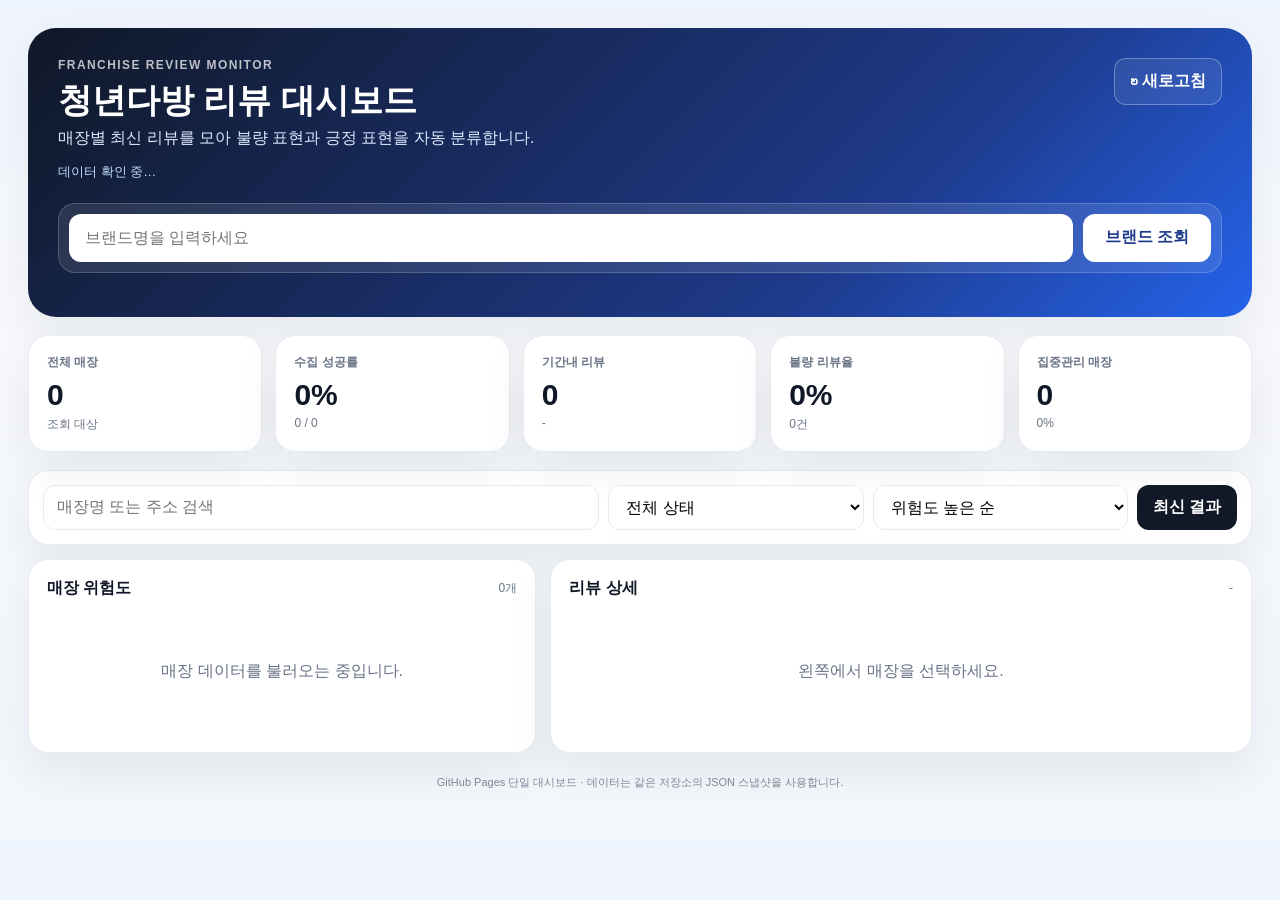
==== commit 8cc8511f: "rebuild: simplify review dashboard to single GitHub Pages app" ====
--- a/site/index.html
+++ b/site/index.html
@@ -1,11 +1,20 @@
-<!doctype html><html lang="ko"><head><meta charset="utf-8"><meta name="viewport" content="width=device-width,initial-scale=1"><title>브랜드 리뷰 모니터링</title><style>:root{--bg:#f5f6f8;--card:#fff;--line:#e3e5e8;--text:#17171a;--muted:#73757d}*{box-sizing:border-box}body{margin:0;background:var(--bg);color:var(--text);font-family:Pretendard,"Noto Sans KR",Arial,sans-serif}.wrap{max-width:1420px;margin:auto;padding:24px}.head{display:flex;justify-content:space-between;gap:18px;align-items:center}.head h1{margin:0;font-size:30px}.sub,.muted{color:var(--muted)}.sub{margin-top:7px}.actions,.brandbar{display:flex;gap:9px;flex-wrap:wrap}.btn{border:0;border-radius:12px;padding:13px 18px;font-weight:800;cursor:pointer;background:#17171a;color:#fff;text-decoration:none;display:inline-flex;align-items:center}.secondary{background:#fff;color:#17171a;border:1px solid var(--line)}input,select{padding:13px;border:1px solid #d7d9de;border-radius:11px;background:#fff}.brandbox,.card{background:#fff;border:1px solid var(--line);border-radius:18px;padding:18px}.brandbox{margin:18px 0}.brandbar input{flex:1;min-width:220px}.chip{border:1px solid #ddd;background:#fff;border-radius:999px;padding:8px 12px;cursor:pointer}.summary{display:grid;grid-template-columns:repeat(5,1fr);gap:12px;margin:18px 0}.metric span{font-size:13px;color:var(--muted)}.metric b{display:block;font-size:28px;margin-top:7px}.ratio{font-size:12px;color:#71717a;margin-top:5px}.toolbar{display:grid;grid-template-columns:1.3fr .7fr auto;gap:10px;margin-bottom:14px}.layout{display:grid;grid-template-columns:1fr 1.5fr;gap:14px}.stores{max-height:720px;overflow:auto}.store{padding:14px 4px;border-bottom:1px solid #eee;cursor:pointer}.top{display:flex;justify-content:space-between;gap:8px}.pill{font-size:11px;font-weight:800;padding:5px 8px;border-radius:999px}.critical{background:#fee2e2;color:#b91c1c}.warning{background:#fef3c7;color:#92400e}.good{background:#dcfce7;color:#166534}.failed{background:#fee2e2;color:#991b1b}.error{color:#b91c1c}.review{padding:15px 0;border-bottom:1px solid #eee;line-height:1.7}.bad{background:#fee2e2;color:#b91c1c;font-weight:800;padding:2px 4px;border-radius:4px}.positive{background:#dcfce7;color:#166534;font-weight:800;padding:2px 4px;border-radius:4px}.empty{text-align:center;color:var(--muted);padding:42px 12px}.mode{display:inline-block;margin-left:8px;padding:4px 8px;border-radius:999px;background:#dcfce7;color:#166534;font-size:12px;font-weight:700}.notice{padding:12px;border-radius:12px;background:#fff7ed;color:#9a3412;margin-top:10px}@media(max-width:850px){.summary,.layout,.toolbar{grid-template-columns:1fr}.head{align-items:flex-start;flex-direction:column}.wrap{padding:15px}}</style></head><body><div class="wrap"><div class="head"><div><h1><span id="brandTitle">청년다방</span> 리뷰 모니터링</h1><div class="sub">브랜드 선택만 하면 결과 확인 · 매장검색과 리뷰검사는 자동 실행</div><div id="scan" class="muted" style="margin-top:7px">GitHub 데이터 불러오는 중…</div><div class="muted" style="margin-top:5px">● 자동검사 ON · 매일 09:00 / 18:00 · GitHub Actions</div></div><div class="actions"><button class="btn secondary" id="reload">↻ 최신 결과 불러오기</button></div></div><div class="brandbox"><b>브랜드 검색</b><div class="brandbar" style="margin-top:10px"><input id="brandSearch" placeholder="등록된 브랜드명을 입력하세요"><button class="btn" id="brandGo">조회</button></div><div id="brandChips" style="margin-top:10px"></div><div class="muted" style="margin-top:8px">등록된 브랜드는 자동으로 전체 매장을 다시 찾고 리뷰를 검사합니다. 결과만 여기서 확인하면 됩니다.</div><div id="requestBox"></div></div><div class="summary"><div class="card metric"><span>전체 매장</span><b id="mStores">0</b><div class="ratio">조회 기준 100%</div></div><div class="card metric"><span>수집 완료</span><b id="mOk">0</b><div class="ratio" id="rOk">0%</div></div><div class="card metric"><span>기간내 리뷰</span><b id="mReviews">0</b><div class="ratio" id="rFail">실패 0%</div></div><div class="card metric"><span>불량 리뷰</span><b id="mBad">0</b><div class="ratio" id="rBad">0%</div></div><div class="card metric"><span>집중관리</span><b id="mCritical">0</b><div class="ratio" id="rCritical">0%</div></div></div><div class="card toolbar"><input id="search" placeholder="매장명 또는 주소 검색"><select id="filter"><option value="all">전체 상태</option><option value="critical">집중관리</option><option value="warning">주의</option><option value="good">정상</option><option value="failed">수집실패</option></select><span class="muted" style="align-self:center">위험도 높은 순</span></div><div class="layout"><div class="card"><b>전체 매장 / 위험 우선순위</b><div id="stores" class="stores"><div class="empty">데이터를 불러오는 중…</div></div></div><div class="card"><b id="title">매장을 선택하세요</b><div id="reviews" class="empty">왼쪽 매장을 누르면 최신 리뷰가 표시됩니다.</div></div></div></div><script>
-const BAD=['불친절','맛없','별로','최악','위생','더럽','머리카락','늦','오래 걸','짜증','불쾌','실망','비싸','재방문 안'];const GOOD=['친절','맛있','추천','깨끗','만족','좋아요','재방문','최고'];let INDEX={brands:[]},REGISTRY={brands:[]},DATA={brand:'청년다방',stores:[],window_days:2};const $=x=>document.getElementById(x),esc=s=>String(s??'').replace(/[&<>"']/g,m=>({'&':'&amp;','<':'&lt;','>':'&gt;','"':'&quot;',"'":'&#39;'}[m])),pct=(a,b)=>b?((a/b)*100).toFixed(1)+'%':'0.0%';
-function analyze(t){const bad=BAD.filter(w=>t.includes(w));let good=GOOD.filter(w=>t.includes(w));if(t.includes('불친절')||t.includes('친절하지'))good=good.filter(w=>w!=='친절');const score=Math.max(0,bad.length*10-good.length*2);return{bad,good,score,level:score>=20?'critical':score>=10?'warning':'good'}}function stats(s){if(s.error)return{bad:0,max:0,level:'failed'};if(!s.reviews?.length)return{bad:0,max:0,level:'good'};const a=s.reviews.map(r=>analyze(r.text||'')),max=Math.max(...a.map(x=>x.score));return{bad:a.filter(x=>x.bad.length).length,max,level:max>=20?'critical':max>=10?'warning':'good'}}function badge(l){return`<span class="pill ${l}">${{critical:'집중관리',warning:'주의',good:'정상',failed:'수집실패'}[l]}</span>`}
-function render(){$('brandTitle').textContent=DATA.brand||'브랜드';const q=$('search').value.trim(),f=$('filter').value,rank={critical:4,warning:3,failed:2,good:1};const idx=DATA.stores.map((s,i)=>({s,i,st:stats(s)})),list=idx.filter(x=>(!q||(x.s.name+x.s.address).includes(q))&&(f==='all'||x.st.level===f)).sort((a,b)=>rank[b.st.level]-rank[a.st.level]||b.st.max-a.st.max||a.s.name.localeCompare(b.s.name));const total=DATA.stores.length,failed=DATA.stores.filter(s=>s.error).length,ok=total-failed,reviews=DATA.stores.reduce((n,s)=>n+(s.reviews?.length||0),0),bad=idx.reduce((n,x)=>n+x.st.bad,0),critical=idx.filter(x=>x.st.level==='critical').length;$('mStores').textContent=total;$('mOk').textContent=ok;$('mReviews').textContent=reviews;$('mBad').textContent=bad;$('mCritical').textContent=critical;$('rOk').textContent='수집완료율 '+pct(ok,total);$('rFail').textContent='수집실패율 '+pct(failed,total);$('rBad').textContent='불량리뷰율 '+pct(bad,reviews);$('rCritical').textContent='집중관리율 '+pct(critical,total);$('stores').innerHTML=list.length?list.map(x=>`<div class="store" data-i="${x.i}"><div class="top"><b>${esc(x.s.name)}</b>${badge(x.st.level)}</div><div class="muted">${esc(x.s.address||'')}</div><div class="muted">리뷰 ${x.s.reviews?.length||0} · 불량 ${x.st.bad}${x.s.error?' · '+esc(x.s.error):''}</div></div>`).join(''):'<div class="empty">표시할 매장이 없습니다.</div>';document.querySelectorAll('.store').forEach(e=>e.onclick=()=>show(DATA.stores[+e.dataset.i]))}
-function show(s){$('title').textContent=s.name+' · 최신 리뷰';if(!s.reviews?.length){$('reviews').innerHTML=`<div class="empty">${s.error?`<span class="error">${esc(s.error)}</span><br><br>`:''}해당 기간 리뷰가 없습니다.</div>`;return}$('reviews').innerHTML=s.reviews.map(r=>{const a=analyze(r.text||'');let t=esc(r.text);a.bad.forEach(w=>t=t.replaceAll(esc(w),`<span class="bad">${esc(w)}</span>`));a.good.forEach(w=>t=t.replaceAll(esc(w),`<span class="positive">${esc(w)}</span>`));return`<div class="review">${badge(a.level)}<div style="margin-top:8px">${t}</div><div class="muted">불량 ${esc(a.bad.join(', ')||'-')} · 좋은 ${esc(a.good.join(', ')||'-')} · ${esc(r.created_at||'')}</div></div>`}).join('')}
-async function getJson(url){const r=await fetch(url+'?ts='+Date.now(),{cache:'no-store'});if(!r.ok)throw Error('HTTP '+r.status);return r.json()}
-function chips(){const names=['청년다방',...(REGISTRY.brands||[]),...(INDEX.brands||[]).map(x=>x.name)].filter(Boolean);$('brandChips').innerHTML=[...new Set(names)].map(b=>`<button class="chip" data-b="${esc(b)}">${esc(b)}</button>`).join(' ');document.querySelectorAll('.chip').forEach(x=>x.onclick=()=>loadBrand(x.dataset.b))}
-async function loadMeta(){try{INDEX=await getJson('./data/brands/index.json')}catch{INDEX={brands:[]}}try{REGISTRY=await getJson('./data/brands/registry.json')}catch{REGISTRY={brands:[]}}chips()}
-async function loadBrand(brand){brand=String(brand||'').trim();if(!brand)return;$('brandSearch').value=brand;$('requestBox').innerHTML='';try{let d;if(brand==='청년다방')d=await getJson('./data/reviews.json');else{const meta=(INDEX.brands||[]).find(x=>x.name===brand);if(!meta){const registered=(REGISTRY.brands||[]).includes(brand);throw Error(registered?'WAITING':'NOT_REGISTERED')}d=await getJson('./data/brands/'+encodeURIComponent(meta.slug)+'.json')}DATA={brand,stores:(d.stores||[]),window_days:d.window_days||2};render();$('scan').innerHTML=`${esc(brand)} · ${esc(d.window_label||('최근 '+DATA.window_days+'일'))} · ${esc(d.generated_at||'')} <span class="mode">자동검사 결과</span>`;}catch(e){DATA={brand,stores:[],window_days:2};render();if(e.message==='WAITING'){$('scan').innerHTML=`${esc(brand)} · 첫 자동검사 대기 중`;$('requestBox').innerHTML=`<div class="notice"><b>${esc(brand)}</b>는 자동감시 목록에 등록되어 있습니다. 다음 자동검사에서 매장검색과 리뷰검사가 자동으로 진행됩니다.</div>`}else{$('scan').innerHTML=`<span class="error">${esc(brand)} · 자동감시 목록에 등록되지 않았습니다.</span>`;$('requestBox').innerHTML=`<div class="notice">새 브랜드를 추가하려면 브랜드명만 알려주세요. 감시 목록에 등록하면 이후부터 자동으로 매장검색과 리뷰검사가 진행됩니다.</div>`}}}
-$('brandGo').onclick=()=>loadBrand($('brandSearch').value);$('brandSearch').onkeydown=e=>{if(e.key==='Enter')loadBrand(e.target.value)};$('reload').onclick=async()=>{await loadMeta();await loadBrand(DATA.brand)};$('search').oninput=render;$('filter').onchange=render;(async()=>{await loadMeta();await loadBrand('청년다방')})();
+<!doctype html><html lang="ko"><head><meta charset="utf-8"><meta name="viewport" content="width=device-width,initial-scale=1"><title>프랜차이즈 리뷰 모니터</title><style>:root{--bg:#f3f6fb;--panel:#fff;--text:#101827;--muted:#687386;--line:#e6ebf2;--accent:#2563eb;--good:#15803d;--warn:#b45309;--bad:#b91c1c;--shadow:0 18px 45px rgba(15,23,42,.07)}*{box-sizing:border-box}body{margin:0;background:linear-gradient(180deg,#eef4ff 0,#f7f9fc 260px,#f3f6fb 100%);font-family:Pretendard,"Noto Sans KR",Arial,sans-serif;color:var(--text)}button,input,select{font:inherit}.shell{max-width:1500px;margin:auto;padding:28px}.hero{background:linear-gradient(135deg,#101827,#1e3a8a 68%,#2563eb);color:white;border-radius:28px;padding:30px;box-shadow:var(--shadow)}.heroRow{display:flex;justify-content:space-between;gap:20px;align-items:flex-start}.eyebrow{font-size:12px;font-weight:800;letter-spacing:.12em;opacity:.72}.hero h1{font-size:34px;line-height:1.2;margin:8px 0 7px}.hero p{margin:0;color:#dbeafe}.status{margin-top:14px;font-size:13px;color:#bfdbfe}.searchBox{margin-top:22px;display:grid;grid-template-columns:1fr auto;gap:10px;background:rgba(255,255,255,.1);border:1px solid rgba(255,255,255,.18);padding:10px;border-radius:17px}.searchBox input{border:0;outline:0;background:white;border-radius:12px;padding:15px 16px}.primary{border:0;background:white;color:#1e3a8a;font-weight:900;border-radius:12px;padding:0 22px;cursor:pointer}.ghost{border:1px solid rgba(255,255,255,.3);background:rgba(255,255,255,.08);color:white;font-weight:800;border-radius:12px;padding:12px 15px;cursor:pointer}.brandChips{display:flex;gap:8px;flex-wrap:wrap;margin-top:14px}.chip{border:1px solid rgba(255,255,255,.24);background:rgba(255,255,255,.08);color:white;border-radius:999px;padding:8px 12px;cursor:pointer}.chip.active{background:white;color:#1e3a8a}.kpis{display:grid;grid-template-columns:repeat(5,1fr);gap:13px;margin:18px 0}.card{background:var(--panel);border:1px solid var(--line);border-radius:20px;box-shadow:var(--shadow)}.kpi{padding:18px}.kpi .label{font-size:12px;color:var(--muted);font-weight:700}.kpi .value{font-size:30px;font-weight:900;margin-top:7px}.kpi .sub{font-size:12px;color:var(--muted);margin-top:4px}.tools{padding:14px;display:grid;grid-template-columns:1.2fr .55fr .55fr auto;gap:9px;margin-bottom:14px}.tools input,.tools select{border:1px solid var(--line);border-radius:12px;padding:12px 13px;background:white}.refresh{border:0;background:#111827;color:#fff;border-radius:12px;padding:0 16px;font-weight:800;cursor:pointer}.main{display:grid;grid-template-columns:1.05fr 1.45fr;gap:14px}.panel{padding:18px}.panelHead{display:flex;justify-content:space-between;align-items:center;gap:12px;margin-bottom:10px}.panelHead b{font-size:16px}.muted{color:var(--muted);font-size:12px}.storeList{max-height:720px;overflow:auto}.store{border-bottom:1px solid #eef1f5;padding:14px 4px;cursor:pointer}.store:hover{background:#f8fafc}.storeTop{display:flex;justify-content:space-between;gap:12px}.storeName{font-weight:900}.storeMeta{font-size:12px;color:var(--muted);margin-top:5px}.pill{display:inline-flex;align-items:center;border-radius:999px;padding:5px 8px;font-size:11px;font-weight:900}.good{background:#dcfce7;color:#166534}.warning{background:#fef3c7;color:#92400e}.critical{background:#fee2e2;color:#991b1b}.failed{background:#f1f5f9;color:#475569}.review{padding:16px 0;border-bottom:1px solid #eef1f5;line-height:1.65}.reviewText{margin-top:8px;font-size:15px}.markBad{background:#fee2e2;color:#991b1b;padding:1px 3px;border-radius:4px;font-weight:900}.markGood{background:#dcfce7;color:#166534;padding:1px 3px;border-radius:4px;font-weight:900}.empty{padding:52px 14px;text-align:center;color:var(--muted)}.notice{margin-top:12px;border-radius:14px;padding:12px 14px;background:#fff7ed;color:#9a3412;font-size:13px}.sectionTitle{font-size:13px;font-weight:900;color:#334155;margin:8px 0}.kw{display:flex;gap:7px;flex-wrap:wrap}.kw span{font-size:11px;border:1px solid var(--line);border-radius:999px;padding:5px 8px;background:#fff}.footer{color:#7c8798;font-size:11px;text-align:center;padding:22px}@media(max-width:900px){.shell{padding:14px}.heroRow{display:block}.kpis{grid-template-columns:repeat(2,1fr)}.tools,.main{grid-template-columns:1fr}.searchBox{grid-template-columns:1fr}.primary{padding:14px}.kpis .card:last-child{grid-column:1/-1}}</style></head><body><div class="shell"><section class="hero"><div class="heroRow"><div><div class="eyebrow">FRANCHISE REVIEW MONITOR</div><h1><span id="brandTitle">청년다방</span> 리뷰 대시보드</h1><p>매장별 최신 리뷰를 모아 불량 표현과 긍정 표현을 자동 분류합니다.</p><div id="status" class="status">데이터 확인 중…</div></div><button id="refreshTop" class="ghost">↻ 새로고침</button></div><div class="searchBox"><input id="brandSearch" placeholder="브랜드명을 입력하세요"><button id="brandGo" class="primary">브랜드 조회</button></div><div id="brandChips" class="brandChips"></div></section><section class="kpis"><div class="card kpi"><div class="label">전체 매장</div><div class="value" id="mStores">0</div><div class="sub">조회 대상</div></div><div class="card kpi"><div class="label">수집 성공률</div><div class="value" id="mSuccess">0%</div><div class="sub" id="mSuccessSub">0 / 0</div></div><div class="card kpi"><div class="label">기간내 리뷰</div><div class="value" id="mReviews">0</div><div class="sub" id="mWindow">-</div></div><div class="card kpi"><div class="label">불량 리뷰율</div><div class="value" id="mBad">0%</div><div class="sub" id="mBadSub">0건</div></div><div class="card kpi"><div class="label">집중관리 매장</div><div class="value" id="mCritical">0</div><div class="sub" id="mCriticalSub">0%</div></div></section><section class="card tools"><input id="storeSearch" placeholder="매장명 또는 주소 검색"><select id="stateFilter"><option value="all">전체 상태</option><option value="critical">집중관리</option><option value="warning">주의</option><option value="good">정상</option><option value="failed">수집실패</option></select><select id="sort"><option value="risk">위험도 높은 순</option><option value="name">매장명 순</option><option value="reviews">리뷰 많은 순</option></select><button class="refresh" id="refresh">최신 결과</button></section><section class="main"><div class="card panel"><div class="panelHead"><b>매장 위험도</b><span class="muted" id="storeCount">0개</span></div><div id="storeList" class="storeList"><div class="empty">매장 데이터를 불러오는 중입니다.</div></div></div><div class="card panel"><div class="panelHead"><b id="reviewTitle">리뷰 상세</b><span class="muted" id="reviewCount">-</span></div><div id="reviewList"><div class="empty">왼쪽에서 매장을 선택하세요.</div></div></div></section><div class="footer">GitHub Pages 단일 대시보드 · 데이터는 같은 저장소의 JSON 스냅샷을 사용합니다.</div></div><script>
+const BAD=['불친절','맛없','별로','최악','위생','더럽','머리카락','늦','오래 걸','짜증','불쾌','실망','비싸','재방문 안','엉망','차갑'];
+const GOOD=['친절','맛있','추천','깨끗','만족','좋아요','재방문','최고','깔끔','푸짐','빠르'];
+let INDEX={brands:[]},REGISTRY={brands:[]},DATA={brand:'청년다방',stores:[],window_days:2},selected=null;
+const $=id=>document.getElementById(id);const pct=(a,b)=>b?((a/b)*100).toFixed(1):'0.0';const esc=s=>String(s??'').replace(/[&<>"']/g,m=>({'&':'&amp;','<':'&lt;','>':'&gt;','"':'&quot;',"'":'&#39;'}[m]));
+function analyze(text=''){const bad=BAD.filter(w=>text.includes(w));let good=GOOD.filter(w=>text.includes(w));if(text.includes('불친절')||text.includes('친절하지'))good=good.filter(w=>w!=='친절');const score=Math.max(0,bad.length*10-good.length*2);return{bad,good,score,level:score>=20?'critical':score>=10?'warning':'good'}}
+function storeStat(s){if(s.error)return{level:'failed',bad:0,score:0};const arr=(s.reviews||[]).map(r=>analyze(r.text||''));const score=arr.length?Math.max(...arr.map(x=>x.score)):0;return{level:score>=20?'critical':score>=10?'warning':'good',bad:arr.filter(x=>x.bad.length).length,score}}
+function badge(level){const name={critical:'집중관리',warning:'주의',good:'정상',failed:'수집실패'}[level]||level;return `<span class="pill ${level}">${name}</span>`}
+async function getJson(path){const r=await fetch(path+(path.includes('?')?'&':'?')+'t='+Date.now(),{cache:'no-store'});if(!r.ok)throw Error('HTTP '+r.status);return r.json()}
+async function loadMeta(){try{INDEX=await getJson('./data/brands/index.json')}catch{INDEX={brands:[]}}try{REGISTRY=await getJson('./data/brands/registry.json')}catch{REGISTRY={brands:[]}}renderChips()}
+function availableBrands(){return [...new Set(['청년다방',...(REGISTRY.brands||[]),...(INDEX.brands||[]).map(x=>x.name)].filter(Boolean))]}
+function renderChips(){const now=DATA.brand;$('brandChips').innerHTML=availableBrands().map(b=>`<button class="chip ${b===now?'active':''}" data-brand="${esc(b)}">${esc(b)}</button>`).join('');document.querySelectorAll('[data-brand]').forEach(x=>x.onclick=()=>loadBrand(x.dataset.brand))}
+async function loadBrand(brand){brand=String(brand||'').trim();if(!brand)return;$('brandSearch').value=brand;$('status').textContent=`${brand} 데이터 불러오는 중…`;selected=null;try{let d;if(brand==='청년다방')d=await getJson('./data/reviews.json');else{const meta=(INDEX.brands||[]).find(x=>x.name===brand);if(!meta)throw Error((REGISTRY.brands||[]).includes(brand)?'WAITING':'NOT_FOUND');d=await getJson('./data/brands/'+encodeURIComponent(meta.slug)+'.json')}DATA={brand,stores:d.stores||[],window_days:d.window_days||2,window_label:d.window_label||'',generated_at:d.generated_at||'',stores_ok:d.stores_ok,stores_failed:d.stores_failed};$('brandTitle').textContent=brand;$('status').textContent=`${brand} · ${DATA.window_label||('최근 '+DATA.window_days+'일')} · 마지막 갱신 ${formatTime(DATA.generated_at)}`;renderChips();render();}catch(e){DATA={brand,stores:[],window_days:2};$('brandTitle').textContent=brand;renderChips();render();$('status').textContent=e.message==='WAITING'?`${brand} · 첫 데이터 수집 대기 중`:`${brand} · 저장된 데이터가 없습니다`;}}
+function formatTime(v){if(!v)return '-';try{return new Intl.DateTimeFormat('ko-KR',{timeZone:'Asia/Seoul',month:'numeric',day:'numeric',hour:'2-digit',minute:'2-digit'}).format(new Date(v))}catch{return v}}
+function render(){const rows=DATA.stores.map((s,i)=>({s,i,st:storeStat(s)}));const total=rows.length,failed=rows.filter(x=>x.st.level==='failed').length,ok=total-failed,reviews=rows.reduce((n,x)=>n+(x.s.reviews?.length||0),0),bad=rows.reduce((n,x)=>n+x.st.bad,0),critical=rows.filter(x=>x.st.level==='critical').length;$('mStores').textContent=total;$('mSuccess').textContent=pct(ok,total)+'%';$('mSuccessSub').textContent=`${ok} / ${total}`;$('mReviews').textContent=reviews;$('mWindow').textContent=DATA.window_label||('최근 '+(DATA.window_days||2)+'일');$('mBad').textContent=pct(bad,reviews)+'%';$('mBadSub').textContent=`불량 ${bad}건`;$('mCritical').textContent=critical;$('mCriticalSub').textContent=pct(critical,total)+'%';renderStores(rows)}
+function renderStores(rows){const q=$('storeSearch').value.trim(),f=$('stateFilter').value,sort=$('sort').value;let list=rows.filter(x=>(!q||((x.s.name||'')+(x.s.address||'')).includes(q))&&(f==='all'||x.st.level===f));if(sort==='risk')list.sort((a,b)=>({critical:4,warning:3,failed:2,good:1}[b.st.level]-({critical:4,warning:3,failed:2,good:1}[a.st.level])||b.st.score-a.st.score);if(sort==='name')list.sort((a,b)=>(a.s.name||'').localeCompare(b.s.name||''));if(sort==='reviews')list.sort((a,b)=>(b.s.reviews?.length||0)-(a.s.reviews?.length||0));$('storeCount').textContent=list.length+'개';$('storeList').innerHTML=list.length?list.map(x=>`<div class="store" data-index="${x.i}"><div class="storeTop"><div><div class="storeName">${esc(x.s.name||'매장')}</div><div class="storeMeta">${esc(x.s.address||'주소 없음')}</div></div>${badge(x.st.level)}</div><div class="storeMeta">리뷰 ${x.s.reviews?.length||0} · 불량 ${x.st.bad}${x.s.error?' · 수집실패':''}</div></div>`).join(''):'<div class="empty">조건에 맞는 매장이 없습니다.</div>';document.querySelectorAll('[data-index]').forEach(el=>el.onclick=()=>showStore(DATA.stores[+el.dataset.index]))}
+function showStore(s){selected=s;$('reviewTitle').textContent=s.name+' 리뷰';$('reviewCount').textContent=(s.reviews?.length||0)+'건';if(!s.reviews?.length){$('reviewList').innerHTML=`<div class="empty">${s.error?`수집 실패: ${esc(s.error)}`:'해당 기간 리뷰가 없습니다.'}</div>`;return}$('reviewList').innerHTML=s.reviews.map(r=>{const a=analyze(r.text||'');let t=esc(r.text||'');a.bad.forEach(w=>t=t.replaceAll(esc(w),`<span class="markBad">${esc(w)}</span>`));a.good.forEach(w=>t=t.replaceAll(esc(w),`<span class="markGood">${esc(w)}</span>`));return `<div class="review">${badge(a.level)}<div class="reviewText">${t}</div><div class="storeMeta">${esc(r.created_at||'')} · 불량 ${esc(a.bad.join(', ')||'-')} · 긍정 ${esc(a.good.join(', ')||'-')}</div></div>`}).join('')}
+async function refresh(){await loadMeta();await loadBrand(DATA.brand||'청년다방')}
+$('brandGo').onclick=()=>loadBrand($('brandSearch').value);$('brandSearch').onkeydown=e=>{if(e.key==='Enter')loadBrand(e.target.value)};$('storeSearch').oninput=render;$('stateFilter').onchange=render;$('sort').onchange=render;$('refresh').onclick=refresh;$('refreshTop').onclick=refresh;(async()=>{await loadMeta();await loadBrand('청년다방')})();
 </script></body></html>
